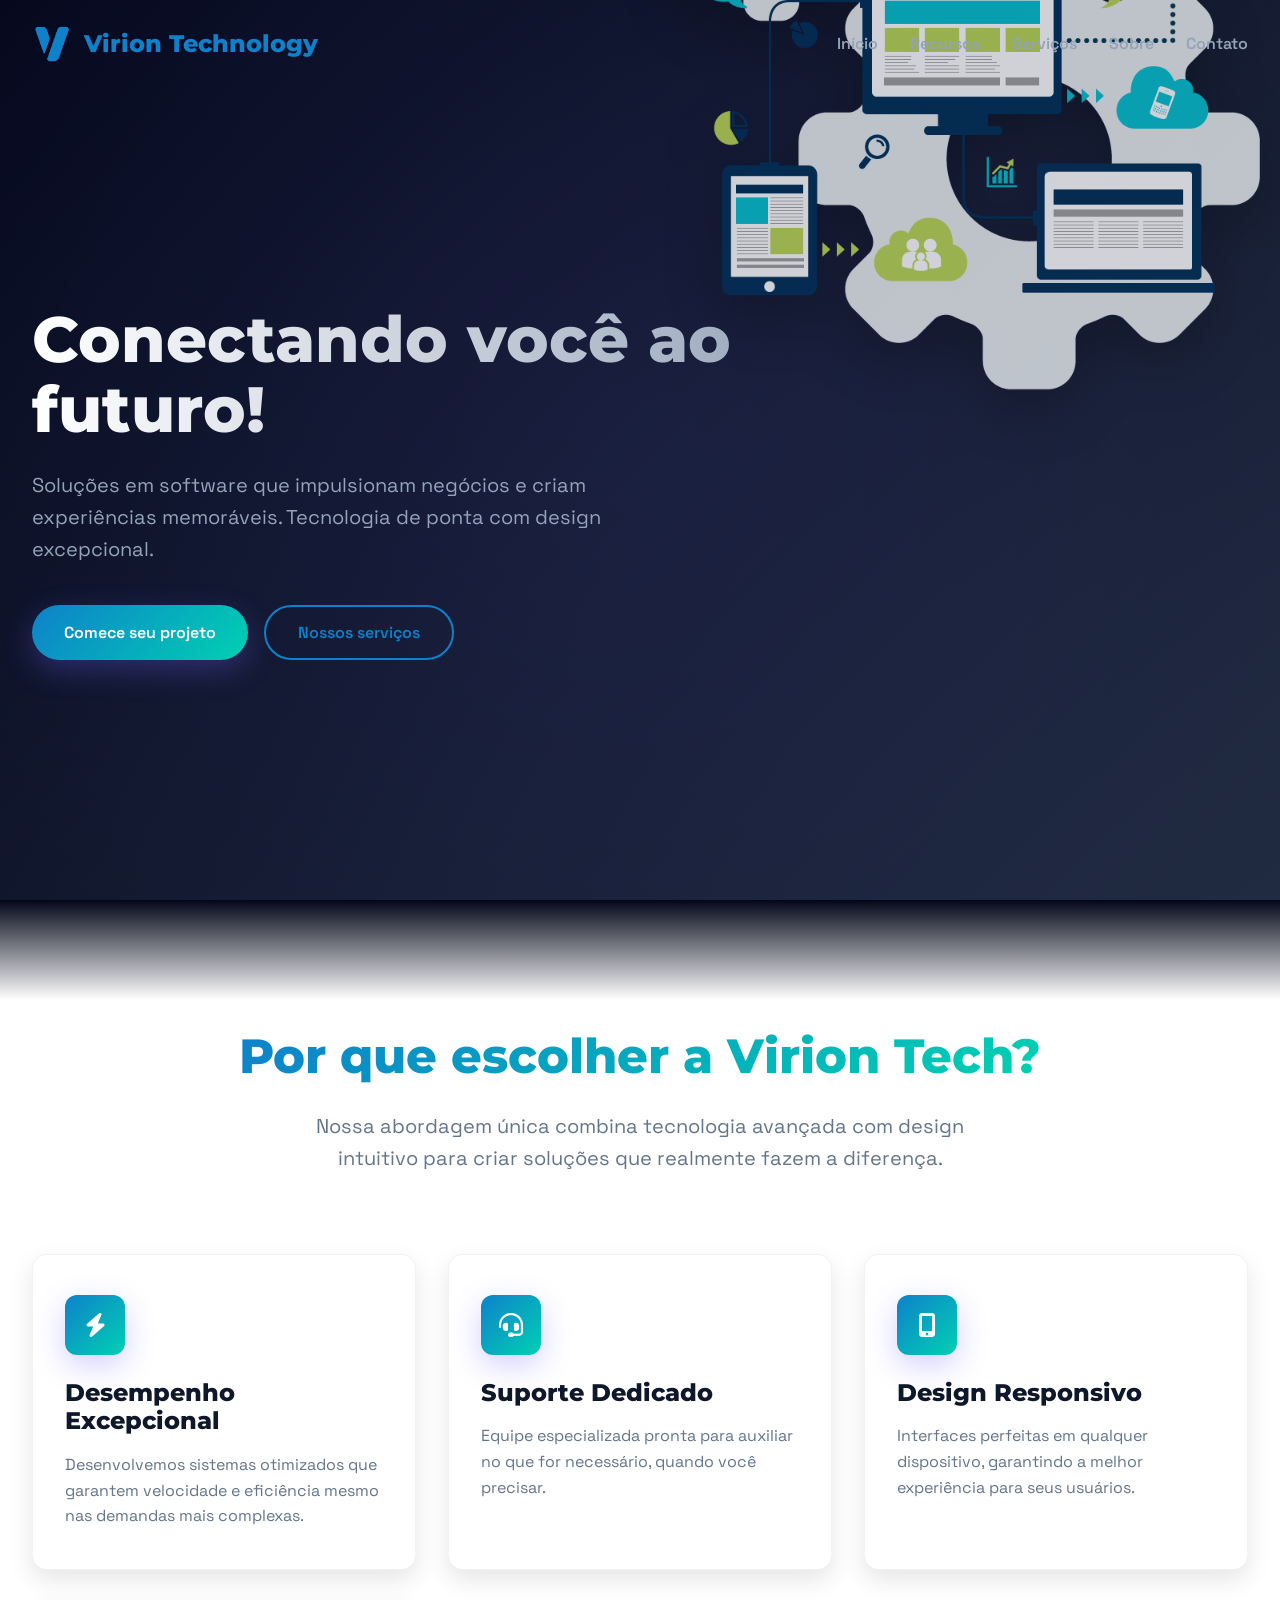
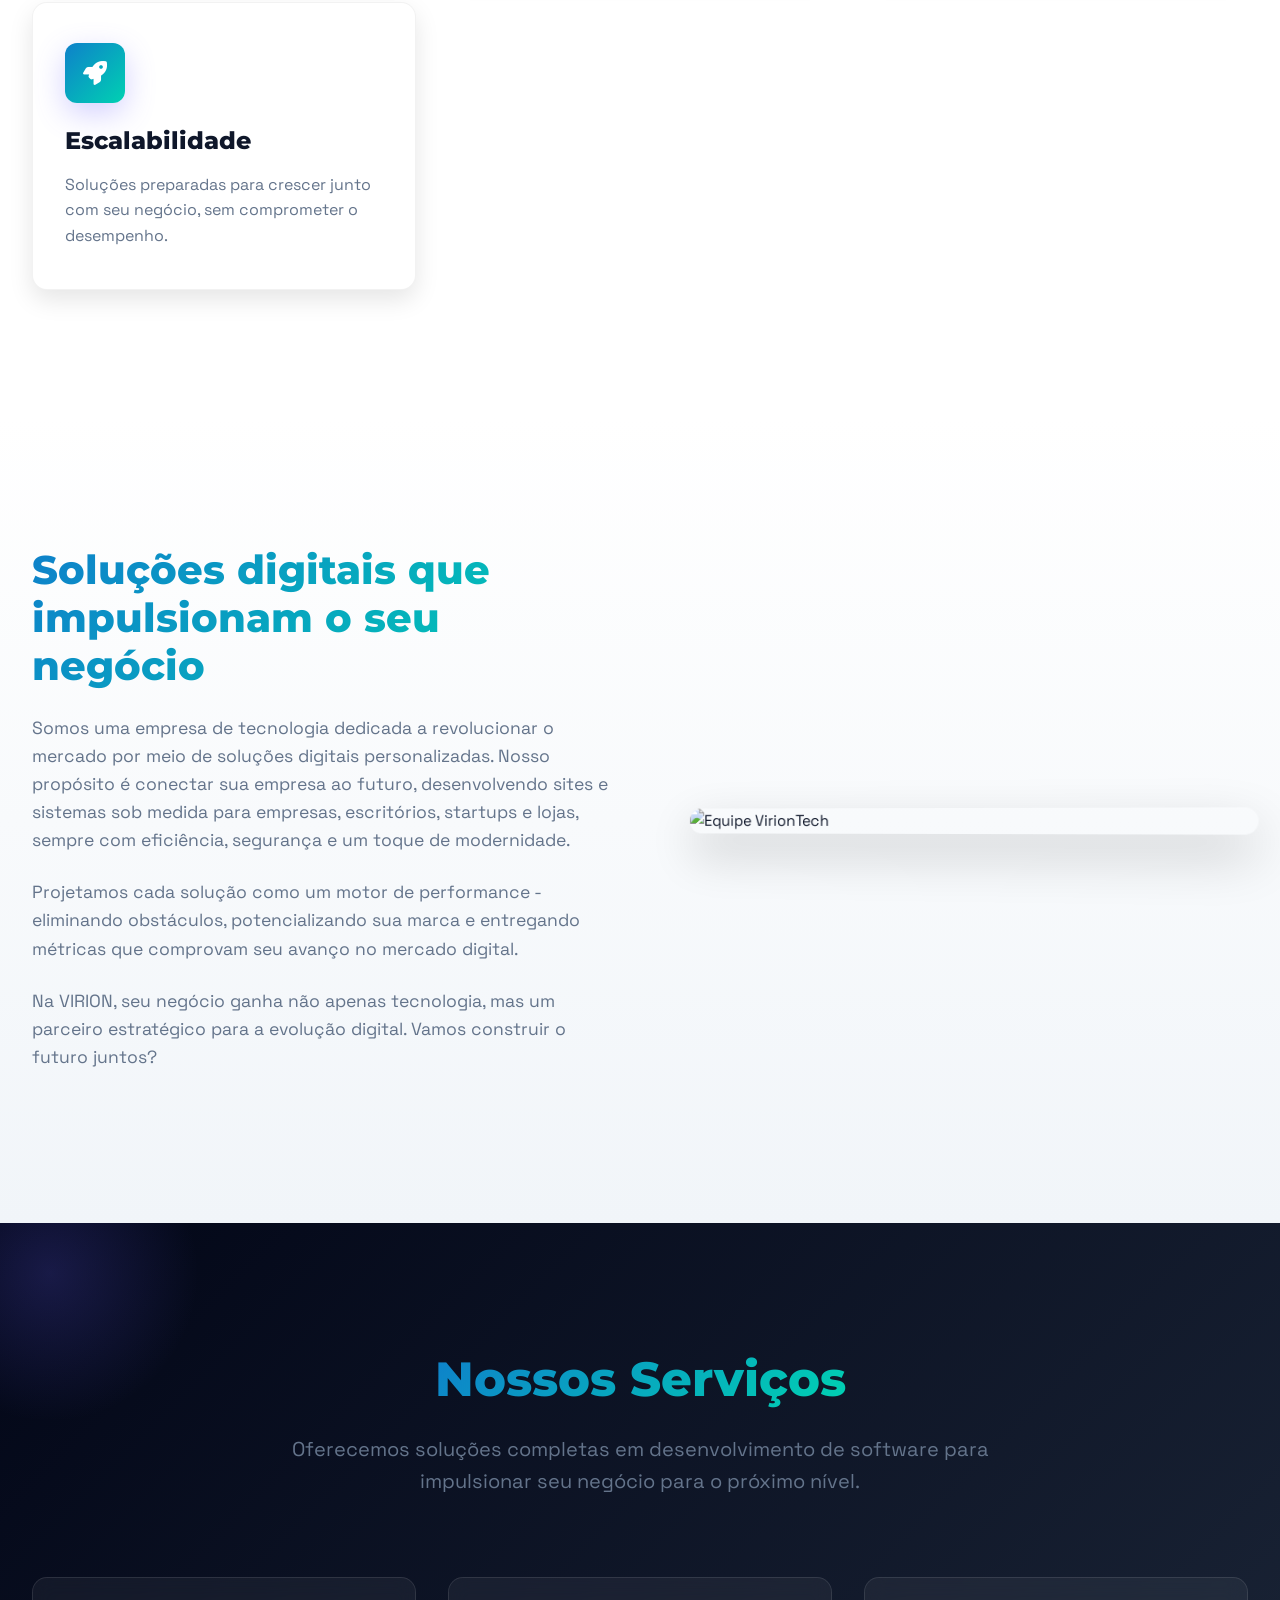
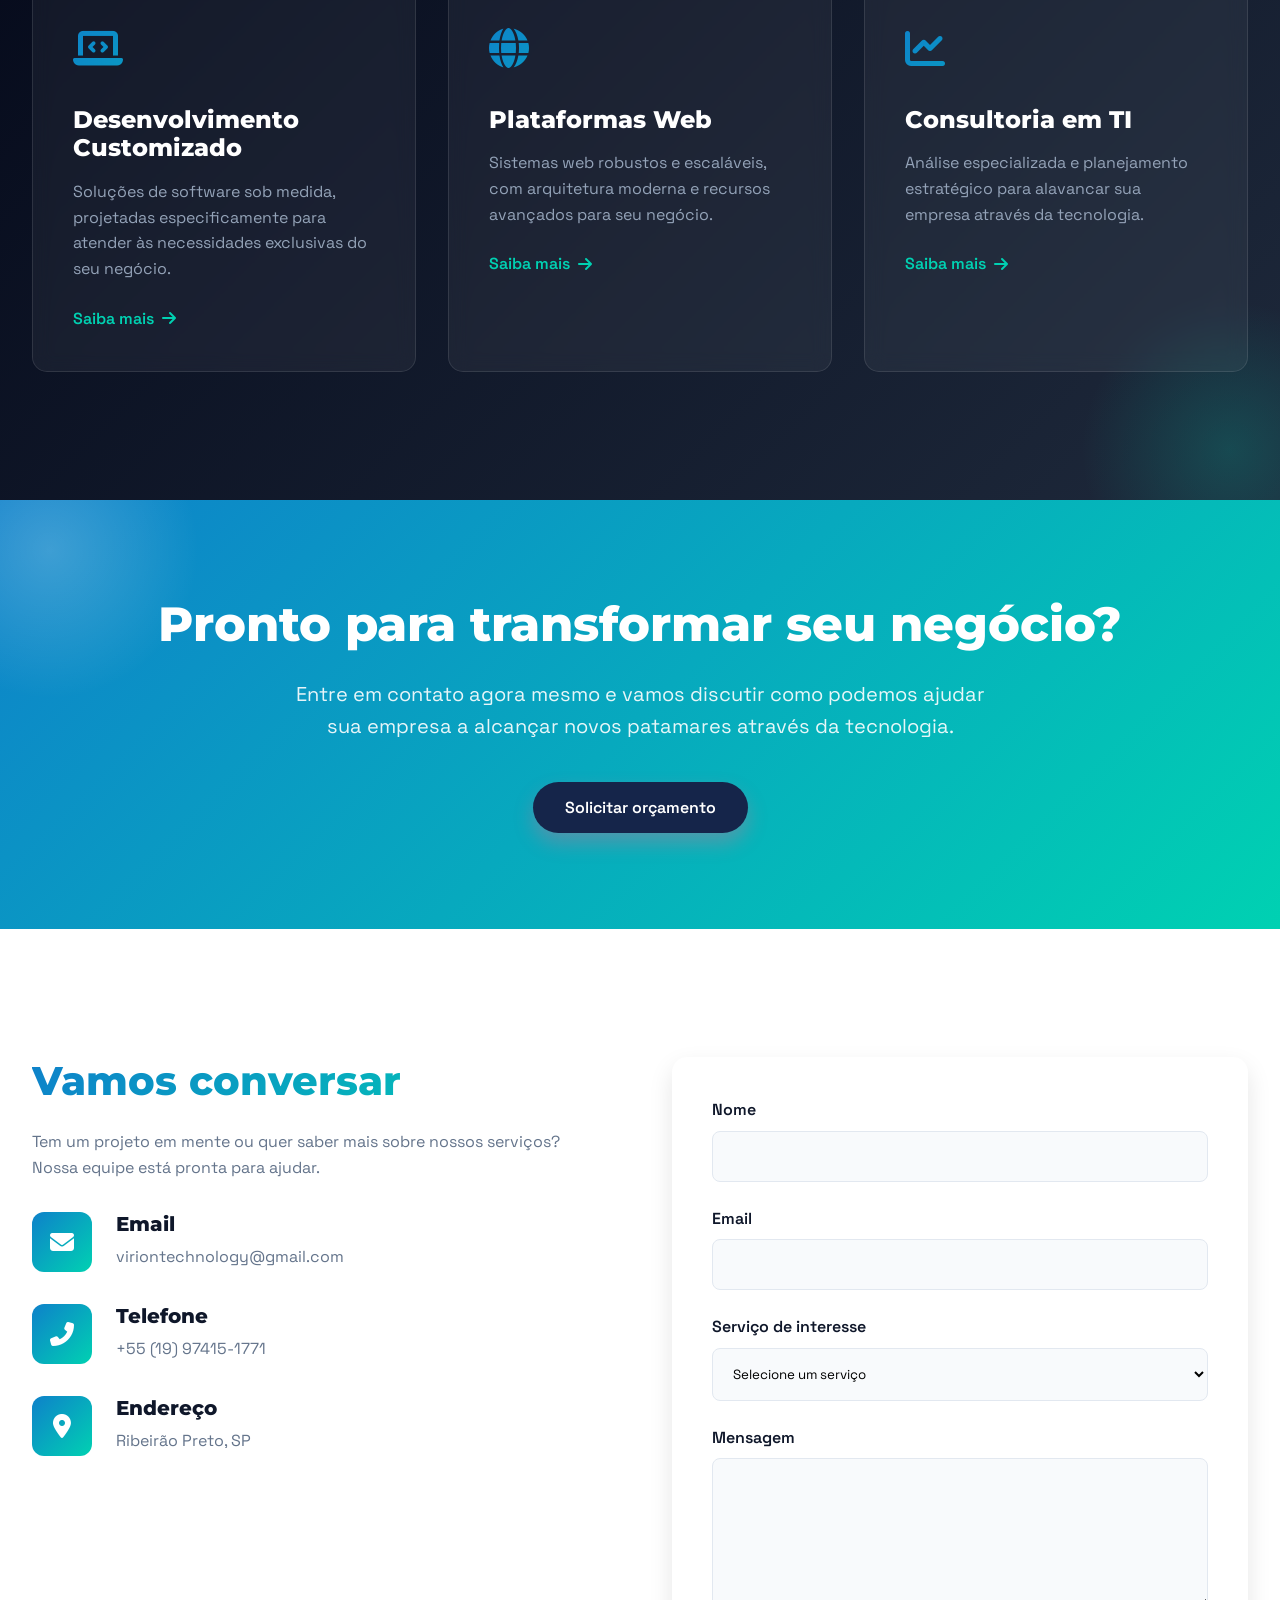
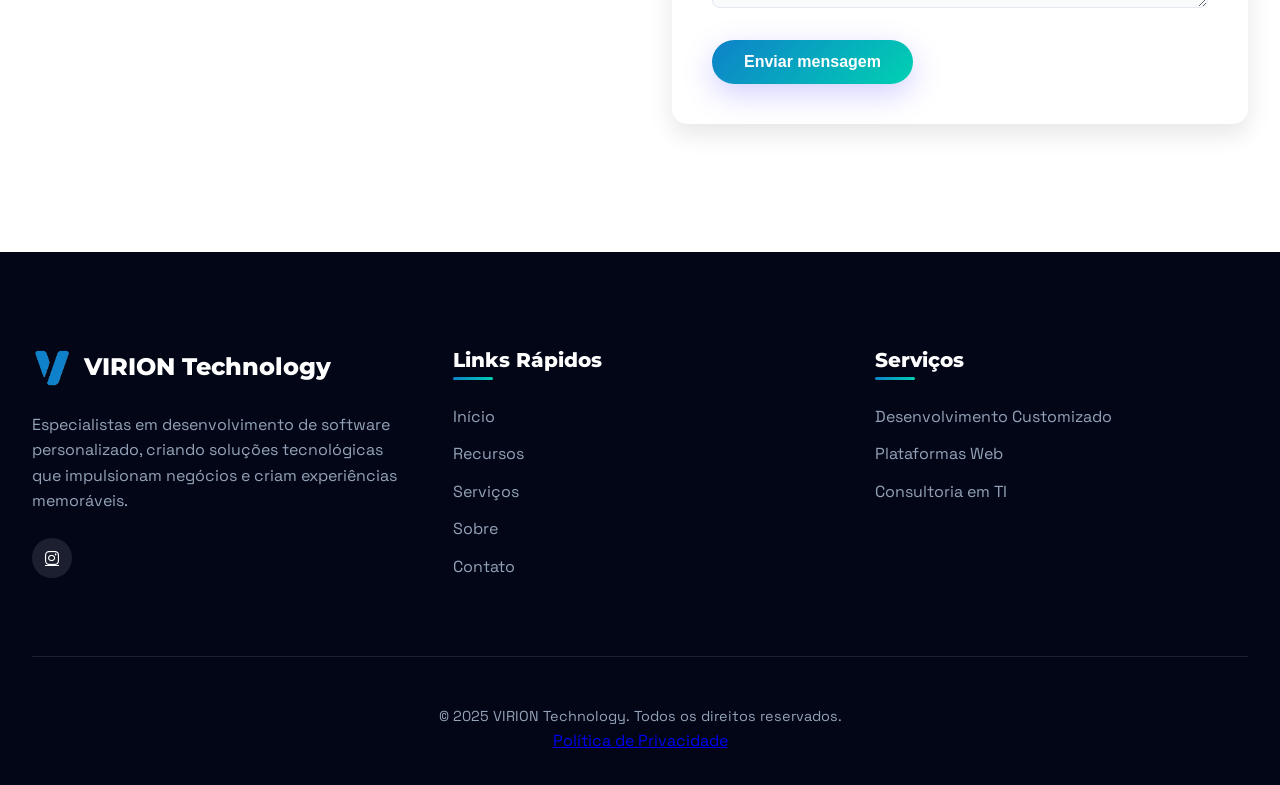
==== index.html @ d3f7b25c "v2.1" ====
<!DOCTYPE html>
<html lang="pt-BR">
<head>
    <meta charset="UTF-8">
    <meta name="viewport" content="width=device-width, initial-scale=1.0">
    <title>VIRION Technology</title>
    <link rel="icon" href="virion v.png" type="image/png">
    <meta name="description" content="Transformamos ideias em realidade digital. Soluções em software que impulsionam negócios e criam experiências memoráveis.">
    
    <!-- Fontes & Ícones -->
    <link rel="stylesheet" href="https://cdnjs.cloudflare.com/ajax/libs/font-awesome/6.4.0/css/all.min.css">
    <link rel="preconnect" href="https://fonts.googleapis.com">
    <link rel="preconnect" href="https://fonts.gstatic.com" crossorigin>
    <link rel="stylesheet" href="style.css">
    <link href="https://fonts.googleapis.com/css2?family=Montserrat:wght@300;400;500;600;700;800;900&family=Space+Grotesk:wght@300;400;500;600;700&display=swap" rel="stylesheet">
    
    <!-- script -->
     <script src="https://cdn.jsdelivr.net/particles.js/2.0.0/particles.min.js"></script>
    <script src="https://cdnjs.cloudflare.com/ajax/libs/gsap/3.11.4/gsap.min.js"></script>
    <script src="https://cdnjs.cloudflare.com/ajax/libs/gsap/3.11.4/ScrollTrigger.min.js"></script>

    <!-- Botão Whatsapp -->
    <script src="https://cdn.jsdelivr.net/npm/floating-whatsapp-button@1.0.4/dist/whatsapp-button.min.js"></script>
    <script>
        new WhatsAppButton({
            phone: '5519974151771', // Seu número com código do país
            message: 'Olá, vim pelo site da VIRION TECH!', // Mensagem padrão
            position: 'right', // ou 'left'
            zIndex: 9999
        });
    </script>

   
</head>
<body>
    <!-- Header -->
    <header id="header">
        <div class="container">
            <nav class="navbar">
                <a href="#" class="logo">
                    <img src="virion v.png" alt="VirionTech Logo" class="logo-img">
                    <span class="logo-text">Virion Technology</span>
                </a>
                <ul class="nav-links">
                    <li><a href="#home">Início</a></li>
                    <li><a href="#features">Recursos</a></li>
                    <li><a href="#services">Serviços</a></li>
                    <li><a href="#about">Sobre</a></li>
                    <li><a href="#contact">Contato</a></li>
                </ul>
                <button class="mobile-menu-btn" id="mobile-menu-btn">
                    <i class="fas fa-bars"></i>
                </button>
            </nav>
        </div>
    </header>

    <!-- Hero Section -->
    <section class="hero" id="home">
        <div class="particles" id="particles-js"></div>
        <div class="container">
            <div class="hero-content">
                <h1>Conectando você <span>ao futuro!</span></h1>
                <p>Soluções em software que impulsionam negócios e criam experiências memoráveis. Tecnologia de ponta com design excepcional.</p>
                <div class="hero-btns">
                    <a href="#contact" class="btn btn-primary">Comece seu projeto</a>
                    <a href="#services" class="btn btn-secondary">Nossos serviços</a>
                </div>
            </div>
            <div class="hero-image floating">
                <img src="fundo1.png" alt="Desenvolvimento de Software">
            </div>
        </div>
    </section>

    <!-- Features Section -->
    <section class="features" id="features">
        <div class="container">
            <div class="section-header">
                <h2>Por que escolher a Virion Tech?</h2>
                <p>Nossa abordagem única combina tecnologia avançada com design intuitivo para criar soluções que realmente fazem a diferença.</p>
            </div>
            <div class="features-grid">
                <div class="feature-card">
                    <div class="feature-icon">
                        <i class="fas fa-bolt"></i>
                    </div>
                    <h3>Desempenho Excepcional</h3>
                    <p>Desenvolvemos sistemas otimizados que garantem velocidade e eficiência mesmo nas demandas mais complexas.</p>
                </div>
                <div class="feature-card">
                    <div class="feature-icon">
                        <i class="fas fa-headset"></i>
                    </div>
                    <h3>Suporte Dedicado</h3>
                    <p>Equipe especializada pronta para auxiliar no que for necessário, quando você precisar.</p>
                </div>
                <div class="feature-card">
                    <div class="feature-icon">
                        <i class="fas fa-mobile-alt"></i>
                    </div>
                    <h3>Design Responsivo</h3>
                    <p>Interfaces perfeitas em qualquer dispositivo, garantindo a melhor experiência para seus usuários.</p>
                </div>
                <div class="feature-card">
                    <div class="feature-icon">
                        <i class="fas fa-rocket"></i>
                    </div>
                    <h3>Escalabilidade</h3>
                    <p>Soluções preparadas para crescer junto com seu negócio, sem comprometer o desempenho.</p>
                </div>
                <!--<div class="feature-card">
                    <div class="feature-icon">
                        <i class="fas fa-cogs"></i>
                    </div>
                    <h3>Integração Total</h3>
                    <p>Conectamos seu software com outras plataformas e serviços essenciais para seu negócio.</p>
                </div>
            
                <div class="feature-card">
                    <div class="feature-icon">
                        <i class="fas fa-shield-alt"></i>
                    </div>
                    <h3>Segurança Robust</h3>
                    <p>Implementamos as melhores práticas de segurança para proteger seus dados e sua infraestrutura.</p>
                </div>-->
            </div>
        </div>
    </section>

    <!-- About Section -->
    <section class="about" id="about">
        <div class="container">
            <div class="about-container">
                <div class="about-content">
                    <h2>Soluções digitais que impulsionam o seu negócio</h2>
                    <p>Somos uma empresa de tecnologia dedicada a revolucionar o mercado por meio de soluções digitais personalizadas. Nosso propósito é conectar sua empresa ao futuro, desenvolvendo sites e sistemas sob medida para empresas, escritórios, startups e lojas, sempre com eficiência, segurança e um toque de modernidade.</p>
                    <p>Projetamos cada solução como um motor de performance - eliminando obstáculos, potencializando sua marca e entregando métricas que comprovam seu avanço no mercado digital.</p>
                    <p>Na VIRION, seu negócio ganha não apenas tecnologia, mas um parceiro estratégico para a evolução digital. Vamos construir o futuro juntos?</p>
                    <!--<div class="about-stats">
                        <div class="stat-item">
                            <div class="stat-number" id="projects-count">50+</div>
                            <div class="stat-label">Projetos concluídos</div>
                        </div>
                        <div class="stat-item">
                            <div class="stat-number" id="clients-count">30+</div>
                            <div class="stat-label">Clientes satisfeitos</div>
                        </div>
                        <div class="stat-item">
                            <div class="stat-number" id="experience-count">5+</div>
                            <div class="stat-label">Anos de experiência</div>
                        </div>
                        <div class="stat-item">
                            <div class="stat-number" id="team-count">15+</div>
                            <div class="stat-label">Especialistas</div>
                        </div>
                    </div>-->
                </div>
                <div class="about-image">
                    <img src="https://images.unsplash.com/photo-1522071820081-009f0129c71c?ixlib=rb-4.0.3&ixid=M3wxMjA3fDB8MHxwaG90by1wYWdlfHx8fGVufDB8fHx8fA%3D%3D&auto=format&fit=crop&w=1000&q=80" alt="Equipe VirionTech">
                </div>
            </div>
        </div>
    </section>

    <!-- Services Section -->
    <section class="services" id="services">
        <div class="container">
            <div class="section-header">
                <h2>Nossos Serviços</h2>
                <p>Oferecemos soluções completas em desenvolvimento de software para impulsionar seu negócio para o próximo nível.</p>
            </div>
            <div class="services-grid">
                <div class="service-card">
                    <div class="service-icon">
                        <i class="fas fa-laptop-code"></i>
                    </div>
                    <h3>Desenvolvimento Customizado</h3>
                    <p>Soluções de software sob medida, projetadas especificamente para atender às necessidades exclusivas do seu negócio.</p>
                    <a href="Saiba mais/Consultoria/consult.html" class="service-link">Saiba mais <i class="fas fa-arrow-right"></i></a>
                </div>
                <!--<div class="service-card">
                    <div class="service-icon">
                        <i class="fas fa-mobile-alt"></i>
                    </div>
                    <h3>Aplicativos Móveis</h3>
                    <p>Aplicativos nativos e multiplataforma com desempenho excepcional e designs intuitivos que encantam os usuários.</p>
                    <a href="#" class="service-link">Saiba mais <i class="fas fa-arrow-right"></i></a>
                </div>-->
                <div class="service-card">
                    <div class="service-icon">
                        <i class="fas fa-globe"></i>
                    </div>
                    <h3>Plataformas Web</h3>
                    <p>Sistemas web robustos e escaláveis, com arquitetura moderna e recursos avançados para seu negócio.</p>
                    <a href="Saiba mais/Plataformas Web/web.html" class="service-link">Saiba mais <i class="fas fa-arrow-right"></i></a>
                </div>
                <!--<div class="service-card">
                    <div class="service-icon">
                        <i class="fas fa-cloud"></i>
                    </div>
                    <h3>Soluções em Nuvem</h3>
                    <p>Infraestrutura e aplicações cloud para garantir disponibilidade, segurança e escalabilidade para seu negócio.</p>
                    <a href="#" class="service-link">Saiba mais <i class="fas fa-arrow-right"></i></a>
                </div>
                <div class="service-card">
                    <div class="service-icon">
                        <i class="fas fa-robot"></i>
                    </div>
                    <h3>Automação & IA</h3>
                    <p>Implementação de inteligência artificial e automação de processos para aumentar eficiência e reduzir custos.</p>
                    <a href="#" class="service-link">Saiba mais <i class="fas fa-arrow-right"></i></a>
                </div>-->
                <div class="service-card">
                    <div class="service-icon">
                        <i class="fas fa-chart-line"></i>
                    </div>
                    <h3>Consultoria em TI</h3>
                    <p>Análise especializada e planejamento estratégico para alavancar sua empresa através da tecnologia.</p>
                    <a href="Saiba mais/Consultoria/consult.html" class="service-link">Saiba mais <i class="fas fa-arrow-right"></i></a>
                </div>
            </div>
        </div>
    </section>

    <!-- Testimonials Section -->
    <!--<section class="testimonials">
        <div class="container">
            <div class="section-header">
                <h2>O que nossos clientes dizem</h2>
                <p>Veja depoimentos de empresas que transformaram seus negócios com nossas soluções.</p>
            </div>
            <div class="testimonials-slider" id="testimonials-slider">
                <div class="testimonial-card">
                    <img src="https://randomuser.me/api/portraits/men/32.jpg" alt="Cliente" class="testimonial-avatar">
                    <p class="testimonial-quote">A VirionTech revolucionou nosso sistema de gestão. O software desenvolvido aumentou nossa produtividade em 40% e reduziu erros operacionais a zero.</p>
                    <h4 class="testimonial-author">Carlos Mendes</h4>
                    <p class="testimonial-role">CEO, Deza Confecções</p>
                </div>
                <div class="testimonial-card">
                    <img src="https://randomuser.me/api/portraits/women/44.jpg" alt="Cliente" class="testimonial-avatar">
                    <p class="testimonial-quote">O website desenvolvido superou todas nossas expectativas. A equipe foi extremamente profissional e entregou antes do prazo combinado.</p>
                    <h4 class="testimonial-author">Ana Beatriz</h4>
                    <p class="testimonial-role">CEO, Deza Confecção</p>
                </div>
                <div class="testimonial-card">
                    <img src="https://randomuser.me/api/portraits/men/75.jpg" alt="Cliente" class="testimonial-avatar">
                    <p class="testimonial-quote">Trabalhamos com várias empresas de desenvolvimento, mas a VirionTech se destacou pela qualidade do código e atenção aos detalhes.</p>
                    <h4 class="testimonial-author">Roberto Silva</h4>
                    <p class="testimonial-role">CTO, Fintech Solutions</p>
                </div>
            </div>
        </div>
    </section>-->

    <!-- CTA Section -->
    <section class="cta">
        <div class="container">
            <h2>Pronto para transformar seu negócio?</h2>
            <p>Entre em contato agora mesmo e vamos discutir como podemos ajudar sua empresa a alcançar novos patamares através da tecnologia.</p>
            <a href="#contact" class="btn btn-accent">Solicitar orçamento</a>
        </div>
    </section>

    <!-- Contact Section -->
    <section class="contact" id="contact">
        <div class="container">
            <div class="contact-container">
                <div class="contact-info">
                    <h2>Vamos conversar</h2>
                    <p>Tem um projeto em mente ou quer saber mais sobre nossos serviços? Nossa equipe está pronta para ajudar.</p>
                    <div class="contact-methods">
                        <div class="contact-method">
                            <div class="contact-icon">
                                <i class="fas fa-envelope"></i>
                            </div>
                            <div class="contact-details">
                                <h4>Email</h4>
                                <a href="mailto:contato@viriontech.com">viriontechnology@gmail.com</a>
                            </div>
                        </div>
                        <div class="contact-method">
                            <div class="contact-icon">
                                <i class="fas fa-phone-alt"></i>
                            </div>
                            <div class="contact-details">
                                <h4>Telefone</h4>
                                <a href="tel:+5519974151771">+55 (19) 97415-1771</a>
                            </div>
                        </div>
                        <div class="contact-method">
                            <div class="contact-icon">
                                <i class="fas fa-map-marker-alt"></i>
                            </div>
                            <div class="contact-details">
                                <h4>Endereço</h4>
                                <p>Ribeirão Preto, SP</p>
                            </div>
                        </div>
                    </div>
                </div>
                <div class="contact-form">
                    <form id="contactForm">
                        <div class="form-group">
                            <label for="name">Nome</label>
                            <input type="text" id="name" name="name" required>
                        </div>
                        <div class="form-group">
                            <label for="email">Email</label>
                            <input type="email" id="email" name="email" required>
                        </div>
                        <div class="form-group">
                            <label for="service">Serviço de interesse</label>
                            <select id="service" name="service" required>
                                <option value="">Selecione um serviço</option>
                                <option value="custom">Desenvolvimento Customizado</option>
                                <option value="mobile">Aplicativos Móveis</option>
                                <option value="web">Plataformas Web</option>
                                <!--<option value="cloud">Soluções em Nuvem</option>
                                <option value="ai">Automação & IA</option>-->
                                <option value="consulting">Consultoria em TI</option>
                            </select>
                        </div>
                        <div class="form-group">
                            <label for="message">Mensagem</label>
                            <textarea id="message" name="message" required></textarea>
                        </div>
                        <button type="submit" class="btn btn-primary">Enviar mensagem</button>
                    </form>
                </div>
            </div>
        </div>
    </section>

    <!-- Footer -->
    <footer>
        <div class="container">
            <div class="footer-container">
                <div class="footer-about">
                    <div class="footer-logo">
                        <img src="virion v.png" alt="VIRION Technology Logo" class="footer-logo-img">
                        <span class="footer-logo-text">VIRION Technology</span>
                    </div>
                    <p>Especialistas em desenvolvimento de software personalizado, criando soluções tecnológicas que impulsionam negócios e criam experiências memoráveis.</p>
                    <div class="social-links">
                        <!--<a href="#" class="social-link"><i class="fab fa-facebook-f"></i></a>
                        <a href="#" class="social-link"><i class="fab fa-twitter"></i></a>
                        <a href="#" class="social-link"><i class="fab fa-linkedin-in"></i></a>-->
                        <a href="https://www.instagram.com/viriontech/" class="social-link"><i class="fab fa-instagram"></i></a>
                        <!--<a href="#" class="social-link"><i class="fab fa-github"></i></a>-->
                    </div>
                </div>
                <div class="footer-links">
                    <h3>Links Rápidos</h3>
                    <ul>
                        <li><a href="#home">Início</a></li>
                        <li><a href="#features">Recursos</a></li>
                        <li><a href="#services">Serviços</a></li>
                        <li><a href="#about">Sobre</a></li>
                        <li><a href="#contact">Contato</a></li>
                    </ul>
                </div>
                <div class="footer-links">
                    <h3>Serviços</h3>
                    <ul>
                        <li><a href="#">Desenvolvimento Customizado</a></li>
                       <!--<li><a href="#">Aplicativos Móveis</a></li>-->
                        <li><a href="#">Plataformas Web</a></li>
                        <li><a href="#">Consultoria em TI</a></li>
                        <!--<li><a href="#">Soluções em Nuvem</a></li>
                        <li><a href="#">Automação & IA</a></li>-->
                    </ul>
                </div>
                <!--<div class="footer-newsletter">
                    <h3>Newsletter</h3>
                    <p>Assine nossa newsletter para receber atualizações sobre novos serviços e artigos sobre tecnologia.</p>
                    <form class="newsletter-form">
                        <input type="email" placeholder="Seu email" class="newsletter-input" required>
                        <button type="submit" class="newsletter-btn">Assinar</button>
                    </form>
                </div>-->
            </div>
            <div class="footer-bottom">
                <p class="copyright">&copy; 2025 VIRION Technology. Todos os direitos reservados.</p>
                <a href="Política de Privacidade VIRION.pdf" class="footer-link">Política de Privacidade</a>
            </div>
        </div>
    </footer>


   
    <script src="script.js"></script>
</body>
</html>
---- style.css ----
:root {
            --primary: #0e81ca;
            --primary-dark: #564FD9;
            --secondary: #00D1B2;
            --accent: #15254a;
            --dark: #0F172A;
            --darker: #020617;
            --light: #F8FAFC;
            --gray: #94A3B8;
            --dark-gray: #64748B;
            
            --gradient-primary: linear-gradient(135deg, var(--primary) 0%, var(--secondary) 100%);
            --gradient-dark: linear-gradient(135deg, var(--darker) 0%, #1E293B 100%);
            
            --shadow-sm: 0 1px 3px rgba(0,0,0,0.12);
            --shadow-md: 0 4px 6px rgba(0,0,0,0.1);
            --shadow-lg: 0 10px 25px rgba(0,0,0,0.1);
            --shadow-xl: 0 20px 50px rgba(0,0,0,0.2);
            --shadow-primary: 0 10px 30px rgba(108, 99, 255, 0.3);
            
            --transition: all 0.4s cubic-bezier(0.16, 1, 0.3, 1);
        }
        
        * {
            margin: 0;
            padding: 0;
            box-sizing: border-box;
        }
        
        html {
            scroll-behavior: smooth;
            overflow-x: hidden;
        }
        
        body {
            font-family: 'Space Grotesk', sans-serif;
            color: var(--dark);
            background-color: var(--light);
            line-height: 1.6;
            overflow-x: hidden;
        }
        
        h1, h2, h3, h4, h5, h6 {
            font-family: 'Montserrat', sans-serif;
            font-weight: 800;
            line-height: 1.2;
        }
        
        .container {
            width: 100%;
            max-width: 1400px;
            margin: 0 auto;
            padding: 0 2rem;
        }
        
        section {
            position: relative;
            overflow: hidden;
        }
        
        /* Particles Background */
        .particles {
            position: absolute;
            top: 0;
            left: 0;
            width: 100%;
            height: 100%;
            z-index: -1;
            opacity: 0.6;
        }
        
        /* Glassmorphism Effect */
        .glass {
            background: rgba(255, 255, 255, 0.15);
            backdrop-filter: blur(10px);
            -webkit-backdrop-filter: blur(10px);
            border-radius: 10px;
            border: 1px solid rgba(255, 255, 255, 0.18);
        }
        
        /* Botões */
        .btn {
            display: inline-flex;
            align-items: center;
            justify-content: center;
            padding: 0.8rem 2rem;
            border-radius: 50px;
            font-weight: 600;
            text-decoration: none;
            transition: var(--transition);
            position: relative;
            overflow: hidden;
            z-index: 1;
            border: none;
            cursor: pointer;
            font-size: 1rem;
        }
        
        .btn-primary {
            background: var(--gradient-primary);
            color: white;
            box-shadow: var(--shadow-primary);
        }
        
        .btn-primary:hover {
            transform: translateY(-3px);
            box-shadow: 0 15px 30px rgba(108, 99, 255, 0.4);
        }
        
        .btn-primary::before {
            content: '';
            position: absolute;
            top: 0;
            left: 0;
            width: 100%;
            height: 100%;
            background: linear-gradient(135deg, var(--primary-dark) 0%, var(--secondary) 100%);
            opacity: 0;
            z-index: -1;
            transition: var(--transition);
        }
        
        .btn-primary:hover::before {
            opacity: 1;
        }
        
        .btn-secondary {
            background-color: transparent;
            color: var(--primary);
            border: 2px solid var(--primary);
        }
        
        .btn-secondary:hover {
            background-color: var(--primary);
            color: white;
            transform: translateY(-3px);
        }
        
        .btn-accent {
            background-color: var(--accent);
            color: white;
            box-shadow: 0 10px 20px rgba(255, 101, 132, 0.3);
        }
        
        .btn-accent:hover {
            transform: translateY(-3px);
            box-shadow: 0 15px 30px rgba(255, 101, 132, 0.4);
        }
        
        /* Header */
        header {
            position: fixed;
            top: 0;
            left: 0;
            width: 100%;
            z-index: 1000;
            padding: 1.5rem 0;
            transition: var(--transition);
        }
        
        header.scrolled {
            background-color: rgba(255, 255, 255, 0.95);
            box-shadow: var(--shadow-md);
            padding: 1rem 0;
            backdrop-filter: blur(10px);
        }
        
        .navbar {
            display: flex;
            justify-content: space-between;
            align-items: center;
        }
        
        .logo {
            display: flex;
            align-items: center;
            gap: 0.75rem;
            text-decoration: none;
        }
        
        .logo-img {
            width: 40px;
            height: 40px;
            object-fit: contain;
        }
        
        .logo-text {
            font-size: 1.5rem;
            font-weight: 800;
            color: var(--primary);
            font-family: 'Montserrat', sans-serif;
        }
        
        .nav-links {
            display: flex;
            gap: 2rem;
            list-style: none;
        }
        
        .nav-links a {
            text-decoration: none;
            color: var(--gray);
            font-weight: 600;
            font-size: 1rem;
            position: relative;
            transition: var(--transition);
        }
        
        .nav-links a::after {
            content: '';
            position: absolute;
            bottom: -5px;
            left: 0;
            width: 0;
            height: 2px;
            background: var(--gradient-primary);
            transition: var(--transition);
        }
        
        .nav-links a:hover {
            color: var(--primary);
        }
        
        .nav-links a:hover::after {
            width: 100%;
        }
        
        .mobile-menu-btn {
            display: none;
            background: none;
            border: none;
            font-size: 1.5rem;
            color: var(--dark);
            cursor: pointer;
            z-index: 1001;
        }
        
        /* Hero Section */
        .hero {
            min-height: 100vh;
            display: flex;
            align-items: center;
            padding: 8rem 0 4rem;
            position: relative;
            overflow: hidden;
            background: var(--gradient-dark);
            color: white;
        }
        
        .hero::before {
            content: '';
            position: absolute;
            top: -50%;
            left: -50%;
            width: 200%;
            height: 200%;
            background: radial-gradient(circle, rgba(108,99,255,0.1) 0%, rgba(0,0,0,0) 70%);
            animation: pulse 15s infinite alternate;
        }
        
        .hero-content {
            max-width: 800px;
            position: relative;
            z-index: 2;
        }
        
        .hero h1 {
            font-size: 4rem;
            margin-bottom: 1.5rem;
            line-height: 1.1;
            background: linear-gradient(to right, white, var(--gray));
            -webkit-background-clip: text;
            -webkit-text-fill-color: transparent;
        }
        
        .hero p {
            font-size: 1.25rem;
            margin-bottom: 2.5rem;
            color: var(--gray);
            max-width: 600px;
        }
        
        .hero-btns {
            display: flex;
            gap: 1rem;
            margin-top: 2rem;
        }
        
        .hero-image {
            position: absolute;
            right: 0;
            top: 10%;
            transform: translateY(-50%);
            width: 50%;
            max-width: 700px;
            z-index: 1;
            opacity: 0.8;
            filter: drop-shadow(0 20px 30px rgba(0,0,0,0.3));
        }
        
        .hero-image img {
            width: 100%;
            height: auto;
        }
        
        /* Features Section */
        .features {
            padding: 8rem 0;
            background-color: white;
            position: relative;
        }
        
        .features::before {
            content: '';
            position: absolute;
            top: 0;
            left: 0;
            width: 100%;
            height: 100px;
            background: linear-gradient(to bottom, var(--darker), transparent);
            z-index: 1;
        }
        
        .section-header {
            text-align: center;
            margin-bottom: 5rem;
            position: relative;
        }
        
        .section-header h2 {
            font-size: 3rem;
            margin-bottom: 1.5rem;
            background: var(--gradient-primary);
            -webkit-background-clip: text;
            -webkit-text-fill-color: transparent;
            display: inline-block;
        }
        
        .section-header p {
            color: var(--dark-gray);
            font-size: 1.25rem;
            max-width: 700px;
            margin: 0 auto;
        }
        
        .features-grid {
            display: grid;
            grid-template-columns: repeat(auto-fit, minmax(300px, 1fr));
            gap: 2rem;
            position: relative;
            z-index: 2;
        }
        
        .feature-card {
            background: white;
            border-radius: 15px;
            padding: 2.5rem 2rem;
            box-shadow: var(--shadow-lg);
            transition: var(--transition);
            position: relative;
            overflow: hidden;
            border: 1px solid rgba(0,0,0,0.05);
        }
        
        .feature-card:hover {
            transform: translateY(-10px);
            box-shadow: var(--shadow-xl);
        }
        
        .feature-card::before {
            content: '';
            position: absolute;
            top: 0;
            left: 0;
            width: 4px;
            height: 0;
            background: var(--gradient-primary);
            transition: var(--transition);
        }
        
        .feature-card:hover::before {
            height: 100%;
        }
        
        .feature-icon {
            width: 60px;
            height: 60px;
            border-radius: 12px;
            display: flex;
            align-items: center;
            justify-content: center;
            margin-bottom: 1.5rem;
            background: var(--gradient-primary);
            color: white;
            font-size: 1.5rem;
            box-shadow: var(--shadow-primary);
        }
        
        .feature-card h3 {
            font-size: 1.5rem;
            margin-bottom: 1rem;
        }
        
        .feature-card p {
            color: var(--dark-gray);
        }
        
        /* About Section */
        .about {
            padding: 8rem 0;
            background: linear-gradient(to bottom, white 0%, #F1F5F9 100%);
            position: relative;
        }
        
        .about-container {
            display: grid;
            grid-template-columns: 1fr 1fr;
            gap: 4rem;
            align-items: center;
        }
        
        .about-image {
            position: relative;
            border-radius: 20px;
            overflow: hidden;
            box-shadow: var(--shadow-xl);
            transform: perspective(1000px) rotateY(-10deg);
            transition: var(--transition);
        }
        
        .about-image:hover {
            transform: perspective(1000px) rotateY(0deg);
        }
        
        .about-image img {
            width: 100%;
            height: auto;
            display: block;
        }
        
        .about-content h2 {
            font-size: 2.5rem;
            margin-bottom: 1.5rem;
            background: var(--gradient-primary);
            -webkit-background-clip: text;
            -webkit-text-fill-color: transparent;
        }
        
        .about-content p {
            color: var(--dark-gray);
            margin-bottom: 1.5rem;
            font-size: 1.1rem;
        }
        
        .about-stats {
            display: grid;
            grid-template-columns: repeat(2, 1fr);
            gap: 2rem;
            margin-top: 3rem;
        }
        
        .stat-item {
            text-align: center;
        }
        
        .stat-number {
            font-size: 3rem;
            font-weight: 800;
            color: var(--primary);
            margin-bottom: 0.5rem;
            font-family: 'Montserrat', sans-serif;
        }
        
        .stat-label {
            color: var(--dark-gray);
            font-weight: 600;
        }
        
        /* Services Section */
        .services {
            padding: 8rem 0;
            background: var(--gradient-dark);
            color: white;
            position: relative;
            overflow: hidden;
        }
        
        .services::before {
            content: '';
            position: absolute;
            top: -100px;
            left: -100px;
            width: 300px;
            height: 300px;
            border-radius: 50%;
            background: radial-gradient(circle, rgba(108,99,255,0.2) 0%, rgba(108,99,255,0) 70%);
        }
        
        .services::after {
            content: '';
            position: absolute;
            bottom: -100px;
            right: -100px;
            width: 300px;
            height: 300px;
            border-radius: 50%;
            background: radial-gradient(circle, rgba(0,209,178,0.2) 0%, rgba(0,209,178,0) 70%);
        }
        
        .services-grid {
            display: grid;
            grid-template-columns: repeat(auto-fit, minmax(300px, 1fr));
            gap: 2rem;
            position: relative;
            z-index: 2;
        }
        
        .service-card {
            background: rgba(255, 255, 255, 0.05);
            border-radius: 15px;
            padding: 2.5rem;
            backdrop-filter: blur(10px);
            -webkit-backdrop-filter: blur(10px);
            border: 1px solid rgba(255, 255, 255, 0.1);
            transition: var(--transition);
        }
        
        .service-card:hover {
            transform: translateY(-10px);
            background: rgba(255, 255, 255, 0.1);
            box-shadow: 0 15px 30px rgba(0,0,0,0.2);
        }
        
        .service-icon {
            font-size: 2.5rem;
            margin-bottom: 1.5rem;
            background: var(--gradient-primary);
            -webkit-background-clip: text;
            -webkit-text-fill-color: transparent;
        }
        
        .service-card h3 {
            font-size: 1.5rem;
            margin-bottom: 1rem;
        }
        
        .service-card p {
            color: var(--gray);
            margin-bottom: 1.5rem;
        }
        
        .service-link {
            display: inline-flex;
            align-items: center;
            color: var(--secondary);
            text-decoration: none;
            font-weight: 600;
            transition: var(--transition);
        }
        
        .service-link i {
            margin-left: 0.5rem;
            transition: var(--transition);
        }
        
        .service-link:hover {
            color: white;
        }
        
        .service-link:hover i {
            transform: translateX(5px);
        }
        
        /* Testimonials */
        .testimonials {
            padding: 8rem 0;
            background-color: white;
        }
        
        .testimonials-slider {
            position: relative;
            max-width: 1000px;
            margin: 0 auto;
            padding: 2rem 0;
        }
        
        .testimonial-card {
            background: white;
            border-radius: 15px;
            padding: 2.5rem;
            box-shadow: var(--shadow-lg);
            margin: 0 1rem;
            text-align: center;
            transition: var(--transition);
        }
        
        .testimonial-avatar {
            width: 80px;
            height: 80px;
            border-radius: 50%;
            object-fit: cover;
            margin: 0 auto 1.5rem;
            border: 3px solid var(--primary);
        }
        
        .testimonial-quote {
            font-size: 1.1rem;
            font-style: italic;
            color: var(--dark-gray);
            margin-bottom: 1.5rem;
            position: relative;
        }
        
        .testimonial-quote::before,
        .testimonial-quote::after {
            content: '"';
            font-size: 2rem;
            color: var(--primary);
            opacity: 0.3;
            position: absolute;
        }
        
        .testimonial-quote::before {
            top: -20px;
            left: -10px;
        }
        
        .testimonial-quote::after {
            bottom: -30px;
            right: -10px;
        }
        
        .testimonial-author {
            font-weight: 700;
            margin-bottom: 0.5rem;
        }
        
        .testimonial-role {
            color: var(--gray);
            font-size: 0.9rem;
        }
        
        /* CTA Section */
        .cta {
            padding: 6rem 0;
            background: var(--gradient-primary);
            color: white;
            text-align: center;
            position: relative;
            overflow: hidden;
        }
        
        .cta::before {
            content: '';
            position: absolute;
            top: -100px;
            left: -100px;
            width: 300px;
            height: 300px;
            border-radius: 50%;
            background: radial-gradient(circle, rgba(255,255,255,0.2) 0%, rgba(255,255,255,0) 70%);
        }
        
        .cta h2 {
            font-size: 3rem;
            margin-bottom: 1.5rem;
        }
        
        .cta p {
            font-size: 1.25rem;
            max-width: 700px;
            margin: 0 auto 2.5rem;
            opacity: 0.9;
        }
        
        /* Contact Section */
        .contact {
            padding: 8rem 0;
            background-color: white;
        }
        
        .contact-container {
            display: grid;
            grid-template-columns: 1fr 1fr;
            gap: 4rem;
        }
        
        .contact-info h2 {
            font-size: 2.5rem;
            margin-bottom: 1.5rem;
            background: var(--gradient-primary);
            -webkit-background-clip: text;
            -webkit-text-fill-color: transparent;
        }
        
        .contact-info p {
            color: var(--dark-gray);
            margin-bottom: 2rem;
        }
        
        .contact-methods {
            display: flex;
            flex-direction: column;
            gap: 2rem;
        }
        
        .contact-method {
            display: flex;
            align-items: flex-start;
            gap: 1.5rem;
        }
        
        .contact-icon {
            width: 60px;
            height: 60px;
            border-radius: 12px;
            background: var(--gradient-primary);
            color: white;
            display: flex;
            align-items: center;
            justify-content: center;
            font-size: 1.5rem;
            flex-shrink: 0;
        }
        
        .contact-details h4 {
            font-size: 1.25rem;
            margin-bottom: 0.5rem;
        }
        
        .contact-details p, 
        .contact-details a {
            color: var(--dark-gray);
            text-decoration: none;
            transition: var(--transition);
        }
        
        .contact-details a:hover {
            color: var(--primary);
        }
        
        .contact-form {
            background: white;
            border-radius: 15px;
            padding: 2.5rem;
            box-shadow: var(--shadow-lg);
        }
        
        .form-group {
            margin-bottom: 1.5rem;
        }
        
        .form-group label {
            display: block;
            margin-bottom: 0.5rem;
            font-weight: 600;
            color: var(--dark);
        }
        
        .form-group input,
        .form-group textarea,
        .form-group select {
            width: 100%;
            padding: 1rem;
            border: 1px solid #E2E8F0;
            border-radius: 8px;
            font-family: 'Space Grotesk', sans-serif;
            transition: var(--transition);
            background-color: #F8FAFC;
        }
        
        .form-group input:focus,
        .form-group textarea:focus,
        .form-group select:focus {
            outline: none;
            border-color: var(--primary);
            box-shadow: 0 0 0 3px rgba(108, 99, 255, 0.2);
        }
        
        .form-group textarea {
            min-height: 150px;
            resize: vertical;
        }
        
        /* Footer */
        footer {
            background-color: var(--darker);
            color: white;
            padding: 6rem 0 2rem;
            position: relative;
        }
        
        .footer-container {
            display: grid;
            grid-template-columns: repeat(auto-fit, minmax(250px, 1fr));
            gap: 3rem;
            margin-bottom: 4rem;
        }
        
        .footer-logo {
            display: flex;
            align-items: center;
            gap: 0.75rem;
            margin-bottom: 1.5rem;
        }
        
        .footer-logo-img {
            width: 40px;
            height: 40px;
            object-fit: contain;
        }
        
        .footer-logo-text {
            font-size: 1.5rem;
            font-weight: 800;
            color: white;
            font-family: 'Montserrat', sans-serif;
        }
        
        .footer-about p {
            color: var(--gray);
            margin-bottom: 1.5rem;
        }
        
        .social-links {
            display: flex;
            gap: 1rem;
        }
        
        .social-link {
            width: 40px;
            height: 40px;
            border-radius: 50%;
            background: rgba(255, 255, 255, 0.1);
            color: white;
            display: flex;
            align-items: center;
            justify-content: center;
            transition: var(--transition);
        }
        
        .social-link:hover {
            background: var(--gradient-primary);
            transform: translateY(-3px);
        }
        
        .footer-links h3 {
            font-size: 1.25rem;
            margin-bottom: 1.5rem;
            position: relative;
            padding-bottom: 0.5rem;
        }
        
        .footer-links h3::after {
            content: '';
            position: absolute;
            bottom: 0;
            left: 0;
            width: 40px;
            height: 3px;
            background: var(--gradient-primary);
            border-radius: 3px;
        }
        
        .footer-links ul {
            list-style: none;
        }
        
        .footer-links li {
            margin-bottom: 0.75rem;
        }
        
        .footer-links a {
            color: var(--gray);
            text-decoration: none;
            transition: var(--transition);
        }
        
        .footer-links a:hover {
            color: white;
            padding-left: 5px;
        }
        
        .footer-newsletter p {
            color: var(--gray);
            margin-bottom: 1.5rem;
        }
        
        .newsletter-form {
            display: flex;
            gap: 0.5rem;
        }
        
        .newsletter-input {
            flex: 1;
            padding: 0.75rem 1rem;
            border: none;
            border-radius: 50px;
            background: rgba(255, 255, 255, 0.1);
            color: white;
            font-family: 'Space Grotesk', sans-serif;
        }
        
        .newsletter-input::placeholder {
            color: var(--gray);
        }
        
        .newsletter-btn {
            padding: 0.75rem 1.5rem;
            border-radius: 50px;
            background: var(--gradient-primary);
            color: white;
            border: none;
            font-weight: 600;
            cursor: pointer;
            transition: var(--transition);
        }
        
        .newsletter-btn:hover {
            transform: translateY(-2px);
            box-shadow: var(--shadow-primary);
        }
        
        .footer-bottom {
            text-align: center;
            padding-top: 3rem;
            margin-top: 3rem;
            border-top: 1px solid rgba(255, 255, 255, 0.1);
        }
        
        .copyright {
            color: var(--gray);
            font-size: 0.9rem;
        }
        
        /* Animations */
        @keyframes float {
            0%, 100% {
                transform: translateY(0);
            }
            50% {
                transform: translateY(-20px);
            }
        }
        
        @keyframes pulse {
            0% {
                transform: scale(1);
                opacity: 0.5;
            }
            50% {
                transform: scale(1.1);
                opacity: 0.3;
            }
            100% {
                transform: scale(1);
                opacity: 0.5;
            }
        }
        
        .floating {
            animation: float 6s ease-in-out infinite;
        }
        
        /* Responsive Styles */
        @media (max-width: 1200px) {
            .hero h1 {
                font-size: 3.5rem;
            }
            
            .hero-image {
                opacity: 0.6;
            }
        }
        
        @media (max-width: 992px) {
            .hero {
                text-align: center;
                padding: 10rem 0 6rem;
            }
            
            .hero-content {
                margin: 0 auto;
            }
            
            .hero-btns {
                justify-content: center;
            }
            
            .hero-image {
                position: relative;
                width: 100%;
                max-width: 600px;
                margin: 3rem auto 0;
                transform: none;
                opacity: 1;
            }
            
            .about-container,
            .contact-container {
                grid-template-columns: 1fr;
                gap: 3rem;
            }
            
            .about-image {
                order: -1;
                max-width: 600px;
                margin: 0 auto;
            }
        }
        
        @media (max-width: 768px) {
            .navbar {
                padding: 1rem 0;
            }
            
            .nav-links {
                position: fixed;
                top: 0;
                right: -100%;
                width: 80%;
                max-width: 300px;
                height: 100vh;
                background: white;
                flex-direction: column;
                align-items: center;
                justify-content: center;
                gap: 2rem;
                box-shadow: -5px 0 15px rgba(0,0,0,0.1);
                transition: var(--transition);
                z-index: 1000;
            }
            
            .nav-links.active {
                right: 0;
            }
            
            .mobile-menu-btn {
                display: block;
            }
            
            .hero h1 {
                font-size: 2.5rem;
            }
            
            .hero p {
                font-size: 1.1rem;
            }
            
            .section-header h2 {
                font-size: 2.5rem;
            }
            
            .cta h2 {
                font-size: 2.5rem;
            }
            
            .testimonial-card {
                padding: 2rem 1.5rem;
            }
        }
        
        @media (max-width: 576px) {
            .container {
                padding: 0 1.5rem;
            }
            
            .hero {
                padding: 8rem 0 4rem;
            }
            
            .hero h1 {
                font-size: 2rem;
            }
            
            .hero-btns {
                flex-direction: column;
                gap: 1rem;
            }
            
            .btn {
                width: 100%;
            }
            
            .section-header h2 {
                font-size: 2rem;
            }
            
            .section-header p {
                font-size: 1rem;
            }
            
            .about-stats {
                grid-template-columns: 1fr;
            }
            
            .stat-number {
                font-size: 2.5rem;
            }
            
            .cta h2 {
                font-size: 2rem;
            }
            
            .cta p {
                font-size: 1rem;
            }
            
            .newsletter-form {
                flex-direction: column;
            }
        }
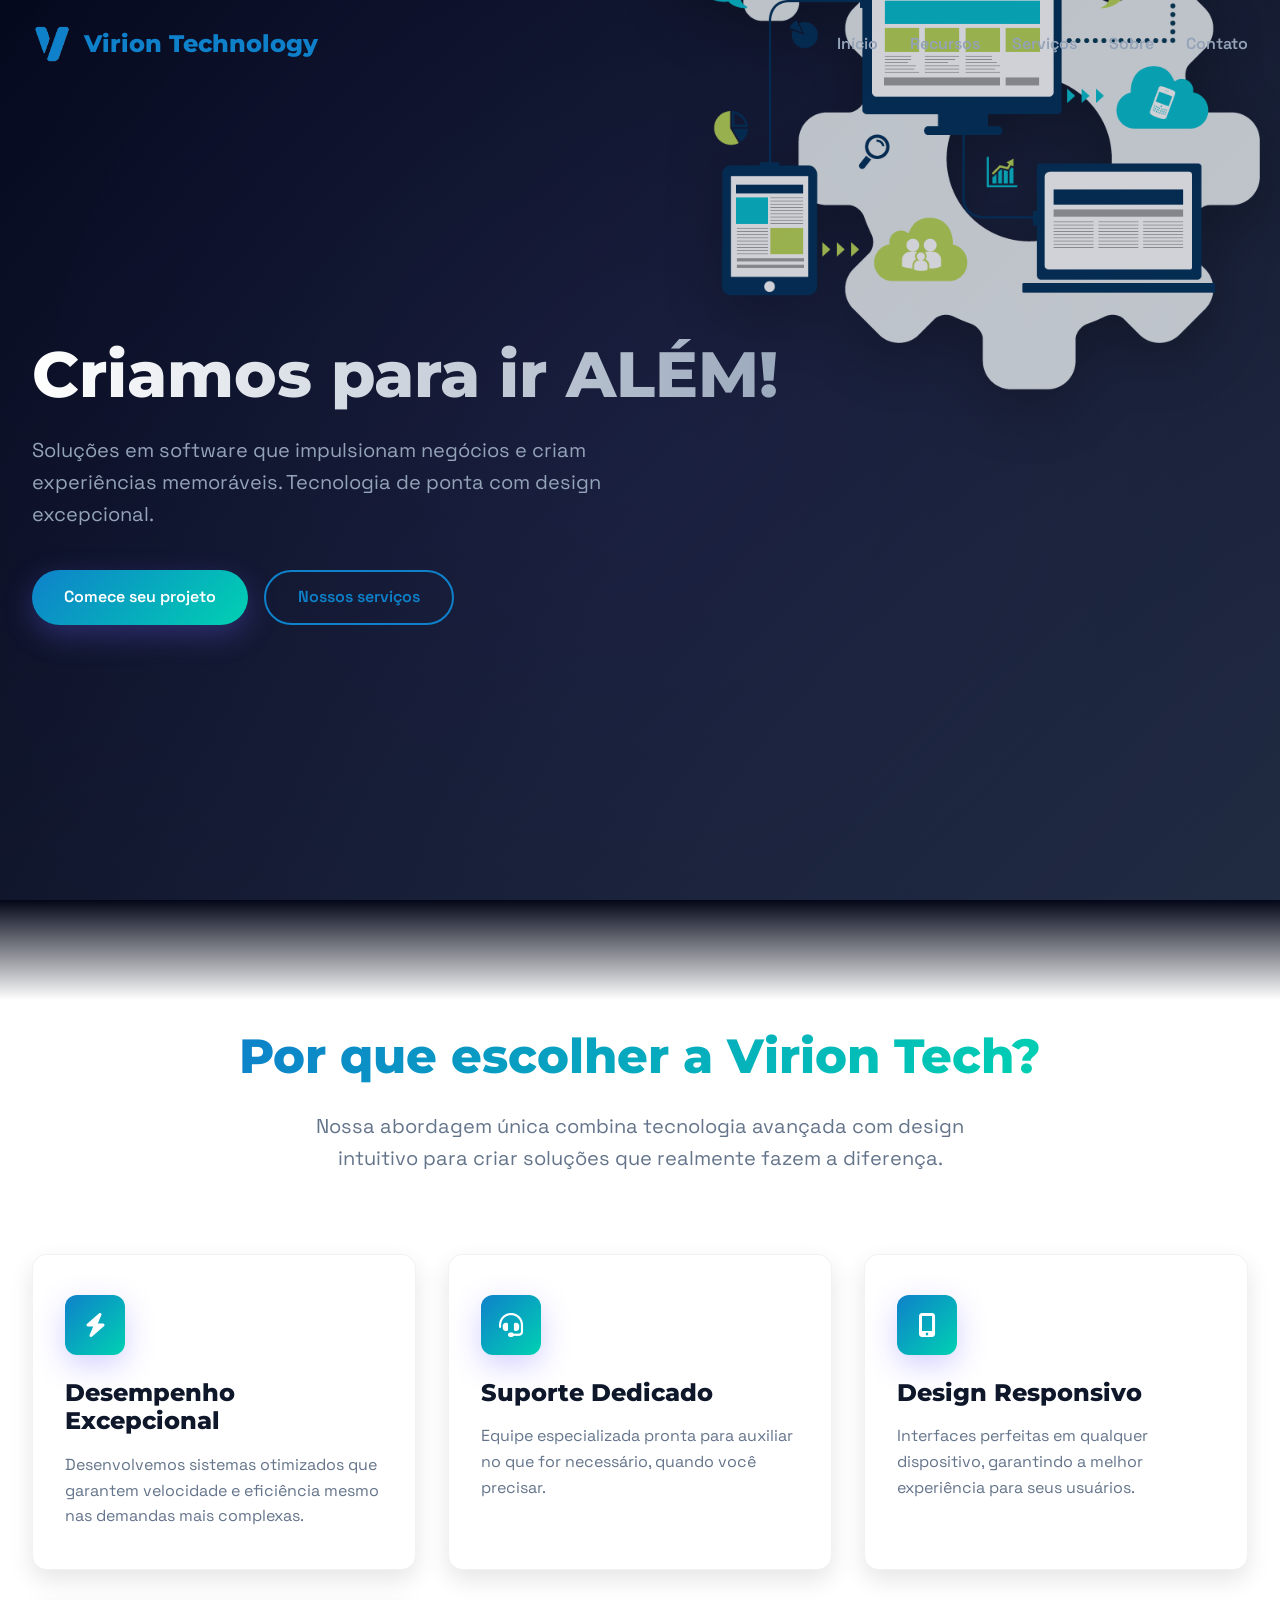
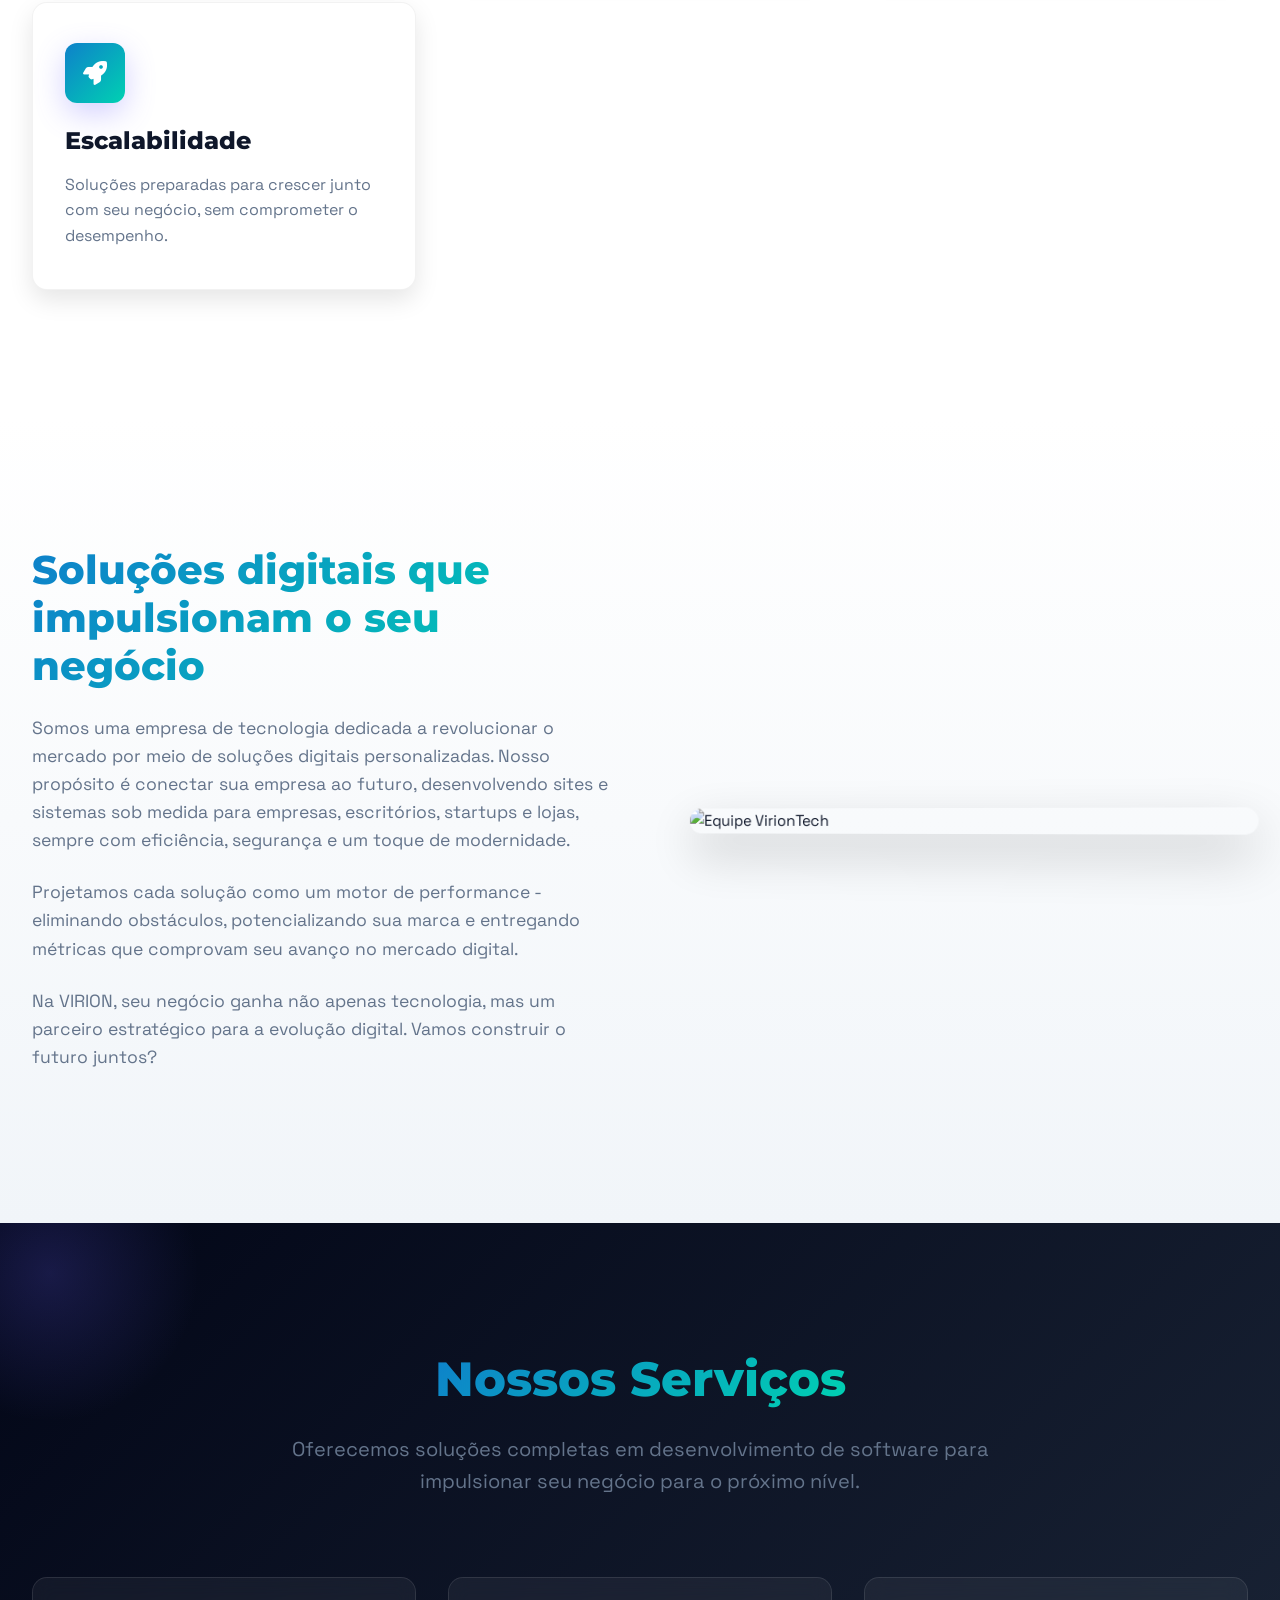
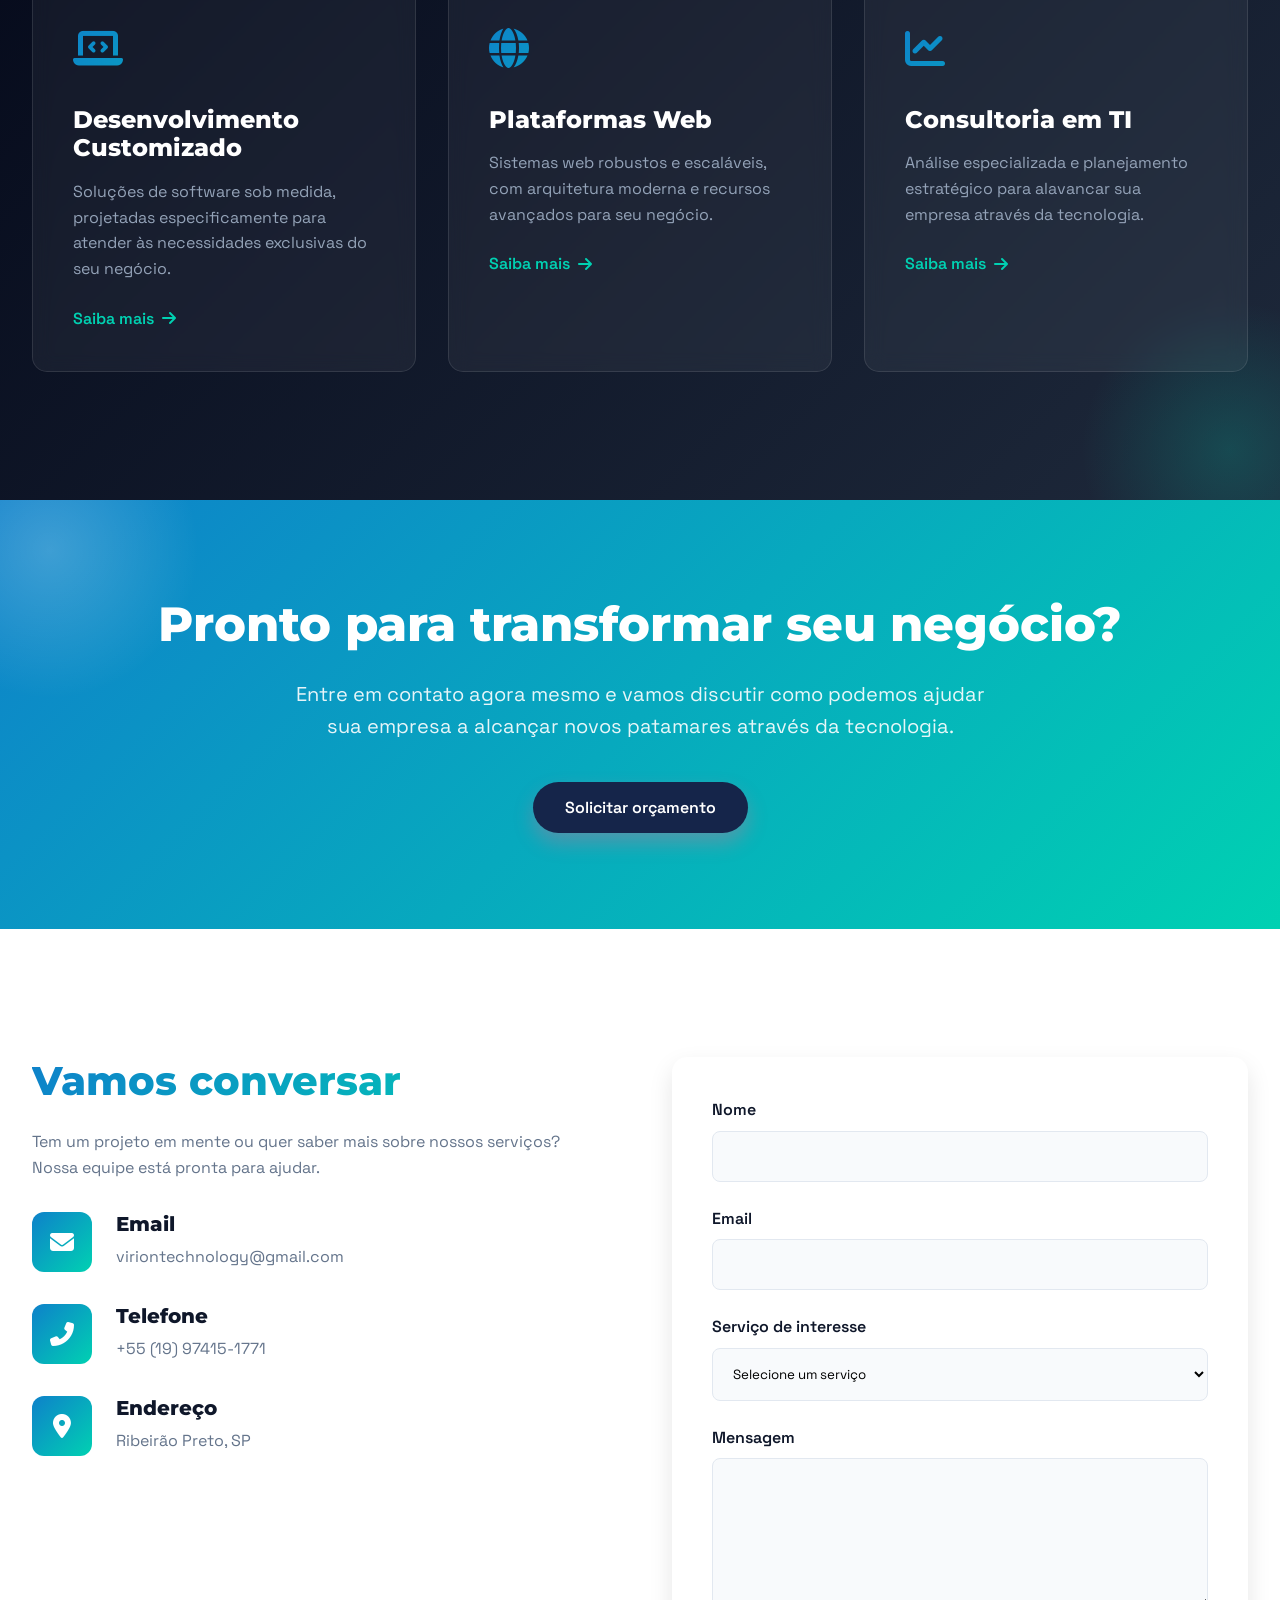
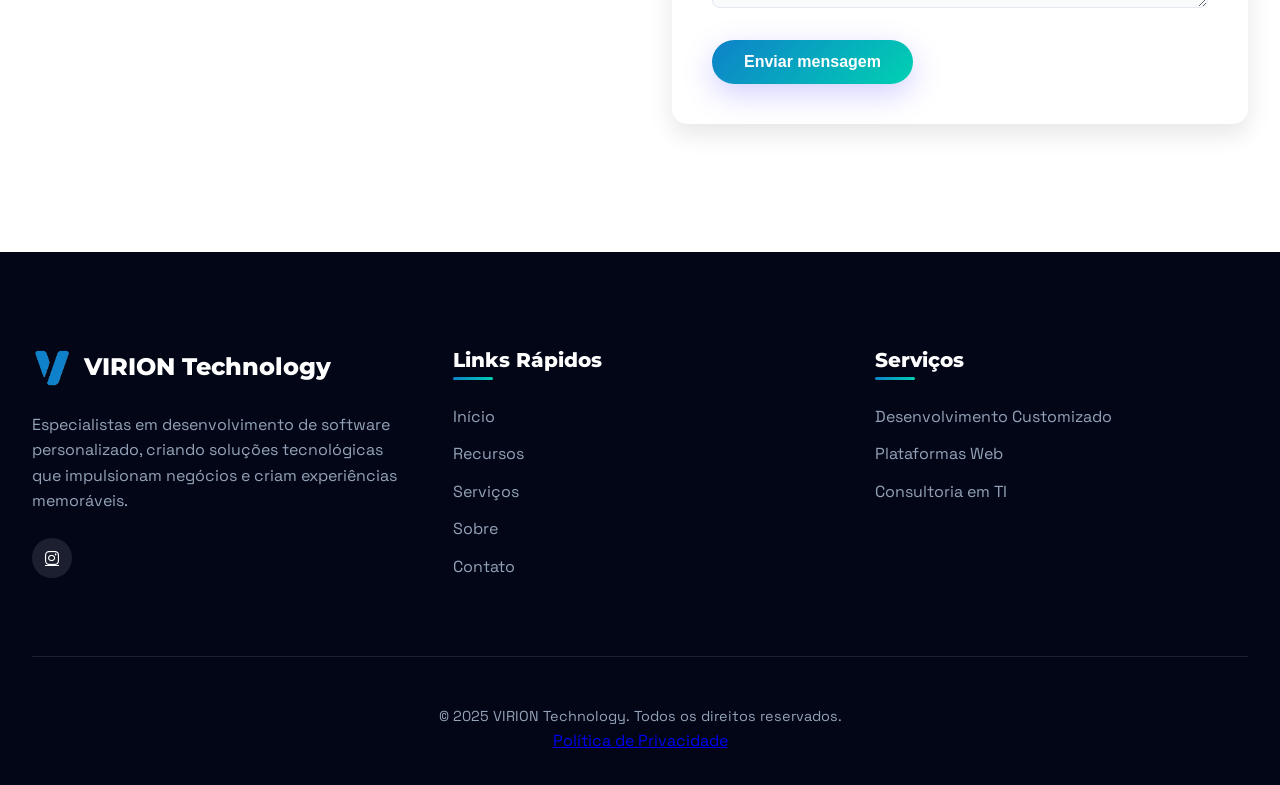
==== commit 1db3096d: "v 1.2" ====
--- a/index.html
+++ b/index.html
@@ -60,7 +60,7 @@
         <div class="particles" id="particles-js"></div>
         <div class="container">
             <div class="hero-content">
-                <h1>Conectando você <span>ao futuro!</span></h1>
+                <h1>Criamos para ir <span>ALÉM!</span></h1>
                 <p>Soluções em software que impulsionam negócios e criam experiências memoráveis. Tecnologia de ponta com design excepcional.</p>
                 <div class="hero-btns">
                     <a href="#contact" class="btn btn-primary">Comece seu projeto</a>
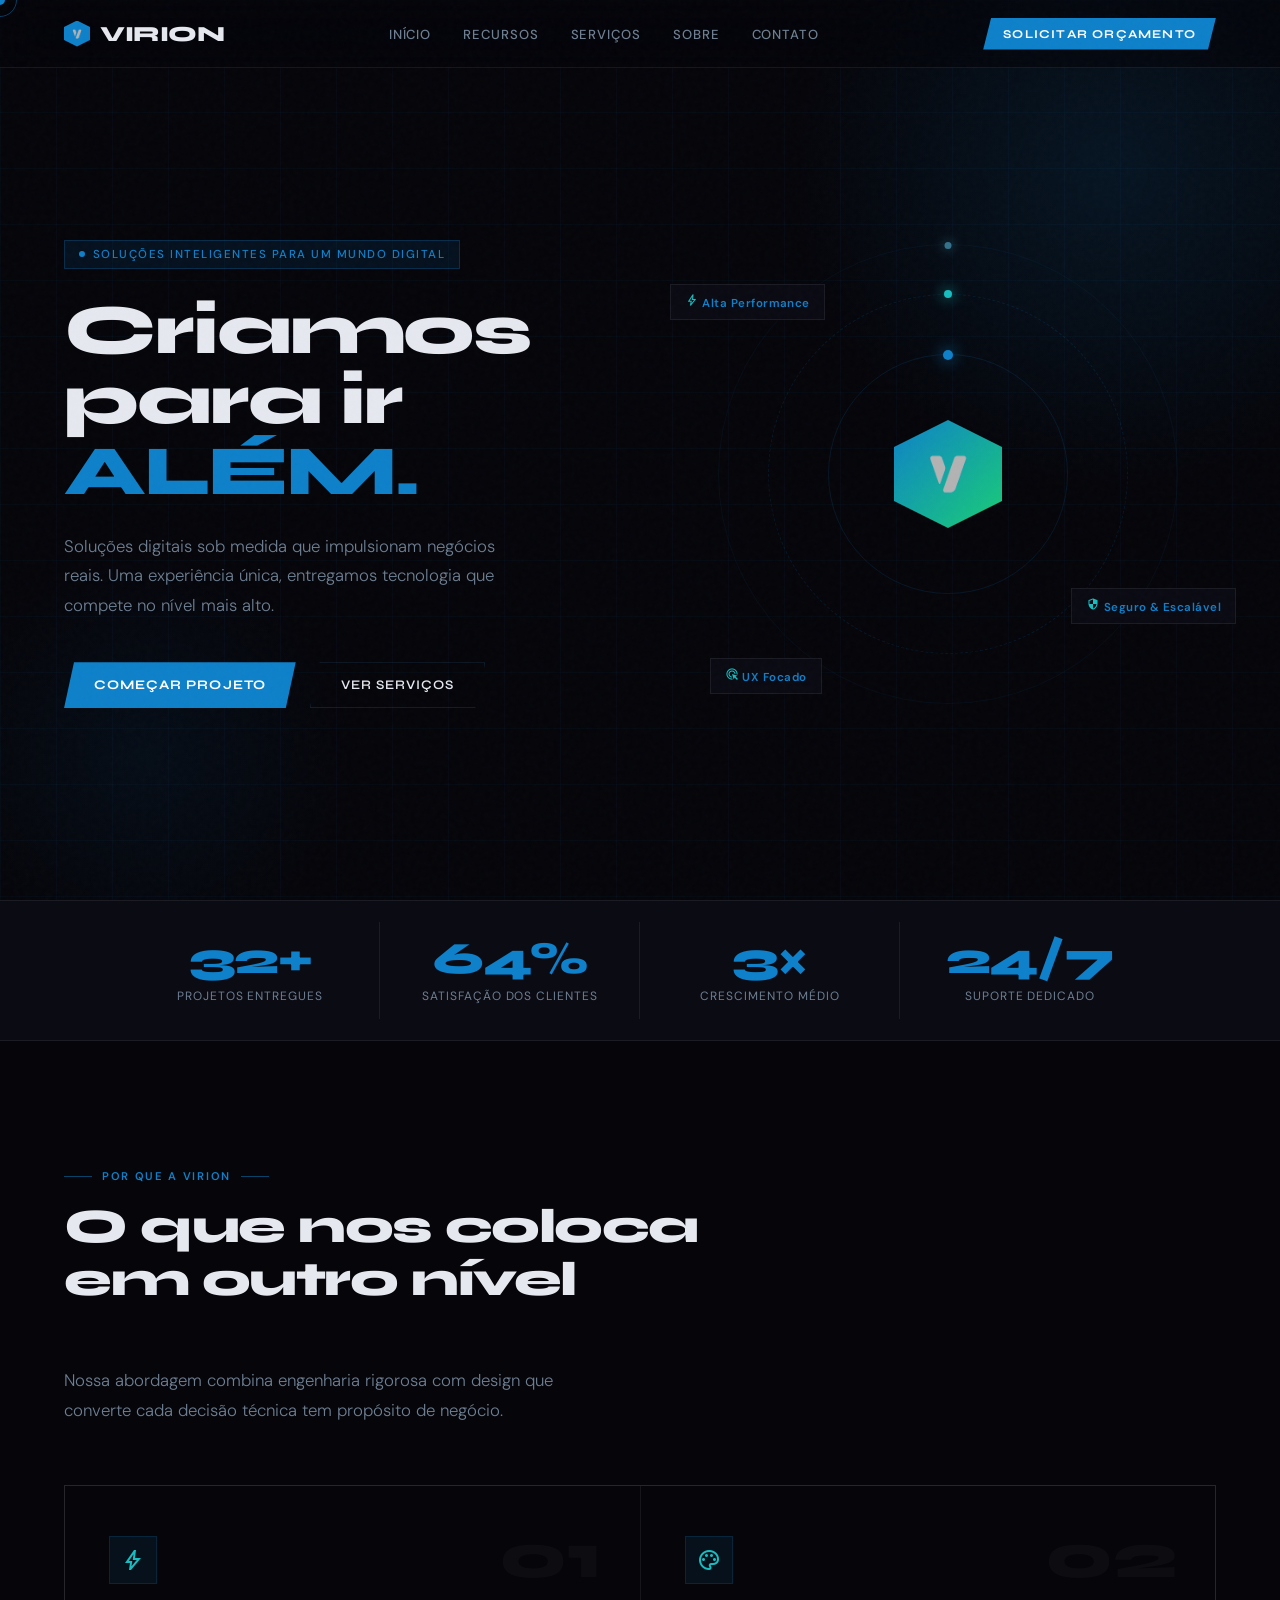
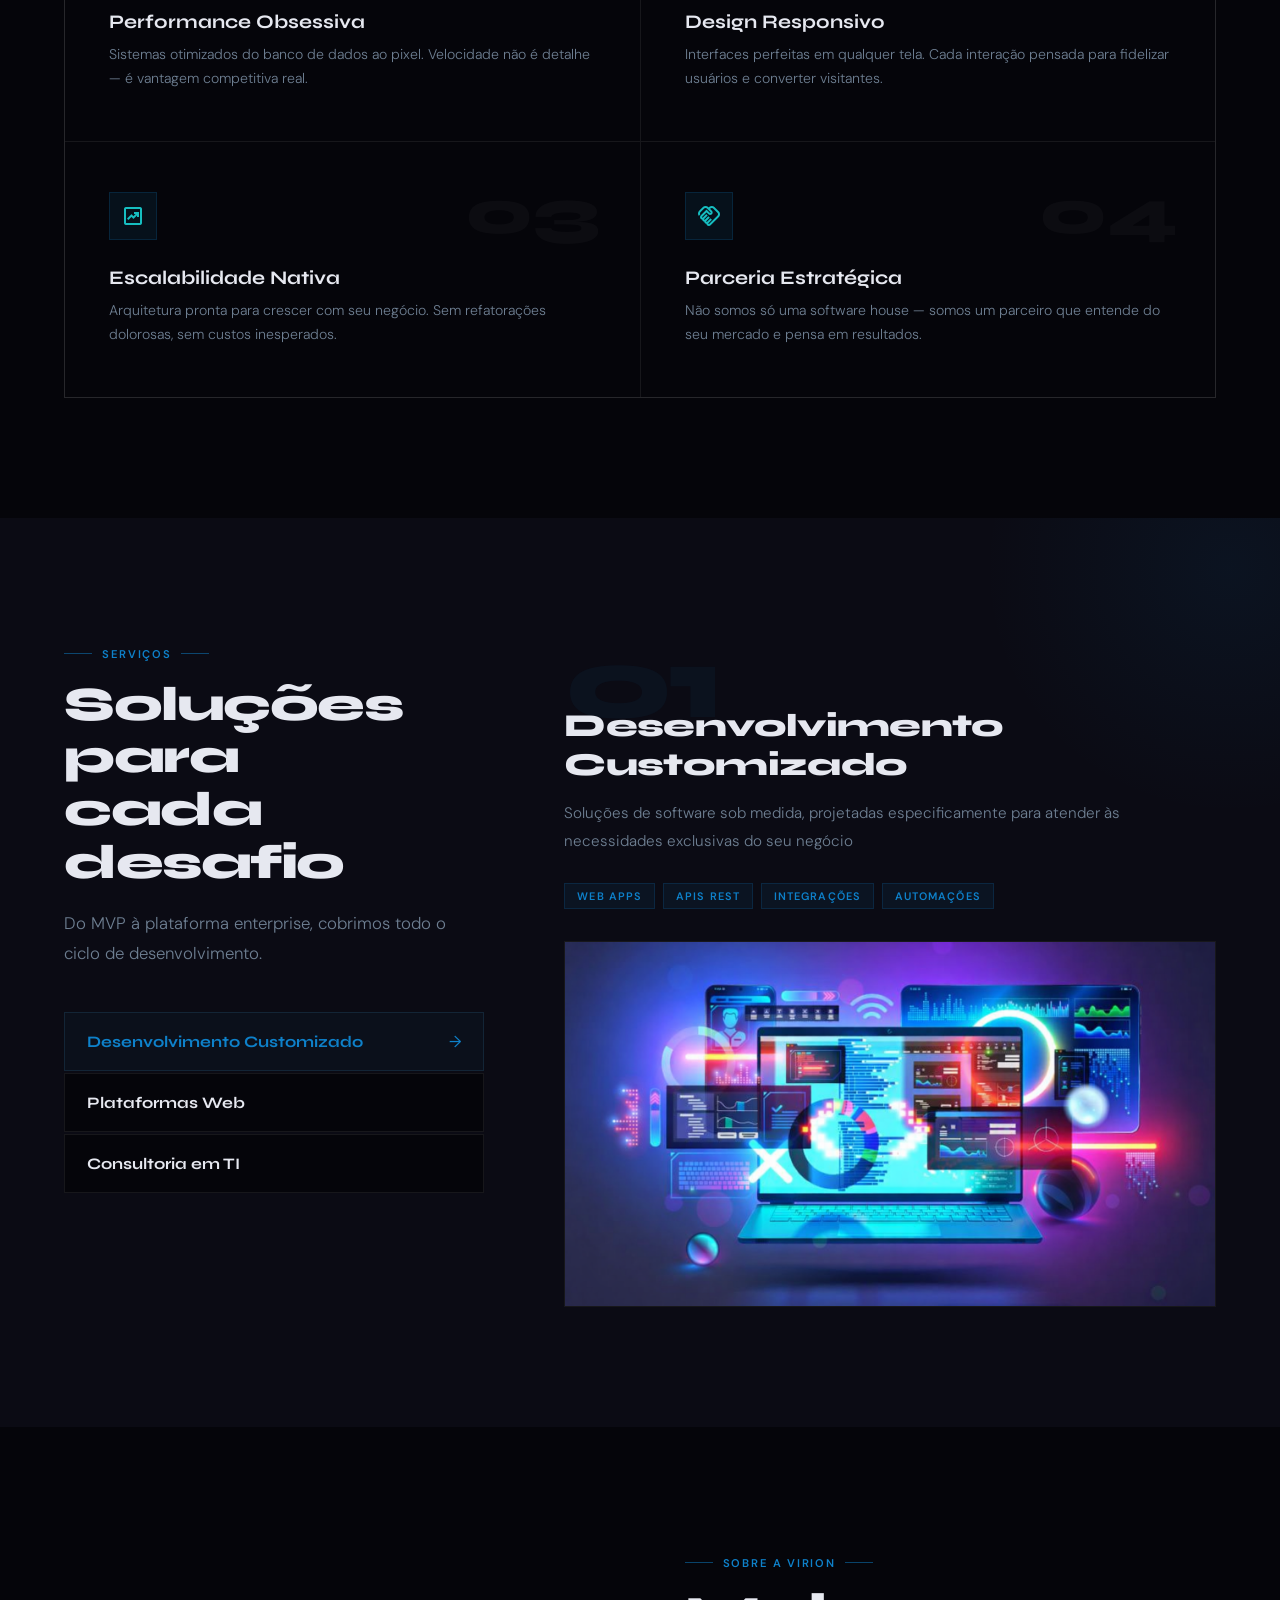
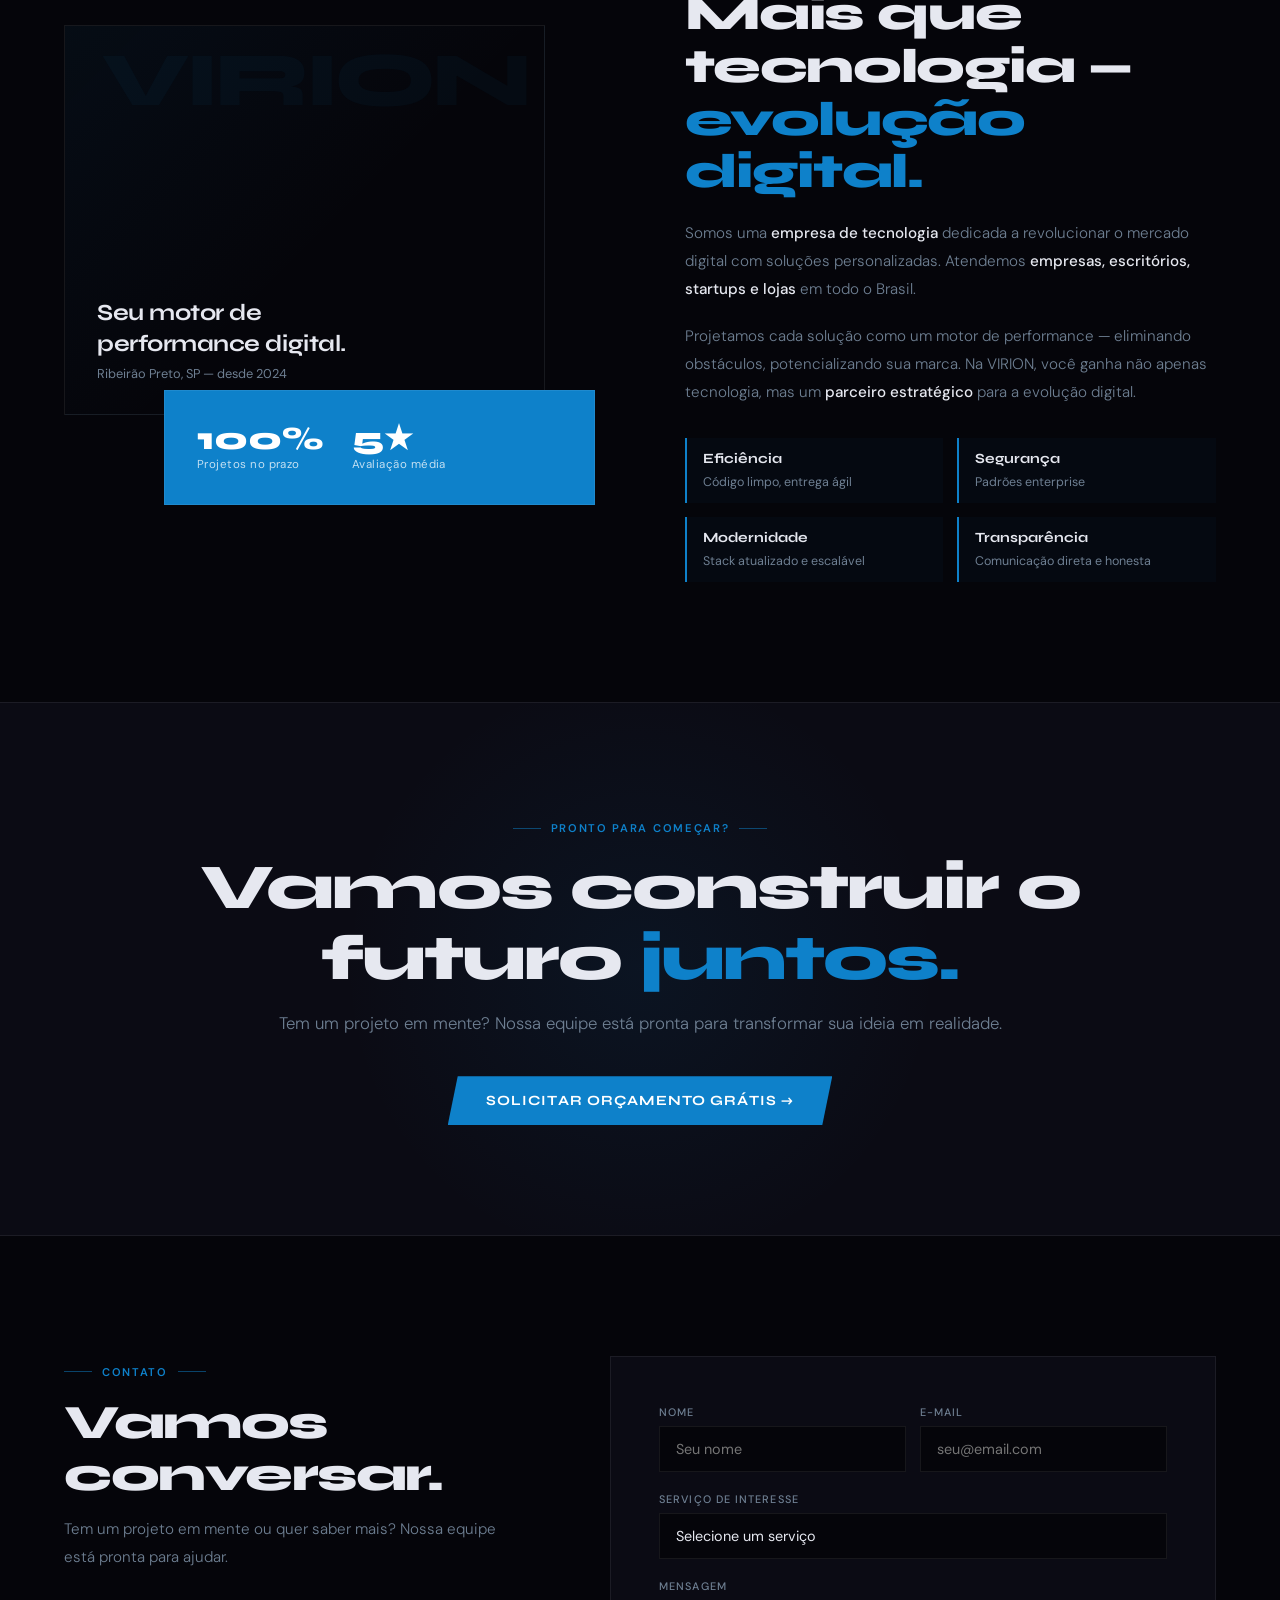
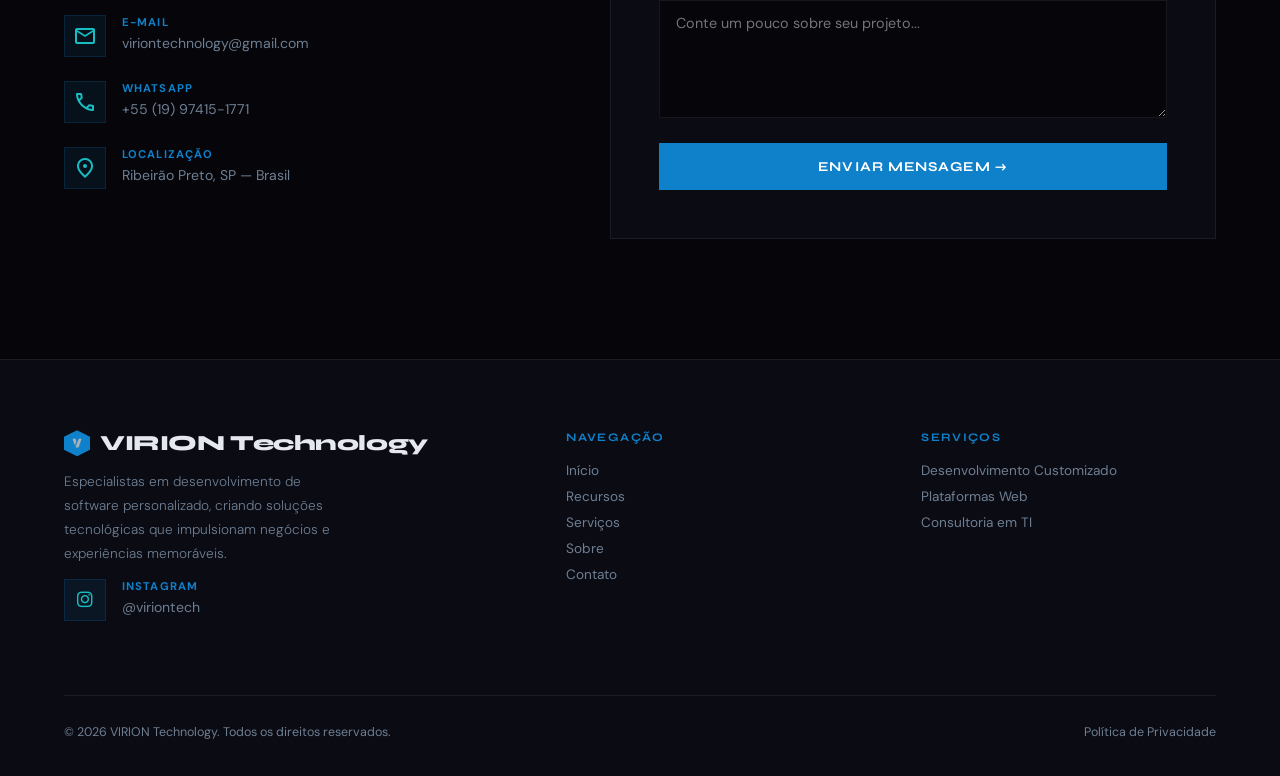
==== commit a7b9d8c6: "v3.0" ====
--- a/index.html
+++ b/index.html
@@ -1,394 +1,300 @@
 <!DOCTYPE html>
 <html lang="pt-BR">
 <head>
-    <meta charset="UTF-8">
-    <meta name="viewport" content="width=device-width, initial-scale=1.0">
-    <title>VIRION Technology</title>
-    <link rel="icon" href="virion v.png" type="image/png">
-    <meta name="description" content="Transformamos ideias em realidade digital. Soluções em software que impulsionam negócios e criam experiências memoráveis.">
-    
-    <!-- Fontes & Ícones -->
-    <link rel="stylesheet" href="https://cdnjs.cloudflare.com/ajax/libs/font-awesome/6.4.0/css/all.min.css">
-    <link rel="preconnect" href="https://fonts.googleapis.com">
-    <link rel="preconnect" href="https://fonts.gstatic.com" crossorigin>
-    <link rel="stylesheet" href="style.css">
-    <link href="https://fonts.googleapis.com/css2?family=Montserrat:wght@300;400;500;600;700;800;900&family=Space+Grotesk:wght@300;400;500;600;700&display=swap" rel="stylesheet">
-    
-    <!-- script -->
-     <script src="https://cdn.jsdelivr.net/particles.js/2.0.0/particles.min.js"></script>
-    <script src="https://cdnjs.cloudflare.com/ajax/libs/gsap/3.11.4/gsap.min.js"></script>
-    <script src="https://cdnjs.cloudflare.com/ajax/libs/gsap/3.11.4/ScrollTrigger.min.js"></script>
-
-    <!-- Botão Whatsapp -->
-    <script src="https://cdn.jsdelivr.net/npm/floating-whatsapp-button@1.0.4/dist/whatsapp-button.min.js"></script>
-    <script>
-        new WhatsAppButton({
-            phone: '5519974151771', // Seu número com código do país
-            message: 'Olá, vim pelo site da VIRION TECH!', // Mensagem padrão
-            position: 'right', // ou 'left'
-            zIndex: 9999
-        });
-    </script>
-
-   
+  <meta charset="UTF-8"/>
+  <meta name="viewport" content="width=device-width, initial-scale=1.0"/>
+  <title>VIRION Technology</title>
+  <link rel="preconnect" href="https://fonts.googleapis.com">
+  <link href="https://fonts.googleapis.com/css2?family=Syne:wght@400;600;700;800&family=DM+Sans:wght@300;400;500&display=swap" rel="stylesheet">
+  <link rel="stylesheet" href="style.css"/>
+  <link rel="icon" href="virion v.png" type="image/x-icon"/>
+  <link href="https://fonts.googleapis.com/icon?family=Material+Symbols+Outlined" rel="stylesheet">
+  <link rel="stylesheet" href="https://cdnjs.cloudflare.com/ajax/libs/font-awesome/6.5.0/css/all.min.css">
 </head>
 <body>
-    <!-- Header -->
-    <header id="header">
-        <div class="container">
-            <nav class="navbar">
-                <a href="#" class="logo">
-                    <img src="virion v.png" alt="VirionTech Logo" class="logo-img">
-                    <span class="logo-text">Virion Technology</span>
-                </a>
-                <ul class="nav-links">
-                    <li><a href="#home">Início</a></li>
-                    <li><a href="#features">Recursos</a></li>
-                    <li><a href="#services">Serviços</a></li>
-                    <li><a href="#about">Sobre</a></li>
-                    <li><a href="#contact">Contato</a></li>
-                </ul>
-                <button class="mobile-menu-btn" id="mobile-menu-btn">
-                    <i class="fas fa-bars"></i>
-                </button>
-            </nav>
-        </div>
-    </header>
-
-    <!-- Hero Section -->
-    <section class="hero" id="home">
-        <div class="particles" id="particles-js"></div>
-        <div class="container">
-            <div class="hero-content">
-                <h1>Criamos para ir <span>ALÉM!</span></h1>
-                <p>Soluções em software que impulsionam negócios e criam experiências memoráveis. Tecnologia de ponta com design excepcional.</p>
-                <div class="hero-btns">
-                    <a href="#contact" class="btn btn-primary">Comece seu projeto</a>
-                    <a href="#services" class="btn btn-secondary">Nossos serviços</a>
-                </div>
-            </div>
-            <div class="hero-image floating">
-                <img src="fundo1.png" alt="Desenvolvimento de Software">
-            </div>
-        </div>
-    </section>
-
-    <!-- Features Section -->
-    <section class="features" id="features">
-        <div class="container">
-            <div class="section-header">
-                <h2>Por que escolher a Virion Tech?</h2>
-                <p>Nossa abordagem única combina tecnologia avançada com design intuitivo para criar soluções que realmente fazem a diferença.</p>
-            </div>
-            <div class="features-grid">
-                <div class="feature-card">
-                    <div class="feature-icon">
-                        <i class="fas fa-bolt"></i>
-                    </div>
-                    <h3>Desempenho Excepcional</h3>
-                    <p>Desenvolvemos sistemas otimizados que garantem velocidade e eficiência mesmo nas demandas mais complexas.</p>
-                </div>
-                <div class="feature-card">
-                    <div class="feature-icon">
-                        <i class="fas fa-headset"></i>
-                    </div>
-                    <h3>Suporte Dedicado</h3>
-                    <p>Equipe especializada pronta para auxiliar no que for necessário, quando você precisar.</p>
-                </div>
-                <div class="feature-card">
-                    <div class="feature-icon">
-                        <i class="fas fa-mobile-alt"></i>
-                    </div>
-                    <h3>Design Responsivo</h3>
-                    <p>Interfaces perfeitas em qualquer dispositivo, garantindo a melhor experiência para seus usuários.</p>
-                </div>
-                <div class="feature-card">
-                    <div class="feature-icon">
-                        <i class="fas fa-rocket"></i>
-                    </div>
-                    <h3>Escalabilidade</h3>
-                    <p>Soluções preparadas para crescer junto com seu negócio, sem comprometer o desempenho.</p>
-                </div>
-                <!--<div class="feature-card">
-                    <div class="feature-icon">
-                        <i class="fas fa-cogs"></i>
-                    </div>
-                    <h3>Integração Total</h3>
-                    <p>Conectamos seu software com outras plataformas e serviços essenciais para seu negócio.</p>
-                </div>
-            
-                <div class="feature-card">
-                    <div class="feature-icon">
-                        <i class="fas fa-shield-alt"></i>
-                    </div>
-                    <h3>Segurança Robust</h3>
-                    <p>Implementamos as melhores práticas de segurança para proteger seus dados e sua infraestrutura.</p>
-                </div>-->
-            </div>
-        </div>
-    </section>
-
-    <!-- About Section -->
-    <section class="about" id="about">
-        <div class="container">
-            <div class="about-container">
-                <div class="about-content">
-                    <h2>Soluções digitais que impulsionam o seu negócio</h2>
-                    <p>Somos uma empresa de tecnologia dedicada a revolucionar o mercado por meio de soluções digitais personalizadas. Nosso propósito é conectar sua empresa ao futuro, desenvolvendo sites e sistemas sob medida para empresas, escritórios, startups e lojas, sempre com eficiência, segurança e um toque de modernidade.</p>
-                    <p>Projetamos cada solução como um motor de performance - eliminando obstáculos, potencializando sua marca e entregando métricas que comprovam seu avanço no mercado digital.</p>
-                    <p>Na VIRION, seu negócio ganha não apenas tecnologia, mas um parceiro estratégico para a evolução digital. Vamos construir o futuro juntos?</p>
-                    <!--<div class="about-stats">
-                        <div class="stat-item">
-                            <div class="stat-number" id="projects-count">50+</div>
-                            <div class="stat-label">Projetos concluídos</div>
-                        </div>
-                        <div class="stat-item">
-                            <div class="stat-number" id="clients-count">30+</div>
-                            <div class="stat-label">Clientes satisfeitos</div>
-                        </div>
-                        <div class="stat-item">
-                            <div class="stat-number" id="experience-count">5+</div>
-                            <div class="stat-label">Anos de experiência</div>
-                        </div>
-                        <div class="stat-item">
-                            <div class="stat-number" id="team-count">15+</div>
-                            <div class="stat-label">Especialistas</div>
-                        </div>
-                    </div>-->
-                </div>
-                <div class="about-image">
-                    <img src="https://images.unsplash.com/photo-1522071820081-009f0129c71c?ixlib=rb-4.0.3&ixid=M3wxMjA3fDB8MHxwaG90by1wYWdlfHx8fGVufDB8fHx8fA%3D%3D&auto=format&fit=crop&w=1000&q=80" alt="Equipe VirionTech">
-                </div>
-            </div>
-        </div>
-    </section>
-
-    <!-- Services Section -->
-    <section class="services" id="services">
-        <div class="container">
-            <div class="section-header">
-                <h2>Nossos Serviços</h2>
-                <p>Oferecemos soluções completas em desenvolvimento de software para impulsionar seu negócio para o próximo nível.</p>
-            </div>
-            <div class="services-grid">
-                <div class="service-card">
-                    <div class="service-icon">
-                        <i class="fas fa-laptop-code"></i>
-                    </div>
-                    <h3>Desenvolvimento Customizado</h3>
-                    <p>Soluções de software sob medida, projetadas especificamente para atender às necessidades exclusivas do seu negócio.</p>
-                    <a href="Saiba mais/Consultoria/consult.html" class="service-link">Saiba mais <i class="fas fa-arrow-right"></i></a>
-                </div>
-                <!--<div class="service-card">
-                    <div class="service-icon">
-                        <i class="fas fa-mobile-alt"></i>
-                    </div>
-                    <h3>Aplicativos Móveis</h3>
-                    <p>Aplicativos nativos e multiplataforma com desempenho excepcional e designs intuitivos que encantam os usuários.</p>
-                    <a href="#" class="service-link">Saiba mais <i class="fas fa-arrow-right"></i></a>
-                </div>-->
-                <div class="service-card">
-                    <div class="service-icon">
-                        <i class="fas fa-globe"></i>
-                    </div>
-                    <h3>Plataformas Web</h3>
-                    <p>Sistemas web robustos e escaláveis, com arquitetura moderna e recursos avançados para seu negócio.</p>
-                    <a href="Saiba mais/Plataformas Web/web.html" class="service-link">Saiba mais <i class="fas fa-arrow-right"></i></a>
-                </div>
-                <!--<div class="service-card">
-                    <div class="service-icon">
-                        <i class="fas fa-cloud"></i>
-                    </div>
-                    <h3>Soluções em Nuvem</h3>
-                    <p>Infraestrutura e aplicações cloud para garantir disponibilidade, segurança e escalabilidade para seu negócio.</p>
-                    <a href="#" class="service-link">Saiba mais <i class="fas fa-arrow-right"></i></a>
-                </div>
-                <div class="service-card">
-                    <div class="service-icon">
-                        <i class="fas fa-robot"></i>
-                    </div>
-                    <h3>Automação & IA</h3>
-                    <p>Implementação de inteligência artificial e automação de processos para aumentar eficiência e reduzir custos.</p>
-                    <a href="#" class="service-link">Saiba mais <i class="fas fa-arrow-right"></i></a>
-                </div>-->
-                <div class="service-card">
-                    <div class="service-icon">
-                        <i class="fas fa-chart-line"></i>
-                    </div>
-                    <h3>Consultoria em TI</h3>
-                    <p>Análise especializada e planejamento estratégico para alavancar sua empresa através da tecnologia.</p>
-                    <a href="Saiba mais/Consultoria/consult.html" class="service-link">Saiba mais <i class="fas fa-arrow-right"></i></a>
-                </div>
-            </div>
-        </div>
-    </section>
-
-    <!-- Testimonials Section -->
-    <!--<section class="testimonials">
-        <div class="container">
-            <div class="section-header">
-                <h2>O que nossos clientes dizem</h2>
-                <p>Veja depoimentos de empresas que transformaram seus negócios com nossas soluções.</p>
-            </div>
-            <div class="testimonials-slider" id="testimonials-slider">
-                <div class="testimonial-card">
-                    <img src="https://randomuser.me/api/portraits/men/32.jpg" alt="Cliente" class="testimonial-avatar">
-                    <p class="testimonial-quote">A VirionTech revolucionou nosso sistema de gestão. O software desenvolvido aumentou nossa produtividade em 40% e reduziu erros operacionais a zero.</p>
-                    <h4 class="testimonial-author">Carlos Mendes</h4>
-                    <p class="testimonial-role">CEO, Deza Confecções</p>
-                </div>
-                <div class="testimonial-card">
-                    <img src="https://randomuser.me/api/portraits/women/44.jpg" alt="Cliente" class="testimonial-avatar">
-                    <p class="testimonial-quote">O website desenvolvido superou todas nossas expectativas. A equipe foi extremamente profissional e entregou antes do prazo combinado.</p>
-                    <h4 class="testimonial-author">Ana Beatriz</h4>
-                    <p class="testimonial-role">CEO, Deza Confecção</p>
-                </div>
-                <div class="testimonial-card">
-                    <img src="https://randomuser.me/api/portraits/men/75.jpg" alt="Cliente" class="testimonial-avatar">
-                    <p class="testimonial-quote">Trabalhamos com várias empresas de desenvolvimento, mas a VirionTech se destacou pela qualidade do código e atenção aos detalhes.</p>
-                    <h4 class="testimonial-author">Roberto Silva</h4>
-                    <p class="testimonial-role">CTO, Fintech Solutions</p>
-                </div>
-            </div>
-        </div>
-    </section>-->
-
-    <!-- CTA Section -->
-    <section class="cta">
-        <div class="container">
-            <h2>Pronto para transformar seu negócio?</h2>
-            <p>Entre em contato agora mesmo e vamos discutir como podemos ajudar sua empresa a alcançar novos patamares através da tecnologia.</p>
-            <a href="#contact" class="btn btn-accent">Solicitar orçamento</a>
-        </div>
-    </section>
-
-    <!-- Contact Section -->
-    <section class="contact" id="contact">
-        <div class="container">
-            <div class="contact-container">
-                <div class="contact-info">
-                    <h2>Vamos conversar</h2>
-                    <p>Tem um projeto em mente ou quer saber mais sobre nossos serviços? Nossa equipe está pronta para ajudar.</p>
-                    <div class="contact-methods">
-                        <div class="contact-method">
-                            <div class="contact-icon">
-                                <i class="fas fa-envelope"></i>
-                            </div>
-                            <div class="contact-details">
-                                <h4>Email</h4>
-                                <a href="mailto:contato@viriontech.com">viriontechnology@gmail.com</a>
-                            </div>
-                        </div>
-                        <div class="contact-method">
-                            <div class="contact-icon">
-                                <i class="fas fa-phone-alt"></i>
-                            </div>
-                            <div class="contact-details">
-                                <h4>Telefone</h4>
-                                <a href="tel:+5519974151771">+55 (19) 97415-1771</a>
-                            </div>
-                        </div>
-                        <div class="contact-method">
-                            <div class="contact-icon">
-                                <i class="fas fa-map-marker-alt"></i>
-                            </div>
-                            <div class="contact-details">
-                                <h4>Endereço</h4>
-                                <p>Ribeirão Preto, SP</p>
-                            </div>
-                        </div>
-                    </div>
-                </div>
-                <div class="contact-form">
-                    <form id="contactForm">
-                        <div class="form-group">
-                            <label for="name">Nome</label>
-                            <input type="text" id="name" name="name" required>
-                        </div>
-                        <div class="form-group">
-                            <label for="email">Email</label>
-                            <input type="email" id="email" name="email" required>
-                        </div>
-                        <div class="form-group">
-                            <label for="service">Serviço de interesse</label>
-                            <select id="service" name="service" required>
-                                <option value="">Selecione um serviço</option>
-                                <option value="custom">Desenvolvimento Customizado</option>
-                                <option value="mobile">Aplicativos Móveis</option>
-                                <option value="web">Plataformas Web</option>
-                                <!--<option value="cloud">Soluções em Nuvem</option>
-                                <option value="ai">Automação & IA</option>-->
-                                <option value="consulting">Consultoria em TI</option>
-                            </select>
-                        </div>
-                        <div class="form-group">
-                            <label for="message">Mensagem</label>
-                            <textarea id="message" name="message" required></textarea>
-                        </div>
-                        <button type="submit" class="btn btn-primary">Enviar mensagem</button>
-                    </form>
-                </div>
-            </div>
-        </div>
-    </section>
-
-    <!-- Footer -->
-    <footer>
-        <div class="container">
-            <div class="footer-container">
-                <div class="footer-about">
-                    <div class="footer-logo">
-                        <img src="virion v.png" alt="VIRION Technology Logo" class="footer-logo-img">
-                        <span class="footer-logo-text">VIRION Technology</span>
-                    </div>
-                    <p>Especialistas em desenvolvimento de software personalizado, criando soluções tecnológicas que impulsionam negócios e criam experiências memoráveis.</p>
-                    <div class="social-links">
-                        <!--<a href="#" class="social-link"><i class="fab fa-facebook-f"></i></a>
-                        <a href="#" class="social-link"><i class="fab fa-twitter"></i></a>
-                        <a href="#" class="social-link"><i class="fab fa-linkedin-in"></i></a>-->
-                        <a href="https://www.instagram.com/viriontech/" class="social-link"><i class="fab fa-instagram"></i></a>
-                        <!--<a href="#" class="social-link"><i class="fab fa-github"></i></a>-->
-                    </div>
-                </div>
-                <div class="footer-links">
-                    <h3>Links Rápidos</h3>
-                    <ul>
-                        <li><a href="#home">Início</a></li>
-                        <li><a href="#features">Recursos</a></li>
-                        <li><a href="#services">Serviços</a></li>
-                        <li><a href="#about">Sobre</a></li>
-                        <li><a href="#contact">Contato</a></li>
-                    </ul>
-                </div>
-                <div class="footer-links">
-                    <h3>Serviços</h3>
-                    <ul>
-                        <li><a href="#">Desenvolvimento Customizado</a></li>
-                       <!--<li><a href="#">Aplicativos Móveis</a></li>-->
-                        <li><a href="#">Plataformas Web</a></li>
-                        <li><a href="#">Consultoria em TI</a></li>
-                        <!--<li><a href="#">Soluções em Nuvem</a></li>
-                        <li><a href="#">Automação & IA</a></li>-->
-                    </ul>
-                </div>
-                <!--<div class="footer-newsletter">
-                    <h3>Newsletter</h3>
-                    <p>Assine nossa newsletter para receber atualizações sobre novos serviços e artigos sobre tecnologia.</p>
-                    <form class="newsletter-form">
-                        <input type="email" placeholder="Seu email" class="newsletter-input" required>
-                        <button type="submit" class="newsletter-btn">Assinar</button>
-                    </form>
-                </div>-->
-            </div>
-            <div class="footer-bottom">
-                <p class="copyright">&copy; 2025 VIRION Technology. Todos os direitos reservados.</p>
-                <a href="Política de Privacidade VIRION.pdf" class="footer-link">Política de Privacidade</a>
-            </div>
-        </div>
-    </footer>
-
-
-   
-    <script src="script.js"></script>
+
+<div class="cur" id="cur"></div>
+<div class="cur-ring" id="cur-ring"></div>
+
+<!-- DRAWER -->
+<div class="drawer" id="drawer">
+  <button class="drawer-close" id="dc">✕</button>
+  <a href="#home"     class="dl">Início</a>
+  <a href="#features" class="dl">Recursos</a>
+  <a href="#services" class="dl">Serviços</a>
+  <a href="#about"    class="dl">Sobre</a>
+  <a href="#contact"  class="dl">Contato</a>
+  <a href="#contact"  class="dl drawer-cta">Solicitar Orçamento</a>
+</div>
+
+<!-- NAV -->
+<nav id="nav">
+  <a href="#home" class="logo">
+    <div class="logo-hex"><img src="virion clara.png" alt="VIRION"></div>
+    VIRION
+  </a>
+  <ul class="nav-links">
+    <li><a href="#home">Início</a></li>
+    <li><a href="#features">Recursos</a></li>
+    <li><a href="#services">Serviços</a></li>
+    <li><a href="#about">Sobre</a></li>
+    <li><a href="#contact">Contato</a></li>
+  </ul>
+  <a href="#contact" class="nav-btn">Solicitar Orçamento</a>
+  <button class="hamburger" id="hbg" aria-label="Menu">
+    <span></span><span></span><span></span>
+  </button>
+</nav>
+
+<!-- HERO -->
+<section id="home">
+  <div class="hglow1"></div>
+  <div class="hglow2"></div>
+  <div class="hero-inner">
+    <div>
+      <div class="hero-badge rev">Soluções inteligentes para um mundo digital</div>
+      <h1 class="rev">Criamos<br>para ir<br><em>ALÉM.</em></h1>
+      <p class="hero-desc rev">Soluções digitais sob medida que impulsionam negócios reais. Uma experiência única, entregamos tecnologia que compete no nível mais alto.</p>
+      <div class="hbtns rev">
+        <a href="#contact" class="btn-s">Começar Projeto</a>
+        <a href="#services" class="btn-o">Ver Serviços</a>
+      </div>
+    </div>
+    <div class="hero-vis rev">
+      <div class="ring r1"><div class="rdot rd1"></div></div>
+      <div class="ring r2"><div class="rdot rd2"></div></div>
+      <div class="ring r3"><div class="rdot rd3"></div></div>
+      <div class="hex-core"><img src="virion clara.png" alt="VIRION Technology"></div>
+      <div class="chip ca"><span class="material-symbols-outlined" id="icone-tam1">bolt</span><b> Alta Performance</b></div>
+      <div class="chip cb"><span class="material-symbols-outlined" id="icone-tam1">security</span><b> Seguro &amp; Escalável</b></div>
+      <div class="chip cc"><span class="material-symbols-outlined" id="icone-tam1">ads_click</span><b> UX Focado</b></div>
+    </div>
+  </div>
+</section>
+
+<!-- STATS -->
+<div class="stats">
+  <div class="stat rev"><div class="stat-n" data-target="50" data-sfx="+">50+</div><div class="stat-l">Projetos Entregues</div></div>
+  <div class="stat rev"><div class="stat-n" data-target="100" data-sfx="%">100%</div><div class="stat-l">Satisfação dos Clientes</div></div>
+  <div class="stat rev"><div class="stat-n">3×</div><div class="stat-l">Crescimento Médio</div></div>
+  <div class="stat rev"><div class="stat-n">24/7</div><div class="stat-l">Suporte Dedicado</div></div>
+</div>
+
+<!-- FEATURES -->
+<section class="section" id="features">
+  <div class="wrap">
+    <div class="feat-head">
+      <div>
+        <div class="stag rev">Por que a Virion</div>
+        <h2 class="rev">O que nos coloca<br>em outro nível</h2>
+      </div>
+      <p class="lead rev">Nossa abordagem combina engenharia rigorosa com design que converte cada decisão técnica tem propósito de negócio.</p>
+    </div>
+    <div class="feat-grid rev">
+      <div class="fcard">
+        <div class="fnum">01</div>
+        <div class="ficon" id="icone-tam2"><span class="material-symbols-outlined">bolt</span></div>
+        <div class="ftitle">Performance Obsessiva</div>
+        <p class="fdesc">Sistemas otimizados do banco de dados ao pixel. Velocidade não é detalhe — é vantagem competitiva real.</p>
+        <div class="fline"></div>
+      </div>
+      <div class="fcard">
+        <div class="fnum">02</div>
+        <div class="ficon" id="icone-tam2"><span class="material-symbols-outlined">palette</span></div>
+        <div class="ftitle">Design Responsivo</div>
+        <p class="fdesc">Interfaces perfeitas em qualquer tela. Cada interação pensada para fidelizar usuários e converter visitantes.</p>
+        <div class="fline"></div>
+      </div>
+      <div class="fcard">
+        <div class="fnum">03</div>
+        <div class="ficon" id="icone-tam2"><span class="material-symbols-outlined">chart_data</span></div>
+        <div class="ftitle">Escalabilidade Nativa</div>
+        <p class="fdesc">Arquitetura pronta para crescer com seu negócio. Sem refatorações dolorosas, sem custos inesperados.</p>
+        <div class="fline"></div>
+      </div>
+      <div class="fcard">
+        <div class="fnum">04</div>
+        <div class="ficon" id="icone-tam2"><span class="material-symbols-outlined">handshake</span></div>
+        <div class="ftitle">Parceria Estratégica</div>
+        <p class="fdesc">Não somos só uma software house — somos um parceiro que entende do seu mercado e pensa em resultados.</p>
+        <div class="fline"></div>
+      </div>
+    </div>
+  </div>
+</section>
+
+<!-- SERVICES -->
+<section class="section" id="services">
+  <div class="wrap">
+    <div class="svc-layout">
+      <div>
+        <div class="stag rev">Serviços</div>
+        <h2 class="rev">Soluções para<br>cada desafio</h2>
+        <p class="lead rev">Do MVP à plataforma enterprise, cobrimos todo o ciclo de desenvolvimento.</p>
+        <div class="svc-tabs rev">
+          <div class="svc-tab active" data-svc="custom">
+            <span class="svc-tab-name">Desenvolvimento Customizado</span>
+            <span class="svc-arr">→</span>
+          </div>
+          <div class="svc-tab" data-svc="web">
+            <span class="svc-tab-name">Plataformas Web</span>
+            <span class="svc-arr">→</span>
+          </div>
+          <div class="svc-tab" data-svc="consult">
+            <span class="svc-tab-name">Consultoria em TI</span>
+            <span class="svc-arr">→</span>
+          </div>
+        </div>
+      </div>
+      <div>
+        <div class="svc-panel active" id="p-custom">
+          <div class="svc-big">01</div>
+          <h3>Desenvolvimento<br>Customizado</h3>
+          <p>Soluções de software sob medida, projetadas especificamente para atender às necessidades exclusivas do seu negócio</p>
+          <div class="tags"><span class="tag">Web Apps</span><span class="tag">APIs REST</span><span class="tag">Integrações</span><span class="tag">Automações</span></div>
+          <div class="svc-img"><span><img src="desenvolvimento.png" alt="Web Apps"></span></div>
+        </div>
+        <div class="svc-panel" id="p-web">
+          <div class="svc-big">02</div>
+          <h3>Plataformas<br>Web</h3>
+          <p>Sites institucionais, e-commerces, portais e sistemas completos com arquitetura moderna que performam em qualquer escala.</p>
+          <div class="tags"><span class="tag">E-commerce</span><span class="tag">Portais</span><span class="tag">Landing Pages</span><span class="tag">CMS</span></div>
+          <div class="svc-img"><span><img src="web.png" alt="Plataformas Web"></span></div>
+        </div>
+        <div class="svc-panel" id="p-consult">
+          <div class="svc-big">03</div>
+          <h3>Consultoria<br>em TI</h3>
+          <p>Análise especializada do seu stack e roadmap estratégico. Identificamos gargalos, mapeamos oportunidades e traçamos o caminho.</p>
+          <div class="tags"><span class="tag">Auditoria</span><span class="tag">Roadmap</span><span class="tag">Arquitetura</span><span class="tag">Estratégia Digital</span></div>
+          <div class="svc-img"><span><img src="consultoria.png" alt="Consultoria em TI"></span></div>
+        </div>
+      </div>
+    </div>
+  </div>
+</section>
+
+<!-- ABOUT -->
+<section class="section" id="about">
+  <div class="wrap">
+    <div class="about-layout">
+      <div class="avis rev">
+        <div class="acard acard-m">
+          <div class="tline">Seu motor de<br>performance digital.</div>
+          <div class="sub">Ribeirão Preto, SP — desde 2024</div>
+        </div>
+        <div class="acard acard-s">
+          <div class="row">
+            <div><div class="n">100%</div><div class="l">Projetos no prazo</div></div>
+            <div><div class="n">5★</div><div class="l">Avaliação média</div></div>
+          </div>
+        </div>
+      </div>
+      <div class="atxt">
+        <div class="stag rev">Sobre a Virion</div>
+        <h2 class="rev">Mais que tecnologia —<br><em>evolução digital.</em></h2>
+        <p class="rev">Somos uma <strong>empresa de tecnologia</strong> dedicada a revolucionar o mercado digital com soluções personalizadas. Atendemos <strong>empresas, escritórios, startups e lojas</strong> em todo o Brasil.</p>
+        <p class="rev">Projetamos cada solução como um motor de performance — eliminando obstáculos, potencializando sua marca. Na VIRION, você ganha não apenas tecnologia, mas um <strong>parceiro estratégico</strong> para a evolução digital.</p>
+        <div class="vals rev">
+          <div class="val"><strong>Eficiência</strong><span>Código limpo, entrega ágil</span></div>
+          <div class="val"><strong>Segurança</strong><span>Padrões enterprise</span></div>
+          <div class="val"><strong>Modernidade</strong><span>Stack atualizado e escalável</span></div>
+          <div class="val"><strong>Transparência</strong><span>Comunicação direta e honesta</span></div>
+        </div>
+      </div>
+    </div>
+  </div>
+</section>
+
+<!-- CTA BAND -->
+<div class="ctaband">
+  <div class="stag rev">Pronto para começar?</div>
+  <h2 class="rev">Vamos construir o<br>futuro <em>juntos.</em></h2>
+  <p class="rev">Tem um projeto em mente? Nossa equipe está pronta para transformar sua ideia em realidade.</p>
+  <a href="#contact" class="btn-s rev">Solicitar Orçamento Grátis →</a>
+</div>
+
+<!-- CONTACT -->
+<section class="section" id="contact">
+  <div class="wrap">
+    <div class="clayout">
+      <div class="cinfo">
+        <div class="stag rev">Contato</div>
+        <h2 class="rev">Vamos<br>conversar.</h2>
+        <p class="rev">Tem um projeto em mente ou quer saber mais? Nossa equipe está pronta para ajudar.</p>
+        <div class="citem rev">
+          <div class="cico" id="icone-tam4"><span class="material-symbols-outlined">mail</span></div>
+          <div class="ctxt"><strong>E-mail</strong><span>viriontechnology@gmail.com</span></div>
+        </div>
+        <div class="citem rev">
+          <div class="cico" id="icone-tam4"><span class="material-symbols-outlined">phone</span></div>
+          <div class="ctxt"><strong>WhatsApp</strong><span>+55 (19) 97415-1771</span></div>
+        </div>
+        <div class="citem rev">
+          <div class="cico" id="icone-tam4"><span class="material-symbols-outlined">location_on</span></div>
+          <div class="ctxt"><strong>Localização</strong><span>Ribeirão Preto, SP — Brasil</span></div>
+        </div>
+      </div>
+      <div class="cform rev">
+        <div class="fgrow">
+          <div class="fg"><label>Nome</label><input id="nome" type="text" placeholder="Seu nome"/></div>
+          <div class="fg"><label>E-mail</label><input id="email" type="email" placeholder="seu@email.com"/></div>
+        </div>
+        <div class="fg">
+          <label>Serviço de Interesse</label>
+          <select id="servico">
+            <option value="">Selecione um serviço</option>
+            <option>Desenvolvimento Customizado</option>
+            <option>Plataformas Web</option>
+            <option>Consultoria em TI</option>
+          </select>
+        </div>
+        <div class="fg">
+          <label>Mensagem</label>
+          <textarea id="mensagem" placeholder="Conte um pouco sobre seu projeto..."></textarea>
+        </div>
+        <button class="fsub" id="enviarBtn">Enviar Mensagem →</button>
+      </div>
+    </div>
+  </div>
+</section>
+
+<!-- FOOTER -->
+<footer>
+  <div class="ftop">
+    <div class="fbrand">
+      <a href="#home" class="logo"><div class="logo-hex"><img src="virion clara.png" alt="VIRION Technology"></div>VIRION Technology</a>
+      <p>Especialistas em desenvolvimento de software personalizado, criando soluções tecnológicas que impulsionam negócios e experiências memoráveis.</p>
+
+      <p></p>
+
+      <div class="citem rev">
+          <div class="cico" id="icone-tam4"><i class="fa-brands fa-instagram"></i></div>
+          <div class="ctxt"><strong>Instagram</strong><span><a href="https://www.instagram.com/viriontech/" target="_blank">@viriontech</a></span></div>
+      </div>
+
+
+    </div>
+    <div class="fcol">
+      <h4>Navegação</h4>
+      <a href="#home">Início</a>
+      <a href="#features">Recursos</a>
+      <a href="#services">Serviços</a>
+      <a href="#about">Sobre</a>
+      <a href="#contact">Contato</a>
+    </div>
+    <div class="fcol">
+      <h4>Serviços</h4>
+      <a href="#services">Desenvolvimento Customizado</a>
+      <a href="#services">Plataformas Web</a>
+      <a href="#services">Consultoria em TI</a>
+    </div>
+  </div>
+  <div class="fbot">
+    <p>© 2026 VIRION Technology. Todos os direitos reservados.</p>
+    <a href="Política de Privacidade VIRION.pdf">Política de Privacidade</a>
+  </div>
+</footer>
+
+<script src="script.js"></script>
 </body>
 </html>
--- a/style.css
+++ b/style.css
@@ -1,1112 +1,752 @@
- :root {
-            --primary: #0e81ca;
-            --primary-dark: #564FD9;
-            --secondary: #00D1B2;
-            --accent: #15254a;
-            --dark: #0F172A;
-            --darker: #020617;
-            --light: #F8FAFC;
-            --gray: #94A3B8;
-            --dark-gray: #64748B;
-            
-            --gradient-primary: linear-gradient(135deg, var(--primary) 0%, var(--secondary) 100%);
-            --gradient-dark: linear-gradient(135deg, var(--darker) 0%, #1E293B 100%);
-            
-            --shadow-sm: 0 1px 3px rgba(0,0,0,0.12);
-            --shadow-md: 0 4px 6px rgba(0,0,0,0.1);
-            --shadow-lg: 0 10px 25px rgba(0,0,0,0.1);
-            --shadow-xl: 0 20px 50px rgba(0,0,0,0.2);
-            --shadow-primary: 0 10px 30px rgba(108, 99, 255, 0.3);
-            
-            --transition: all 0.4s cubic-bezier(0.16, 1, 0.3, 1);
-        }
-        
-        * {
-            margin: 0;
-            padding: 0;
-            box-sizing: border-box;
-        }
-        
-        html {
-            scroll-behavior: smooth;
-            overflow-x: hidden;
-        }
-        
-        body {
-            font-family: 'Space Grotesk', sans-serif;
-            color: var(--dark);
-            background-color: var(--light);
-            line-height: 1.6;
-            overflow-x: hidden;
-        }
-        
-        h1, h2, h3, h4, h5, h6 {
-            font-family: 'Montserrat', sans-serif;
-            font-weight: 800;
-            line-height: 1.2;
-        }
-        
-        .container {
-            width: 100%;
-            max-width: 1400px;
-            margin: 0 auto;
-            padding: 0 2rem;
-        }
-        
-        section {
-            position: relative;
-            overflow: hidden;
-        }
-        
-        /* Particles Background */
-        .particles {
-            position: absolute;
-            top: 0;
-            left: 0;
-            width: 100%;
-            height: 100%;
-            z-index: -1;
-            opacity: 0.6;
-        }
-        
-        /* Glassmorphism Effect */
-        .glass {
-            background: rgba(255, 255, 255, 0.15);
-            backdrop-filter: blur(10px);
-            -webkit-backdrop-filter: blur(10px);
-            border-radius: 10px;
-            border: 1px solid rgba(255, 255, 255, 0.18);
-        }
-        
-        /* Botões */
-        .btn {
-            display: inline-flex;
-            align-items: center;
-            justify-content: center;
-            padding: 0.8rem 2rem;
-            border-radius: 50px;
-            font-weight: 600;
-            text-decoration: none;
-            transition: var(--transition);
-            position: relative;
-            overflow: hidden;
-            z-index: 1;
-            border: none;
-            cursor: pointer;
-            font-size: 1rem;
-        }
-        
-        .btn-primary {
-            background: var(--gradient-primary);
-            color: white;
-            box-shadow: var(--shadow-primary);
-        }
-        
-        .btn-primary:hover {
-            transform: translateY(-3px);
-            box-shadow: 0 15px 30px rgba(108, 99, 255, 0.4);
-        }
-        
-        .btn-primary::before {
-            content: '';
-            position: absolute;
-            top: 0;
-            left: 0;
-            width: 100%;
-            height: 100%;
-            background: linear-gradient(135deg, var(--primary-dark) 0%, var(--secondary) 100%);
-            opacity: 0;
-            z-index: -1;
-            transition: var(--transition);
-        }
-        
-        .btn-primary:hover::before {
-            opacity: 1;
-        }
-        
-        .btn-secondary {
-            background-color: transparent;
-            color: var(--primary);
-            border: 2px solid var(--primary);
-        }
-        
-        .btn-secondary:hover {
-            background-color: var(--primary);
-            color: white;
-            transform: translateY(-3px);
-        }
-        
-        .btn-accent {
-            background-color: var(--accent);
-            color: white;
-            box-shadow: 0 10px 20px rgba(255, 101, 132, 0.3);
-        }
-        
-        .btn-accent:hover {
-            transform: translateY(-3px);
-            box-shadow: 0 15px 30px rgba(255, 101, 132, 0.4);
-        }
-        
-        /* Header */
-        header {
-            position: fixed;
-            top: 0;
-            left: 0;
-            width: 100%;
-            z-index: 1000;
-            padding: 1.5rem 0;
-            transition: var(--transition);
-        }
-        
-        header.scrolled {
-            background-color: rgba(255, 255, 255, 0.95);
-            box-shadow: var(--shadow-md);
-            padding: 1rem 0;
-            backdrop-filter: blur(10px);
-        }
-        
-        .navbar {
-            display: flex;
-            justify-content: space-between;
-            align-items: center;
-        }
-        
-        .logo {
-            display: flex;
-            align-items: center;
-            gap: 0.75rem;
-            text-decoration: none;
-        }
-        
-        .logo-img {
-            width: 40px;
-            height: 40px;
-            object-fit: contain;
-        }
-        
-        .logo-text {
-            font-size: 1.5rem;
-            font-weight: 800;
-            color: var(--primary);
-            font-family: 'Montserrat', sans-serif;
-        }
-        
-        .nav-links {
-            display: flex;
-            gap: 2rem;
-            list-style: none;
-        }
-        
-        .nav-links a {
-            text-decoration: none;
-            color: var(--gray);
-            font-weight: 600;
-            font-size: 1rem;
-            position: relative;
-            transition: var(--transition);
-        }
-        
-        .nav-links a::after {
-            content: '';
-            position: absolute;
-            bottom: -5px;
-            left: 0;
-            width: 0;
-            height: 2px;
-            background: var(--gradient-primary);
-            transition: var(--transition);
-        }
-        
-        .nav-links a:hover {
-            color: var(--primary);
-        }
-        
-        .nav-links a:hover::after {
-            width: 100%;
-        }
-        
-        .mobile-menu-btn {
-            display: none;
-            background: none;
-            border: none;
-            font-size: 1.5rem;
-            color: var(--dark);
-            cursor: pointer;
-            z-index: 1001;
-        }
-        
-        /* Hero Section */
-        .hero {
-            min-height: 100vh;
-            display: flex;
-            align-items: center;
-            padding: 8rem 0 4rem;
-            position: relative;
-            overflow: hidden;
-            background: var(--gradient-dark);
-            color: white;
-        }
-        
-        .hero::before {
-            content: '';
-            position: absolute;
-            top: -50%;
-            left: -50%;
-            width: 200%;
-            height: 200%;
-            background: radial-gradient(circle, rgba(108,99,255,0.1) 0%, rgba(0,0,0,0) 70%);
-            animation: pulse 15s infinite alternate;
-        }
-        
-        .hero-content {
-            max-width: 800px;
-            position: relative;
-            z-index: 2;
-        }
-        
-        .hero h1 {
-            font-size: 4rem;
-            margin-bottom: 1.5rem;
-            line-height: 1.1;
-            background: linear-gradient(to right, white, var(--gray));
-            -webkit-background-clip: text;
-            -webkit-text-fill-color: transparent;
-        }
-        
-        .hero p {
-            font-size: 1.25rem;
-            margin-bottom: 2.5rem;
-            color: var(--gray);
-            max-width: 600px;
-        }
-        
-        .hero-btns {
-            display: flex;
-            gap: 1rem;
-            margin-top: 2rem;
-        }
-        
-        .hero-image {
-            position: absolute;
-            right: 0;
-            top: 10%;
-            transform: translateY(-50%);
-            width: 50%;
-            max-width: 700px;
-            z-index: 1;
-            opacity: 0.8;
-            filter: drop-shadow(0 20px 30px rgba(0,0,0,0.3));
-        }
-        
-        .hero-image img {
-            width: 100%;
-            height: auto;
-        }
-        
-        /* Features Section */
-        .features {
-            padding: 8rem 0;
-            background-color: white;
-            position: relative;
-        }
-        
-        .features::before {
-            content: '';
-            position: absolute;
-            top: 0;
-            left: 0;
-            width: 100%;
-            height: 100px;
-            background: linear-gradient(to bottom, var(--darker), transparent);
-            z-index: 1;
-        }
-        
-        .section-header {
-            text-align: center;
-            margin-bottom: 5rem;
-            position: relative;
-        }
-        
-        .section-header h2 {
-            font-size: 3rem;
-            margin-bottom: 1.5rem;
-            background: var(--gradient-primary);
-            -webkit-background-clip: text;
-            -webkit-text-fill-color: transparent;
-            display: inline-block;
-        }
-        
-        .section-header p {
-            color: var(--dark-gray);
-            font-size: 1.25rem;
-            max-width: 700px;
-            margin: 0 auto;
-        }
-        
-        .features-grid {
-            display: grid;
-            grid-template-columns: repeat(auto-fit, minmax(300px, 1fr));
-            gap: 2rem;
-            position: relative;
-            z-index: 2;
-        }
-        
-        .feature-card {
-            background: white;
-            border-radius: 15px;
-            padding: 2.5rem 2rem;
-            box-shadow: var(--shadow-lg);
-            transition: var(--transition);
-            position: relative;
-            overflow: hidden;
-            border: 1px solid rgba(0,0,0,0.05);
-        }
-        
-        .feature-card:hover {
-            transform: translateY(-10px);
-            box-shadow: var(--shadow-xl);
-        }
-        
-        .feature-card::before {
-            content: '';
-            position: absolute;
-            top: 0;
-            left: 0;
-            width: 4px;
-            height: 0;
-            background: var(--gradient-primary);
-            transition: var(--transition);
-        }
-        
-        .feature-card:hover::before {
-            height: 100%;
-        }
-        
-        .feature-icon {
-            width: 60px;
-            height: 60px;
-            border-radius: 12px;
-            display: flex;
-            align-items: center;
-            justify-content: center;
-            margin-bottom: 1.5rem;
-            background: var(--gradient-primary);
-            color: white;
-            font-size: 1.5rem;
-            box-shadow: var(--shadow-primary);
-        }
-        
-        .feature-card h3 {
-            font-size: 1.5rem;
-            margin-bottom: 1rem;
-        }
-        
-        .feature-card p {
-            color: var(--dark-gray);
-        }
-        
-        /* About Section */
-        .about {
-            padding: 8rem 0;
-            background: linear-gradient(to bottom, white 0%, #F1F5F9 100%);
-            position: relative;
-        }
-        
-        .about-container {
-            display: grid;
-            grid-template-columns: 1fr 1fr;
-            gap: 4rem;
-            align-items: center;
-        }
-        
-        .about-image {
-            position: relative;
-            border-radius: 20px;
-            overflow: hidden;
-            box-shadow: var(--shadow-xl);
-            transform: perspective(1000px) rotateY(-10deg);
-            transition: var(--transition);
-        }
-        
-        .about-image:hover {
-            transform: perspective(1000px) rotateY(0deg);
-        }
-        
-        .about-image img {
-            width: 100%;
-            height: auto;
-            display: block;
-        }
-        
-        .about-content h2 {
-            font-size: 2.5rem;
-            margin-bottom: 1.5rem;
-            background: var(--gradient-primary);
-            -webkit-background-clip: text;
-            -webkit-text-fill-color: transparent;
-        }
-        
-        .about-content p {
-            color: var(--dark-gray);
-            margin-bottom: 1.5rem;
-            font-size: 1.1rem;
-        }
-        
-        .about-stats {
-            display: grid;
-            grid-template-columns: repeat(2, 1fr);
-            gap: 2rem;
-            margin-top: 3rem;
-        }
-        
-        .stat-item {
-            text-align: center;
-        }
-        
-        .stat-number {
-            font-size: 3rem;
-            font-weight: 800;
-            color: var(--primary);
-            margin-bottom: 0.5rem;
-            font-family: 'Montserrat', sans-serif;
-        }
-        
-        .stat-label {
-            color: var(--dark-gray);
-            font-weight: 600;
-        }
-        
-        /* Services Section */
-        .services {
-            padding: 8rem 0;
-            background: var(--gradient-dark);
-            color: white;
-            position: relative;
-            overflow: hidden;
-        }
-        
-        .services::before {
-            content: '';
-            position: absolute;
-            top: -100px;
-            left: -100px;
-            width: 300px;
-            height: 300px;
-            border-radius: 50%;
-            background: radial-gradient(circle, rgba(108,99,255,0.2) 0%, rgba(108,99,255,0) 70%);
-        }
-        
-        .services::after {
-            content: '';
-            position: absolute;
-            bottom: -100px;
-            right: -100px;
-            width: 300px;
-            height: 300px;
-            border-radius: 50%;
-            background: radial-gradient(circle, rgba(0,209,178,0.2) 0%, rgba(0,209,178,0) 70%);
-        }
-        
-        .services-grid {
-            display: grid;
-            grid-template-columns: repeat(auto-fit, minmax(300px, 1fr));
-            gap: 2rem;
-            position: relative;
-            z-index: 2;
-        }
-        
-        .service-card {
-            background: rgba(255, 255, 255, 0.05);
-            border-radius: 15px;
-            padding: 2.5rem;
-            backdrop-filter: blur(10px);
-            -webkit-backdrop-filter: blur(10px);
-            border: 1px solid rgba(255, 255, 255, 0.1);
-            transition: var(--transition);
-        }
-        
-        .service-card:hover {
-            transform: translateY(-10px);
-            background: rgba(255, 255, 255, 0.1);
-            box-shadow: 0 15px 30px rgba(0,0,0,0.2);
-        }
-        
-        .service-icon {
-            font-size: 2.5rem;
-            margin-bottom: 1.5rem;
-            background: var(--gradient-primary);
-            -webkit-background-clip: text;
-            -webkit-text-fill-color: transparent;
-        }
-        
-        .service-card h3 {
-            font-size: 1.5rem;
-            margin-bottom: 1rem;
-        }
-        
-        .service-card p {
-            color: var(--gray);
-            margin-bottom: 1.5rem;
-        }
-        
-        .service-link {
-            display: inline-flex;
-            align-items: center;
-            color: var(--secondary);
-            text-decoration: none;
-            font-weight: 600;
-            transition: var(--transition);
-        }
-        
-        .service-link i {
-            margin-left: 0.5rem;
-            transition: var(--transition);
-        }
-        
-        .service-link:hover {
-            color: white;
-        }
-        
-        .service-link:hover i {
-            transform: translateX(5px);
-        }
-        
-        /* Testimonials */
-        .testimonials {
-            padding: 8rem 0;
-            background-color: white;
-        }
-        
-        .testimonials-slider {
-            position: relative;
-            max-width: 1000px;
-            margin: 0 auto;
-            padding: 2rem 0;
-        }
-        
-        .testimonial-card {
-            background: white;
-            border-radius: 15px;
-            padding: 2.5rem;
-            box-shadow: var(--shadow-lg);
-            margin: 0 1rem;
-            text-align: center;
-            transition: var(--transition);
-        }
-        
-        .testimonial-avatar {
-            width: 80px;
-            height: 80px;
-            border-radius: 50%;
-            object-fit: cover;
-            margin: 0 auto 1.5rem;
-            border: 3px solid var(--primary);
-        }
-        
-        .testimonial-quote {
-            font-size: 1.1rem;
-            font-style: italic;
-            color: var(--dark-gray);
-            margin-bottom: 1.5rem;
-            position: relative;
-        }
-        
-        .testimonial-quote::before,
-        .testimonial-quote::after {
-            content: '"';
-            font-size: 2rem;
-            color: var(--primary);
-            opacity: 0.3;
-            position: absolute;
-        }
-        
-        .testimonial-quote::before {
-            top: -20px;
-            left: -10px;
-        }
-        
-        .testimonial-quote::after {
-            bottom: -30px;
-            right: -10px;
-        }
-        
-        .testimonial-author {
-            font-weight: 700;
-            margin-bottom: 0.5rem;
-        }
-        
-        .testimonial-role {
-            color: var(--gray);
-            font-size: 0.9rem;
-        }
-        
-        /* CTA Section */
-        .cta {
-            padding: 6rem 0;
-            background: var(--gradient-primary);
-            color: white;
-            text-align: center;
-            position: relative;
-            overflow: hidden;
-        }
-        
-        .cta::before {
-            content: '';
-            position: absolute;
-            top: -100px;
-            left: -100px;
-            width: 300px;
-            height: 300px;
-            border-radius: 50%;
-            background: radial-gradient(circle, rgba(255,255,255,0.2) 0%, rgba(255,255,255,0) 70%);
-        }
-        
-        .cta h2 {
-            font-size: 3rem;
-            margin-bottom: 1.5rem;
-        }
-        
-        .cta p {
-            font-size: 1.25rem;
-            max-width: 700px;
-            margin: 0 auto 2.5rem;
-            opacity: 0.9;
-        }
-        
-        /* Contact Section */
-        .contact {
-            padding: 8rem 0;
-            background-color: white;
-        }
-        
-        .contact-container {
-            display: grid;
-            grid-template-columns: 1fr 1fr;
-            gap: 4rem;
-        }
-        
-        .contact-info h2 {
-            font-size: 2.5rem;
-            margin-bottom: 1.5rem;
-            background: var(--gradient-primary);
-            -webkit-background-clip: text;
-            -webkit-text-fill-color: transparent;
-        }
-        
-        .contact-info p {
-            color: var(--dark-gray);
-            margin-bottom: 2rem;
-        }
-        
-        .contact-methods {
-            display: flex;
-            flex-direction: column;
-            gap: 2rem;
-        }
-        
-        .contact-method {
-            display: flex;
-            align-items: flex-start;
-            gap: 1.5rem;
-        }
-        
-        .contact-icon {
-            width: 60px;
-            height: 60px;
-            border-radius: 12px;
-            background: var(--gradient-primary);
-            color: white;
-            display: flex;
-            align-items: center;
-            justify-content: center;
-            font-size: 1.5rem;
-            flex-shrink: 0;
-        }
-        
-        .contact-details h4 {
-            font-size: 1.25rem;
-            margin-bottom: 0.5rem;
-        }
-        
-        .contact-details p, 
-        .contact-details a {
-            color: var(--dark-gray);
-            text-decoration: none;
-            transition: var(--transition);
-        }
-        
-        .contact-details a:hover {
-            color: var(--primary);
-        }
-        
-        .contact-form {
-            background: white;
-            border-radius: 15px;
-            padding: 2.5rem;
-            box-shadow: var(--shadow-lg);
-        }
-        
-        .form-group {
-            margin-bottom: 1.5rem;
-        }
-        
-        .form-group label {
-            display: block;
-            margin-bottom: 0.5rem;
-            font-weight: 600;
-            color: var(--dark);
-        }
-        
-        .form-group input,
-        .form-group textarea,
-        .form-group select {
-            width: 100%;
-            padding: 1rem;
-            border: 1px solid #E2E8F0;
-            border-radius: 8px;
-            font-family: 'Space Grotesk', sans-serif;
-            transition: var(--transition);
-            background-color: #F8FAFC;
-        }
-        
-        .form-group input:focus,
-        .form-group textarea:focus,
-        .form-group select:focus {
-            outline: none;
-            border-color: var(--primary);
-            box-shadow: 0 0 0 3px rgba(108, 99, 255, 0.2);
-        }
-        
-        .form-group textarea {
-            min-height: 150px;
-            resize: vertical;
-        }
-        
-        /* Footer */
-        footer {
-            background-color: var(--darker);
-            color: white;
-            padding: 6rem 0 2rem;
-            position: relative;
-        }
-        
-        .footer-container {
-            display: grid;
-            grid-template-columns: repeat(auto-fit, minmax(250px, 1fr));
-            gap: 3rem;
-            margin-bottom: 4rem;
-        }
-        
-        .footer-logo {
-            display: flex;
-            align-items: center;
-            gap: 0.75rem;
-            margin-bottom: 1.5rem;
-        }
-        
-        .footer-logo-img {
-            width: 40px;
-            height: 40px;
-            object-fit: contain;
-        }
-        
-        .footer-logo-text {
-            font-size: 1.5rem;
-            font-weight: 800;
-            color: white;
-            font-family: 'Montserrat', sans-serif;
-        }
-        
-        .footer-about p {
-            color: var(--gray);
-            margin-bottom: 1.5rem;
-        }
-        
-        .social-links {
-            display: flex;
-            gap: 1rem;
-        }
-        
-        .social-link {
-            width: 40px;
-            height: 40px;
-            border-radius: 50%;
-            background: rgba(255, 255, 255, 0.1);
-            color: white;
-            display: flex;
-            align-items: center;
-            justify-content: center;
-            transition: var(--transition);
-        }
-        
-        .social-link:hover {
-            background: var(--gradient-primary);
-            transform: translateY(-3px);
-        }
-        
-        .footer-links h3 {
-            font-size: 1.25rem;
-            margin-bottom: 1.5rem;
-            position: relative;
-            padding-bottom: 0.5rem;
-        }
-        
-        .footer-links h3::after {
-            content: '';
-            position: absolute;
-            bottom: 0;
-            left: 0;
-            width: 40px;
-            height: 3px;
-            background: var(--gradient-primary);
-            border-radius: 3px;
-        }
-        
-        .footer-links ul {
-            list-style: none;
-        }
-        
-        .footer-links li {
-            margin-bottom: 0.75rem;
-        }
-        
-        .footer-links a {
-            color: var(--gray);
-            text-decoration: none;
-            transition: var(--transition);
-        }
-        
-        .footer-links a:hover {
-            color: white;
-            padding-left: 5px;
-        }
-        
-        .footer-newsletter p {
-            color: var(--gray);
-            margin-bottom: 1.5rem;
-        }
-        
-        .newsletter-form {
-            display: flex;
-            gap: 0.5rem;
-        }
-        
-        .newsletter-input {
-            flex: 1;
-            padding: 0.75rem 1rem;
-            border: none;
-            border-radius: 50px;
-            background: rgba(255, 255, 255, 0.1);
-            color: white;
-            font-family: 'Space Grotesk', sans-serif;
-        }
-        
-        .newsletter-input::placeholder {
-            color: var(--gray);
-        }
-        
-        .newsletter-btn {
-            padding: 0.75rem 1.5rem;
-            border-radius: 50px;
-            background: var(--gradient-primary);
-            color: white;
-            border: none;
-            font-weight: 600;
-            cursor: pointer;
-            transition: var(--transition);
-        }
-        
-        .newsletter-btn:hover {
-            transform: translateY(-2px);
-            box-shadow: var(--shadow-primary);
-        }
-        
-        .footer-bottom {
-            text-align: center;
-            padding-top: 3rem;
-            margin-top: 3rem;
-            border-top: 1px solid rgba(255, 255, 255, 0.1);
-        }
-        
-        .copyright {
-            color: var(--gray);
-            font-size: 0.9rem;
-        }
-        
-        /* Animations */
-        @keyframes float {
-            0%, 100% {
-                transform: translateY(0);
-            }
-            50% {
-                transform: translateY(-20px);
-            }
-        }
-        
-        @keyframes pulse {
-            0% {
-                transform: scale(1);
-                opacity: 0.5;
-            }
-            50% {
-                transform: scale(1.1);
-                opacity: 0.3;
-            }
-            100% {
-                transform: scale(1);
-                opacity: 0.5;
-            }
-        }
-        
-        .floating {
-            animation: float 6s ease-in-out infinite;
-        }
-        
-        /* Responsive Styles */
-        @media (max-width: 1200px) {
-            .hero h1 {
-                font-size: 3.5rem;
-            }
-            
-            .hero-image {
-                opacity: 0.6;
-            }
-        }
-        
-        @media (max-width: 992px) {
-            .hero {
-                text-align: center;
-                padding: 10rem 0 6rem;
-            }
-            
-            .hero-content {
-                margin: 0 auto;
-            }
-            
-            .hero-btns {
-                justify-content: center;
-            }
-            
-            .hero-image {
-                position: relative;
-                width: 100%;
-                max-width: 600px;
-                margin: 3rem auto 0;
-                transform: none;
-                opacity: 1;
-            }
-            
-            .about-container,
-            .contact-container {
-                grid-template-columns: 1fr;
-                gap: 3rem;
-            }
-            
-            .about-image {
-                order: -1;
-                max-width: 600px;
-                margin: 0 auto;
-            }
-        }
-        
-        @media (max-width: 768px) {
-            .navbar {
-                padding: 1rem 0;
-            }
-            
-            .nav-links {
-                position: fixed;
-                top: 0;
-                right: -100%;
-                width: 80%;
-                max-width: 300px;
-                height: 100vh;
-                background: white;
-                flex-direction: column;
-                align-items: center;
-                justify-content: center;
-                gap: 2rem;
-                box-shadow: -5px 0 15px rgba(0,0,0,0.1);
-                transition: var(--transition);
-                z-index: 1000;
-            }
-            
-            .nav-links.active {
-                right: 0;
-            }
-            
-            .mobile-menu-btn {
-                display: block;
-            }
-            
-            .hero h1 {
-                font-size: 2.5rem;
-            }
-            
-            .hero p {
-                font-size: 1.1rem;
-            }
-            
-            .section-header h2 {
-                font-size: 2.5rem;
-            }
-            
-            .cta h2 {
-                font-size: 2.5rem;
-            }
-            
-            .testimonial-card {
-                padding: 2rem 1.5rem;
-            }
-        }
-        
-        @media (max-width: 576px) {
-            .container {
-                padding: 0 1.5rem;
-            }
-            
-            .hero {
-                padding: 8rem 0 4rem;
-            }
-            
-            .hero h1 {
-                font-size: 2rem;
-            }
-            
-            .hero-btns {
-                flex-direction: column;
-                gap: 1rem;
-            }
-            
-            .btn {
-                width: 100%;
-            }
-            
-            .section-header h2 {
-                font-size: 2rem;
-            }
-            
-            .section-header p {
-                font-size: 1rem;
-            }
-            
-            .about-stats {
-                grid-template-columns: 1fr;
-            }
-            
-            .stat-number {
-                font-size: 2.5rem;
-            }
-            
-            .cta h2 {
-                font-size: 2rem;
-            }
-            
-            .cta p {
-                font-size: 1rem;
-            }
-            
-            .newsletter-form {
-                flex-direction: column;
-            }
-        }+*, *::before, *::after { margin:0; padding:0; box-sizing:border-box; }
+
+    :root {
+      --bg:      #05050a;
+      --surf:    #0b0b14;
+      --surf2:   #10101c;
+      --acc:     #0e81ca;
+      --acc-d:   #19cd76;
+      --acc-l:   #16bec1;
+      --txt:     #e6e8f0;
+      --mute:    #6e7f92;
+      --bdr:     rgba(255,255,255,0.07);
+      --bdr-a:   rgba(45, 100, 134, 0.25);
+      --px:      clamp(18px,5vw,80px);
+    }
+
+    html { scroll-behavior:smooth; }
+
+    body {
+      background: var(--bg);
+      color: var(--txt);
+      font-family: 'DM Sans', sans-serif;
+      overflow-x: hidden;
+      cursor: none;
+    }
+    @media (pointer:coarse){ body{ cursor:auto; } }
+
+    a { text-decoration:none; color:inherit; }
+    img { display:block; max-width:100%; }
+
+    /* grain */
+    body::after {
+      content:'';
+      position:fixed; inset:0;
+      background:url("data:image/svg+xml,%3Csvg viewBox='0 0 200 200' xmlns='http://www.w3.org/2000/svg'%3E%3Cfilter id='f'%3E%3CfeTurbulence type='fractalNoise' baseFrequency='0.85' numOctaves='4' stitchTiles='stitch'/%3E%3C/filter%3E%3Crect width='100%25' height='100%25' filter='url(%23f)'/%3E%3C/svg%3E");
+      opacity:.022; pointer-events:none; z-index:9000;
+    }
+
+
+    /*simbolos google material*/
+    #icone-tam1{
+      font-size: 14px;
+      color: var(--acc-l);
+    }
+    #icone-tam2{
+      font-size: 16px;
+      color: var(--acc-l);
+    }
+    /*#icone-tam3{
+      font-size: 14px;
+      color: var(--acc-l);
+    }*/
+    #icone-tam4{
+      font-size: 18px;
+      color: var(--acc-l);
+    }
+
+
+    /* ─── CURSOR ─── */
+    .cur,.cur-ring{
+      position:fixed; border-radius:50%; pointer-events:none;
+      z-index:9999; transform:translate(-50%,-50%);
+    }
+    .cur{ width:10px;height:10px; background:var(--acc); transition:transform .12s; }
+    .cur-ring{
+      width:34px;height:34px;
+      border:1.5px solid var(--acc);
+      opacity:.45;
+      transition:width .25s,height .25s,opacity .25s;
+    }
+    .cur.big{ transform:translate(-50%,-50%) scale(2.2); }
+    .cur-ring.big{ width:50px;height:50px;opacity:.22; }
+    @media(pointer:coarse){ .cur,.cur-ring{ display:none; } }
+
+    /* ─── MOBILE DRAWER ─── */
+    .drawer{
+      position:fixed; inset:0;
+      background:rgba(5,5,10,.97);
+      backdrop-filter:blur(20px);
+      z-index:800;
+      display:flex; flex-direction:column;
+      align-items:center; justify-content:center;
+      gap:8px;
+      opacity:0; pointer-events:none;
+      transition:opacity .3s;
+    }
+    .drawer.open{ opacity:1; pointer-events:all; }
+    .drawer a{
+      font-family:'Syne',sans-serif;
+      font-size:clamp(1.8rem,7vw,2.6rem);
+      font-weight:800; letter-spacing:-.02em;
+      color:var(--txt); padding:8px 0;
+      transition:color .2s;
+    }
+    .drawer a:hover{ color:var(--acc); }
+    .drawer-close{
+      position:absolute; top:20px; right:22px;
+      background:none; border:none;
+      color:var(--mute); font-size:2rem; cursor:pointer; line-height:1;
+    }
+    .drawer-cta{
+      margin-top:18px !important;
+      background:var(--acc) !important; color:#fff !important;
+      font-size:.88rem !important; font-weight:700 !important;
+      padding:13px 36px; letter-spacing:.08em;
+    }
+
+    /* ─── NAV ─── */
+    nav{
+      position:fixed; top:0; left:0; right:0;
+      z-index:700; height:68px;
+      display:flex; align-items:center; justify-content:space-between;
+      padding:0 var(--px);
+      background:rgba(5,5,10,.55);
+      backdrop-filter:blur(22px);
+      border-bottom:1px solid var(--bdr);
+      transition:background .4s;
+    }
+    nav.scrolled{ background:rgba(5,5,10,.96); }
+
+    .logo{
+      display:flex; align-items:center; gap:10px;
+      font-family:'Syne',sans-serif; font-weight:800;
+      font-size:1.35rem; letter-spacing:-.02em;
+    }
+    .logo-hex{
+      width:26px; height:26px;
+      background:var(--acc);
+      clip-path:polygon(50% 0%,100% 25%,100% 75%,50% 100%,0% 75%,0% 25%);
+      animation:hexbeat 3s ease-in-out infinite;
+    }
+    @keyframes hexbeat{
+      0%,100%{ transform:scale(1); filter:drop-shadow(0 0 6px rgba(14,129,202,.4)); }
+      50%    { transform:scale(1.12); filter:drop-shadow(0 0 16px rgba(14,129,202,.8)); }
+    }
+
+    .nav-links{ display:flex; gap:32px; list-style:none; }
+    .nav-links a{
+      font-size:.82rem; font-weight:500;
+      letter-spacing:.07em; text-transform:uppercase;
+      color:var(--mute); transition:color .2s;
+    }
+    .nav-links a:hover{ color:var(--acc); }
+
+    .nav-btn{
+      display:inline-flex; align-items:center;
+      background:var(--acc); color:#fff;
+      font-family:'Syne',sans-serif; font-weight:700;
+      font-size:.75rem; letter-spacing:.1em; text-transform:uppercase;
+      padding:9px 20px;
+      clip-path:polygon(8px 0%,100% 0%,calc(100% - 8px) 100%,0% 100%);
+      transition:box-shadow .25s, transform .25s;
+    }
+    .nav-btn:hover{ transform:translateY(-2px); box-shadow:0 0 22px rgba(14,129,202,.35); }
+
+    .hamburger{
+      display:none; flex-direction:column; gap:5px;
+      cursor:pointer; background:none; border:none; padding:4px;
+    }
+    .hamburger span{
+      display:block; width:24px; height:2px;
+      background:var(--txt); border-radius:2px; transition:all .3s;
+    }
+
+    /* ─── HERO ─── */
+    #home{
+      min-height:100svh;
+      display:flex; align-items:center; justify-content:center;
+      padding:calc(68px + 60px) var(--px) 80px;
+      position:relative; overflow:hidden;
+    }
+    #home::before{
+      content:'';
+      position:absolute; inset:0;
+      background-image:
+        linear-gradient(rgba(14,129,202,.04) 1px,transparent 1px),
+        linear-gradient(90deg,rgba(14,129,202,.04) 1px,transparent 1px);
+      background-size:56px 56px;
+      animation:gridscroll 24s linear infinite;
+    }
+    @keyframes gridscroll{ to{ transform:translateY(56px); } }
+
+    .hglow1{
+      position:absolute; width:700px; height:700px; border-radius:50%;
+      background:radial-gradient(circle,rgba(14,129,202,.13) 0%,transparent 65%);
+      top:-180px; right:-180px;
+      animation:fg 9s ease-in-out infinite;
+    }
+    .hglow2{
+      position:absolute; width:450px; height:450px; border-radius:50%;
+      background:radial-gradient(circle,rgba(10,98,160,.09) 0%,transparent 65%);
+      bottom:-80px; left:-80px;
+      animation:fg 12s ease-in-out infinite reverse;
+    }
+    @keyframes fg{ 0%,100%{transform:translate(0,0)} 50%{transform:translate(28px,-28px)} }
+
+    .hero-inner{
+      position:relative; z-index:2;
+      max-width:1200px; width:100%;
+      display:grid; grid-template-columns:1fr 1fr;
+      gap:80px; align-items:center;
+    }
+
+    .hero-badge{
+      display:inline-flex; align-items:center; gap:8px;
+      background:rgba(14,129,202,.1); border:1px solid rgba(14,129,202,.25);
+      color:var(--acc); font-size:.72rem; font-weight:500;
+      letter-spacing:.13em; text-transform:uppercase;
+      padding:6px 14px; margin-bottom:26px;
+    }
+    .hero-badge::before{
+      content:''; width:6px; height:6px;
+      background:var(--acc); border-radius:50%;
+      animation:blink 1.6s ease-in-out infinite;
+    }
+    @keyframes blink{ 0%,100%{opacity:1} 50%{opacity:.15} }
+
+    h1{
+      font-family:'Syne',sans-serif; font-weight:800;
+      font-size:clamp(2.8rem,5.5vw,5.2rem);
+      line-height:1.0; letter-spacing:-.03em; margin-bottom:26px;
+    }
+    h1 em{ font-style:normal; color:var(--acc); }
+
+    .hero-desc{
+      font-size:clamp(.9rem,1.5vw,1.05rem);
+      color:var(--mute); line-height:1.75;
+      max-width:440px; margin-bottom:42px; font-weight:300;
+    }
+
+    .hbtns{ display:flex; gap:14px; flex-wrap:wrap; }
+
+    .btn-s{
+      display:inline-flex; align-items:center;
+      background:var(--acc); color:#fff;
+      font-family:'Syne',sans-serif; font-weight:700;
+      font-size:.82rem; letter-spacing:.08em; text-transform:uppercase;
+      padding:14px 30px;
+      clip-path:polygon(10px 0%,100% 0%,calc(100% - 10px) 100%,0% 100%);
+      transition:transform .25s,box-shadow .25s;
+      position:relative; overflow:hidden;
+    }
+    .btn-s::after{
+      content:''; position:absolute; inset:0;
+      background:rgba(255,255,255,.15);
+      transform:scaleX(0); transform-origin:left;
+      transition:transform .3s;
+    }
+    .btn-s:hover{ transform:translateY(-3px); box-shadow:0 10px 40px rgba(14,129,202,.35); }
+    .btn-s:hover::after{ transform:scaleX(1); }
+
+    .btn-o{
+      display:inline-flex; align-items:center;
+      border:1px solid var(--bdr-a); color:var(--txt);
+      font-family:'Syne',sans-serif; font-weight:600;
+      font-size:.82rem; letter-spacing:.08em; text-transform:uppercase;
+      padding:14px 30px;
+      clip-path:polygon(10px 0%,100% 0%,calc(100% - 10px) 100%,0% 100%);
+      transition:border-color .25s,color .25s,transform .25s;
+    }
+    .btn-o:hover{ border-color:var(--acc); color:var(--acc); transform:translateY(-3px); }
+
+    /* Hero orbital */
+    .hero-vis{
+      display:flex; align-items:center; justify-content:center;
+      position:relative; height:480px;
+    }
+    .ring{
+      position:absolute; border-radius:50%;
+      border:1px solid rgba(14,129,202,.14);
+    }
+    .r1{ width:240px;height:240px; animation:spin 18s linear infinite; }
+    .r2{ width:360px;height:360px; animation:spin 28s linear infinite reverse; border-style:dashed; }
+    .r3{ width:460px;height:460px; animation:spin 40s linear infinite; opacity:.5; }
+    @keyframes spin{ to{transform:rotate(360deg)} }
+
+    .rdot{
+      position:absolute; border-radius:50%;
+      top:-5px; left:50%; transform:translateX(-50%);
+    }
+    .rd1{ width:10px;height:10px; background:var(--acc); box-shadow:0 0 16px var(--acc); }
+    .rd2{ width:8px;height:8px; background:var(--acc-l); box-shadow:0 0 14px var(--acc-l); }
+    .rd3{ width:7px;height:7px; background:#60d8ff; box-shadow:0 0 12px #60d8ff; top:-3.5px; }
+
+    .hex-core{
+      position:relative; z-index:2;
+      width:108px; height:108px;
+      background:linear-gradient(135deg,var(--acc),var(--acc-d));
+      clip-path:polygon(50% 0%,100% 25%,100% 75%,50% 100%,0% 75%,0% 25%);
+      display:flex; align-items:center; justify-content:center;
+      font-family:'Syne',sans-serif; font-weight:800; font-size:1.5rem; color:#fff;
+      animation:corepulse 3s ease-in-out infinite;
+    }
+    @keyframes corepulse{
+      0%,100%{ filter:drop-shadow(0 0 18px rgba(14,129,202,.5)); transform:scale(1); }
+      50%    { filter:drop-shadow(0 0 40px rgba(14,129,202,.85)); transform:scale(1.05); }
+    }
+
+    .chip{
+      position:absolute;
+      background:rgba(11,11,20,.92); border:1px solid var(--bdr);
+      padding:8px 14px; font-size:.72rem; font-weight:500;
+      color:var(--mute); white-space:nowrap; letter-spacing:.04em;
+    }
+    .chip b{ color:var(--acc); font-weight:600; }
+    .ca{ top:50px; left:-10px; animation:fc 4s ease-in-out infinite; }
+    .cb{ bottom:90px; right:-20px; animation:fc 5.5s ease-in-out infinite reverse; }
+    .cc{ bottom:20px; left:30px; animation:fc 6.5s ease-in-out infinite; }
+    @keyframes fc{ 0%,100%{transform:translateY(0)} 50%{transform:translateY(-10px)} }
+
+    /* ─── STATS ─── */
+    .stats{
+      background:var(--surf); border-top:1px solid var(--bdr); border-bottom:1px solid var(--bdr);
+      display:flex; flex-wrap:wrap; justify-content:center;
+    }
+    .stat{
+      flex:1; min-width:150px; max-width:260px;
+      padding:36px 20px; text-align:center; position:relative;
+    }
+    .stat:not(:last-child)::after{
+      content:''; position:absolute;
+      right:0; top:15%; bottom:15%; width:1px; background:var(--bdr);
+    }
+    .stat-n{
+      font-family:'Syne',sans-serif; font-weight:800;
+      font-size:clamp(2rem,3.5vw,2.8rem);
+      color:var(--acc); letter-spacing:-.03em; line-height:1;
+    }
+    .stat-l{ font-size:.75rem; color:var(--mute); letter-spacing:.08em; text-transform:uppercase; margin-top:6px; }
+
+    /* ─── SECTION SHARED ─── */
+    .section{ padding:clamp(70px,10vw,120px) var(--px); }
+    .wrap{ max-width:1200px; margin:0 auto; }
+
+    .stag{
+      display:inline-flex; align-items:center; gap:10px;
+      font-size:.7rem; letter-spacing:.15em; text-transform:uppercase;
+      color:var(--acc); font-weight:600; margin-bottom:18px;
+    }
+    .stag::before,.stag::after{
+      content:''; width:28px; height:1px; background:var(--acc); opacity:.5;
+    }
+
+    h2{
+      font-family:'Syne',sans-serif; font-weight:800;
+      font-size:clamp(1.8rem,4vw,3rem);
+      letter-spacing:-.03em; line-height:1.1; margin-bottom:18px;
+    }
+    h2 em{ font-style:normal; color:var(--acc); }
+
+    .lead{
+      font-size:clamp(.9rem,1.4vw,1.05rem);
+      color:var(--mute); line-height:1.8; font-weight:300; max-width:560px;
+    }
+
+    /* ─── FEATURES ─── */
+    #features{ background:var(--bg); }
+
+    .feat-head{
+      display:flex; justify-content:space-between; align-items:flex-end;
+      gap:40px; margin-bottom:60px; flex-wrap:wrap;
+    }
+
+    .feat-grid{
+      display:grid; grid-template-columns:repeat(2,1fr);
+      gap:1px; background:var(--bdr); border:1px solid var(--bdr);
+    }
+
+    .fcard{
+      background:var(--bg);
+      padding:clamp(28px,4vw,50px) clamp(22px,3.5vw,44px);
+      position:relative; overflow:hidden; transition:background .35s;
+    }
+    .fcard::before{
+      content:''; position:absolute; inset:0;
+      background:linear-gradient(135deg,rgba(14,129,202,.05) 0%,transparent 55%);
+      opacity:0; transition:opacity .4s;
+    }
+    .fcard:hover{ background:rgba(14,129,202,.025); }
+    .fcard:hover::before{ opacity:1; }
+    .fcard:hover .fline{ width:100%; }
+
+    .ficon{
+      width:48px; height:48px;
+      display:flex; align-items:center; justify-content:center;
+      background:rgba(14,129,202,.09); border:1px solid rgba(14,129,202,.18);
+      font-size:1.3rem; margin-bottom:26px;
+    }
+    .fnum{
+      position:absolute;
+      top:clamp(20px,3vw,44px); right:clamp(16px,3vw,44px);
+      font-family:'Syne',sans-serif;
+      font-size:clamp(3rem,5vw,4.5rem); font-weight:800;
+      color:rgba(255,255,255,.03); line-height:1;
+    }
+    .ftitle{
+      font-family:'Syne',sans-serif;
+      font-size:clamp(1rem,1.5vw,1.2rem); font-weight:700; margin-bottom:10px;
+    }
+    .fdesc{ color:var(--mute); font-size:.88rem; line-height:1.7; font-weight:300; }
+    .fline{
+      position:absolute; bottom:0; left:0; height:2px; width:0;
+      background:linear-gradient(90deg,var(--acc),var(--acc-l));
+      transition:width .5s ease;
+    }
+
+    /* ─── SERVICES ─── */
+    #services{ background:var(--surf); position:relative; overflow:hidden; }
+    #services::before{
+      content:''; position:absolute; top:-200px; right:-200px;
+      width:500px; height:500px;
+      background:radial-gradient(circle,rgba(14,129,202,.07) 0%,transparent 70%);
+    }
+
+    .svc-layout{
+      display:grid; grid-template-columns:1fr 1.55fr;
+      gap:80px; align-items:start;
+    }
+
+    .svc-tabs{ display:flex; flex-direction:column; gap:2px; margin-top:44px; }
+    .svc-tab{
+      display:flex; align-items:center; justify-content:space-between;
+      padding:18px 22px; background:var(--bg); border:1px solid var(--bdr);
+      cursor:pointer; transition:border-color .3s,background .3s;
+    }
+    .svc-tab.active,.svc-tab:hover{
+      border-color:var(--bdr-a); background:rgba(14,129,202,.04);
+    }
+    .svc-tab-name{
+      font-family:'Syne',sans-serif; font-weight:700;
+      font-size:clamp(.9rem,1.3vw,1rem); transition:color .3s;
+    }
+    .svc-tab.active .svc-tab-name,
+    .svc-tab:hover .svc-tab-name{ color:var(--acc); }
+    .svc-arr{
+      color:var(--acc); opacity:0;
+      transform:translateX(-8px); transition:opacity .3s,transform .3s;
+    }
+    .svc-tab.active .svc-arr,
+    .svc-tab:hover .svc-arr{ opacity:1; transform:translateX(0); }
+
+    .svc-panel{ display:none; animation:fadein .4s ease; position:sticky; top:90px; }
+    .svc-panel.active{ display:block; }
+    @keyframes fadein{ from{opacity:0;transform:translateY(14px)} to{opacity:1;transform:translateY(0)} }
+
+    .svc-big{
+      font-family:'Syne',sans-serif;
+      font-size:clamp(4rem,8vw,7rem); font-weight:800;
+      color:rgba(14,129,202,.06); letter-spacing:-.05em;
+      line-height:.9; margin-bottom:-24px; user-select:none;
+    }
+    .svc-panel h3{
+      font-family:'Syne',sans-serif;
+      font-size:clamp(1.5rem,2.5vw,2rem); font-weight:800;
+      letter-spacing:-.02em; margin-bottom:16px;
+    }
+    .svc-panel p{ color:var(--mute); line-height:1.8; font-weight:300; margin-bottom:28px; font-size:.95rem; }
+    .tags{ display:flex; flex-wrap:wrap; gap:8px; margin-bottom:32px; }
+    .tag{
+      background:rgba(14,129,202,.08); border:1px solid rgba(14,129,202,.18);
+      color:var(--acc); font-size:.68rem; letter-spacing:.1em;
+      text-transform:uppercase; padding:5px 12px; font-weight:600;
+    }
+    .svc-img{
+      width:100%; aspect-ratio:16/9;
+      background:var(--bg); border:1px solid var(--bdr);
+      display:flex; align-items:center; justify-content:center;
+      font-size:clamp(3.5rem,6vw,5.5rem); overflow:hidden;
+    }
+    .svc-img span{ animation:fc 4s ease-in-out infinite; }
+
+    /* ─── ABOUT ─── */
+    #about{ background:var(--bg); }
+
+    .about-layout{
+      display:grid; grid-template-columns:1fr 1fr;
+      gap:clamp(40px,7vw,100px); align-items:center;
+    }
+
+    .avis{
+      position:relative;
+      height:clamp(300px,45vw,480px);
+    }
+    .acard{
+      position:absolute; background:var(--surf);
+      border:1px solid var(--bdr);
+      padding:clamp(20px,3vw,32px);
+    }
+    .acard-m{
+      inset:0 50px 90px 0;
+      display:flex; flex-direction:column; justify-content:flex-end;
+      background:linear-gradient(135deg,rgba(14,129,202,.06) 0%,transparent 55%);
+      overflow:hidden;
+    }
+    .acard-m::before{
+      content:'VIRION';
+      position:absolute; top:16px; right:16px;
+      font-family:'Syne',sans-serif;
+      font-size:clamp(3rem,6vw,5.5rem); font-weight:800;
+      color:rgba(14,129,202,.05); letter-spacing:-.05em; line-height:1;
+    }
+    .acard-m .tline{
+      font-family:'Syne',sans-serif;
+      font-size:clamp(1rem,2vw,1.45rem); font-weight:700;
+      line-height:1.3; letter-spacing:-.02em;
+    }
+    .acard-m .sub{ color:var(--mute); font-size:.8rem; margin-top:6px; }
+    .acard-s{
+      bottom:0; right:0; left:100px;
+      background:var(--acc); color:#fff;
+    }
+    .acard-s .row{ display:flex; gap:28px; }
+    .acard-s .n{
+      font-family:'Syne',sans-serif;
+      font-size:clamp(1.4rem,2.5vw,2.2rem); font-weight:800; line-height:1;
+    }
+    .acard-s .l{ font-size:.72rem; opacity:.75; letter-spacing:.04em; margin-top:2px; }
+
+    .atxt h2{ margin-bottom:20px; }
+    .atxt p{ color:var(--mute); line-height:1.85; font-weight:300; margin-bottom:18px; font-size:.95rem; }
+    .atxt p strong{ color:var(--txt); font-weight:500; }
+
+    .vals{ display:grid; grid-template-columns:1fr 1fr; gap:14px; margin-top:32px; }
+    .val{ border-left:2px solid var(--acc); padding:12px 16px; background:rgba(14,129,202,.03); }
+    .val strong{ display:block; font-family:'Syne',sans-serif; font-size:.88rem; font-weight:700; margin-bottom:3px; }
+    .val span{ font-size:.78rem; color:var(--mute); }
+
+    /* ─── CTA BAND ─── */
+    .ctaband{
+      background:var(--surf); border-top:1px solid var(--bdr); border-bottom:1px solid var(--bdr);
+      padding:clamp(70px,10vw,110px) var(--px);
+      text-align:center; position:relative; overflow:hidden;
+    }
+    .ctaband::before{
+      content:''; position:absolute; top:50%; left:50%;
+      transform:translate(-50%,-50%);
+      width:700px; height:700px;
+      background:radial-gradient(circle,rgba(14,129,202,.08) 0%,transparent 60%);
+    }
+    .ctaband .stag{ justify-content:center; position:relative; }
+    .ctaband h2{ font-size:clamp(2rem,5vw,4.2rem); margin-bottom:18px; position:relative; }
+    .ctaband p{ color:var(--mute); margin-bottom:42px; font-weight:300; font-size:clamp(.9rem,1.4vw,1.05rem); position:relative; }
+    .ctaband .btn-s{ position:relative; font-size:.88rem; padding:16px 38px; }
+
+    /* ─── CONTACT ─── */
+    #contact{ background:var(--bg); }
+
+    .clayout{
+      display:grid; grid-template-columns:1fr 1.3fr;
+      gap:clamp(40px,7vw,80px);
+    }
+    .cinfo h2{ margin-bottom:14px; }
+    .cinfo > p{ color:var(--mute); font-weight:300; line-height:1.8; margin-bottom:44px; font-size:.95rem; }
+
+    .citem{ display:flex; gap:16px; align-items:flex-start; margin-bottom:24px; }
+    .cico{
+      width:42px; height:42px; min-width:42px;
+      background:rgba(14,129,202,.09); border:1px solid rgba(14,129,202,.18);
+      display:flex; align-items:center; justify-content:center; font-size:1rem;
+    }
+    .ctxt strong{ display:block; font-size:.7rem; letter-spacing:.1em; text-transform:uppercase; color:var(--acc); margin-bottom:3px; }
+    .ctxt span{ color:var(--mute); font-size:.88rem; }
+
+    .cform{
+      background:var(--surf); border:1px solid var(--bdr);
+      padding:clamp(24px,4vw,48px);
+    }
+    .fg{ margin-bottom:20px; }
+    .fg label{ display:block; font-size:.68rem; letter-spacing:.1em; text-transform:uppercase; color:var(--mute); margin-bottom:7px; font-weight:500; }
+    .fg input,.fg select,.fg textarea{
+      width:100%; background:var(--bg); border:1px solid var(--bdr);
+      color:var(--txt); padding:13px 16px;
+      font-family:'DM Sans',sans-serif; font-size:.9rem;
+      outline:none; transition:border-color .25s,box-shadow .25s;
+      -webkit-appearance:none; appearance:none;
+    }
+    .fg input:focus,.fg select:focus,.fg textarea:focus{
+      border-color:rgba(14,129,202,.45);
+      box-shadow:0 0 0 3px rgba(14,129,202,.07);
+    }
+    .fg select option{ background:var(--surf); }
+    .fg textarea{ height:118px; resize:vertical; }
+    .fgrow{ display:grid; grid-template-columns:1fr 1fr; gap:14px; }
+    .fsub{
+      width:100%; background:var(--acc); color:#fff; border:none;
+      padding:15px; font-family:'Syne',sans-serif; font-weight:700;
+      font-size:.85rem; letter-spacing:.08em; text-transform:uppercase;
+      cursor:pointer; transition:transform .2s,box-shadow .2s;
+    }
+    .fsub:hover{ transform:translateY(-2px); box-shadow:0 10px 40px rgba(14,129,202,.3); }
+
+    /* ─── FOOTER ─── */
+    footer{
+      background:var(--surf); border-top:1px solid var(--bdr);
+      padding:clamp(44px,6vw,70px) var(--px) clamp(24px,3vw,36px);
+    }
+    .ftop{
+      display:grid; grid-template-columns:1.5fr 1fr 1fr;
+      gap:clamp(30px,5vw,60px); margin-bottom:50px;
+    }
+    .fbrand p{ color:var(--mute); font-size:.85rem; line-height:1.75; font-weight:300; margin-top:14px; max-width:280px; }
+    .fcol h4{ font-family:'Syne',sans-serif; font-size:.72rem; letter-spacing:.12em; text-transform:uppercase; color:var(--acc); margin-bottom:18px; }
+    .fcol a{ display:block; color:var(--mute); font-size:.85rem; margin-bottom:9px; transition:color .2s; }
+    .fcol a:hover{ color:var(--txt); }
+    .fbot{
+      display:flex; justify-content:space-between; align-items:center;
+      flex-wrap:wrap; gap:12px; padding-top:28px; border-top:1px solid var(--bdr);
+    }
+    .fbot p,.fbot a{ color:var(--mute); font-size:.78rem; }
+    .fbot a:hover{ color:var(--acc); }
+
+    /* ─── SCROLL REVEAL ─── */
+    .rev{ opacity:0; transform:translateY(28px); transition:opacity .65s ease,transform .65s ease; }
+    .rev.in{ opacity:1; transform:translateY(0); }
+
+    /* ══════════════════════════════════
+       RESPONSIVE — LAPTOP ≤1199px
+    ══════════════════════════════════ */
+    @media(max-width:1199px){
+      .hero-inner{ gap:52px; }
+      .r3{ width:380px;height:380px; }
+      .hero-vis{ height:400px; }
+      .svc-layout{ gap:50px; }
+      .about-layout{ gap:50px; }
+      .clayout{ gap:48px; }
+    }
+
+    /* ══════════════════════════════════
+       RESPONSIVE — TABLET ≤899px
+    ══════════════════════════════════ */
+    @media(max-width:899px){
+      body{ cursor:auto; }
+      .nav-links,.nav-btn{ display:none; }
+      .hamburger{ display:flex; }
+
+      /* hero */
+      .hero-inner{ grid-template-columns:1fr; gap:50px; text-align:center; }
+      .hero-badge{ margin-left:auto; margin-right:auto; }
+      .hero-desc{ max-width:100%; margin-left:auto; margin-right:auto; }
+      .hbtns{ justify-content:center; }
+      .hero-vis{ order:-1; height:320px; }
+      .r3{ display:none; }
+      .chip{ display:none; }
+
+      /* stats */
+      .stat{ min-width:140px; }
+
+      /* features */
+      .feat-grid{ grid-template-columns:1fr; }
+      .feat-head{ flex-direction:column; align-items:flex-start; }
+      .feat-head .lead{ max-width:100%; }
+
+      /* services */
+      .svc-layout{ grid-template-columns:1fr; gap:40px; }
+      .svc-panel{ position:static; }
+
+      /* about */
+      .about-layout{ grid-template-columns:1fr; }
+      .avis{ height:280px; }
+
+      /* contact */
+      .clayout{ grid-template-columns:1fr; }
+
+      /* footer */
+      .ftop{ grid-template-columns:1fr 1fr; }
+      .fbrand{ grid-column:1/-1; }
+      .fbot{ flex-direction:column; text-align:center; }
+
+      /* vals */
+      .vals{ grid-template-columns:1fr 1fr; }
+
+      /* cta */
+      .ctaband h2{ font-size:clamp(1.8rem,5vw,3rem); }
+    }
+
+    /* ══════════════════════════════════
+       RESPONSIVE — MOBILE ≤599px
+    ══════════════════════════════════ */
+    @media(max-width:599px){
+      :root{ --px:18px; }
+
+      #home{ padding-bottom:60px; min-height:100svh; }
+      .hero-vis{ height:260px; }
+      .r1{ width:170px;height:170px; }
+      .r2{ width:270px;height:270px; }
+      .hex-core{ width:84px;height:84px;font-size:1.1rem; }
+
+      .hbtns{ flex-direction:column; }
+      .btn-s,.btn-o{
+        width:100%; justify-content:center;
+        clip-path:none; text-align:center;
+      }
+
+      /* stats 2×2 */
+      .stats{ flex-wrap:wrap; }
+      .stat{ min-width:50%; max-width:50%; flex:0 0 50%; }
+      .stat:nth-child(odd)::after{ display:none; }
+      .stat:nth-child(1),
+      .stat:nth-child(2){ border-bottom:1px solid var(--bdr); }
+
+      /* features */
+      .fcard{ padding:28px 20px; }
+
+      /* services */
+      .svc-big{ font-size:4.5rem; }
+      .svc-panel{ position:static; }
+
+      /* about */
+      .avis{ height:250px; }
+      .acard-m{ right:38px; bottom:74px; }
+      .acard-s{ left:74px; }
+      .acard-m .tline{ font-size:1rem; }
+      .acard-s .n{ font-size:1.4rem; }
+
+      /* vals */
+      .vals{ grid-template-columns:1fr; }
+
+      /* form */
+      .fgrow{ grid-template-columns:1fr; gap:0; }
+
+      /* footer */
+      .ftop{ grid-template-columns:1fr; }
+      .fbot{ flex-direction:column; text-align:center; }
+
+      /* cta */
+      .ctaband .btn-s{ width:100%; justify-content:center; clip-path:none; }
+
+      /* nav-btn hidden on small */
+      .nav-btn{ display:none; }
+    }
+
+    /* ══════════════════════════════════
+       RESPONSIVE — SMALL PHONES ≤380px
+    ══════════════════════════════════ */
+    @media(max-width:380px){
+      .hero-vis{ height:210px; }
+      .r1{ width:140px;height:140px; }
+      .r2{ width:220px;height:220px; }
+      .hex-core{ width:68px;height:68px;font-size:.9rem; }
+      h1{ font-size:2.3rem; }
+    }
+
+    /* ══════════════════════════════════
+       RESPONSIVE — TV ≥1800px
+    ══════════════════════════════════ */
+    @media(min-width:1800px){
+      :root{ --px:100px; }
+      .wrap,.hero-inner{ max-width:1600px; }
+      nav{ height:80px; }
+      .hero-vis{ height:580px; }
+      .r3{ width:540px;height:540px; }
+    }
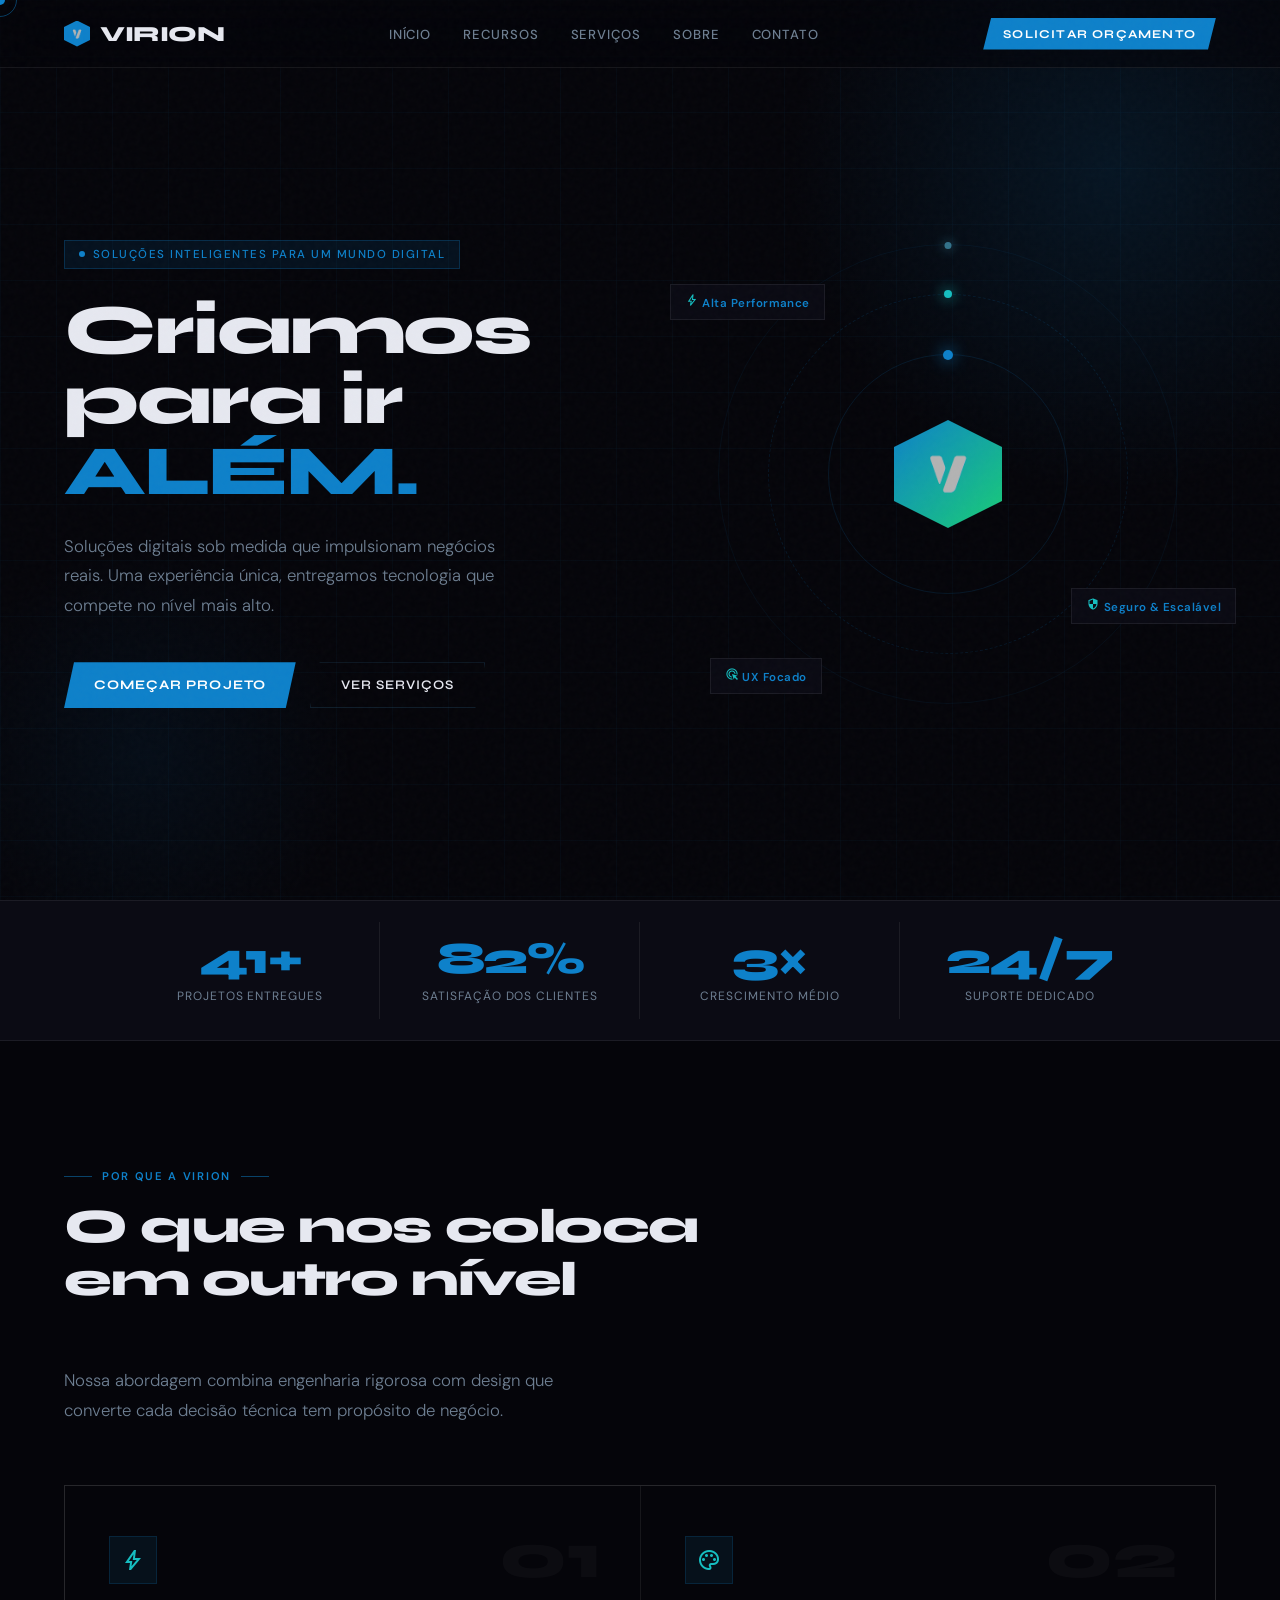
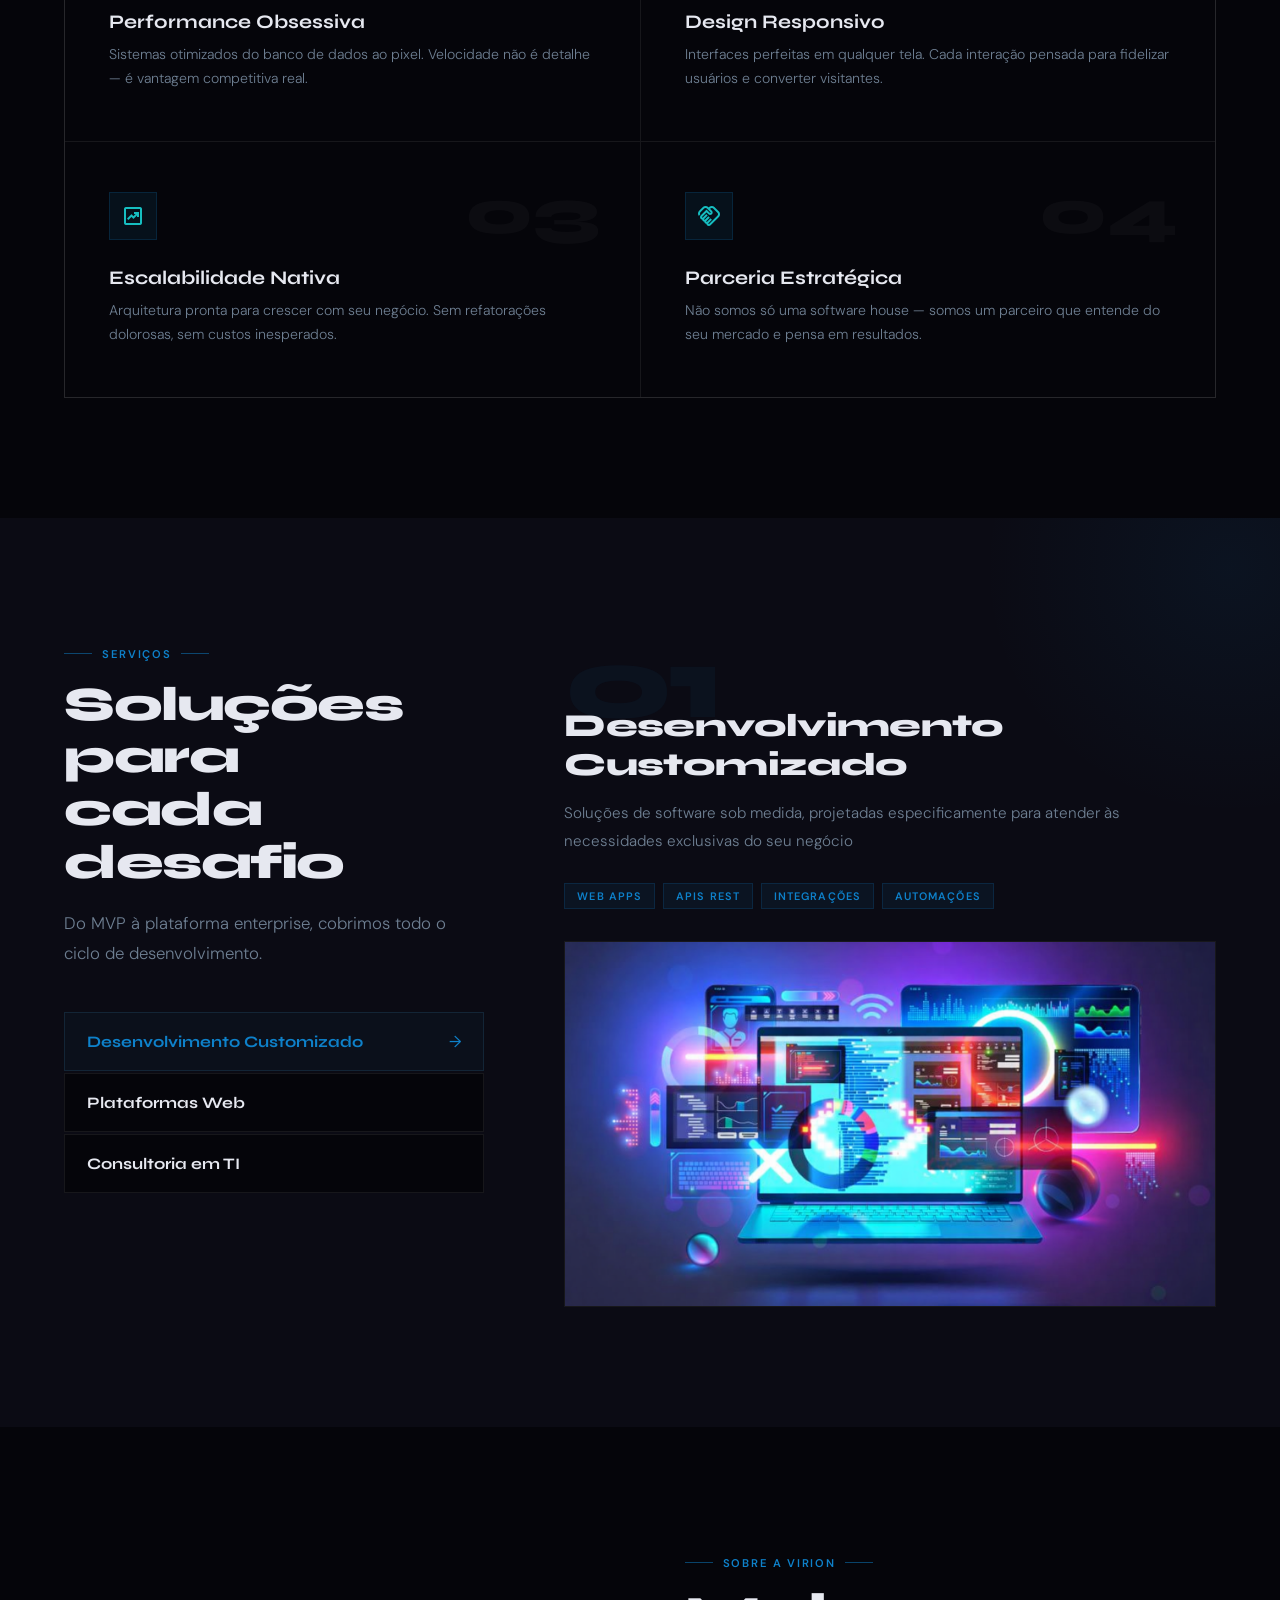
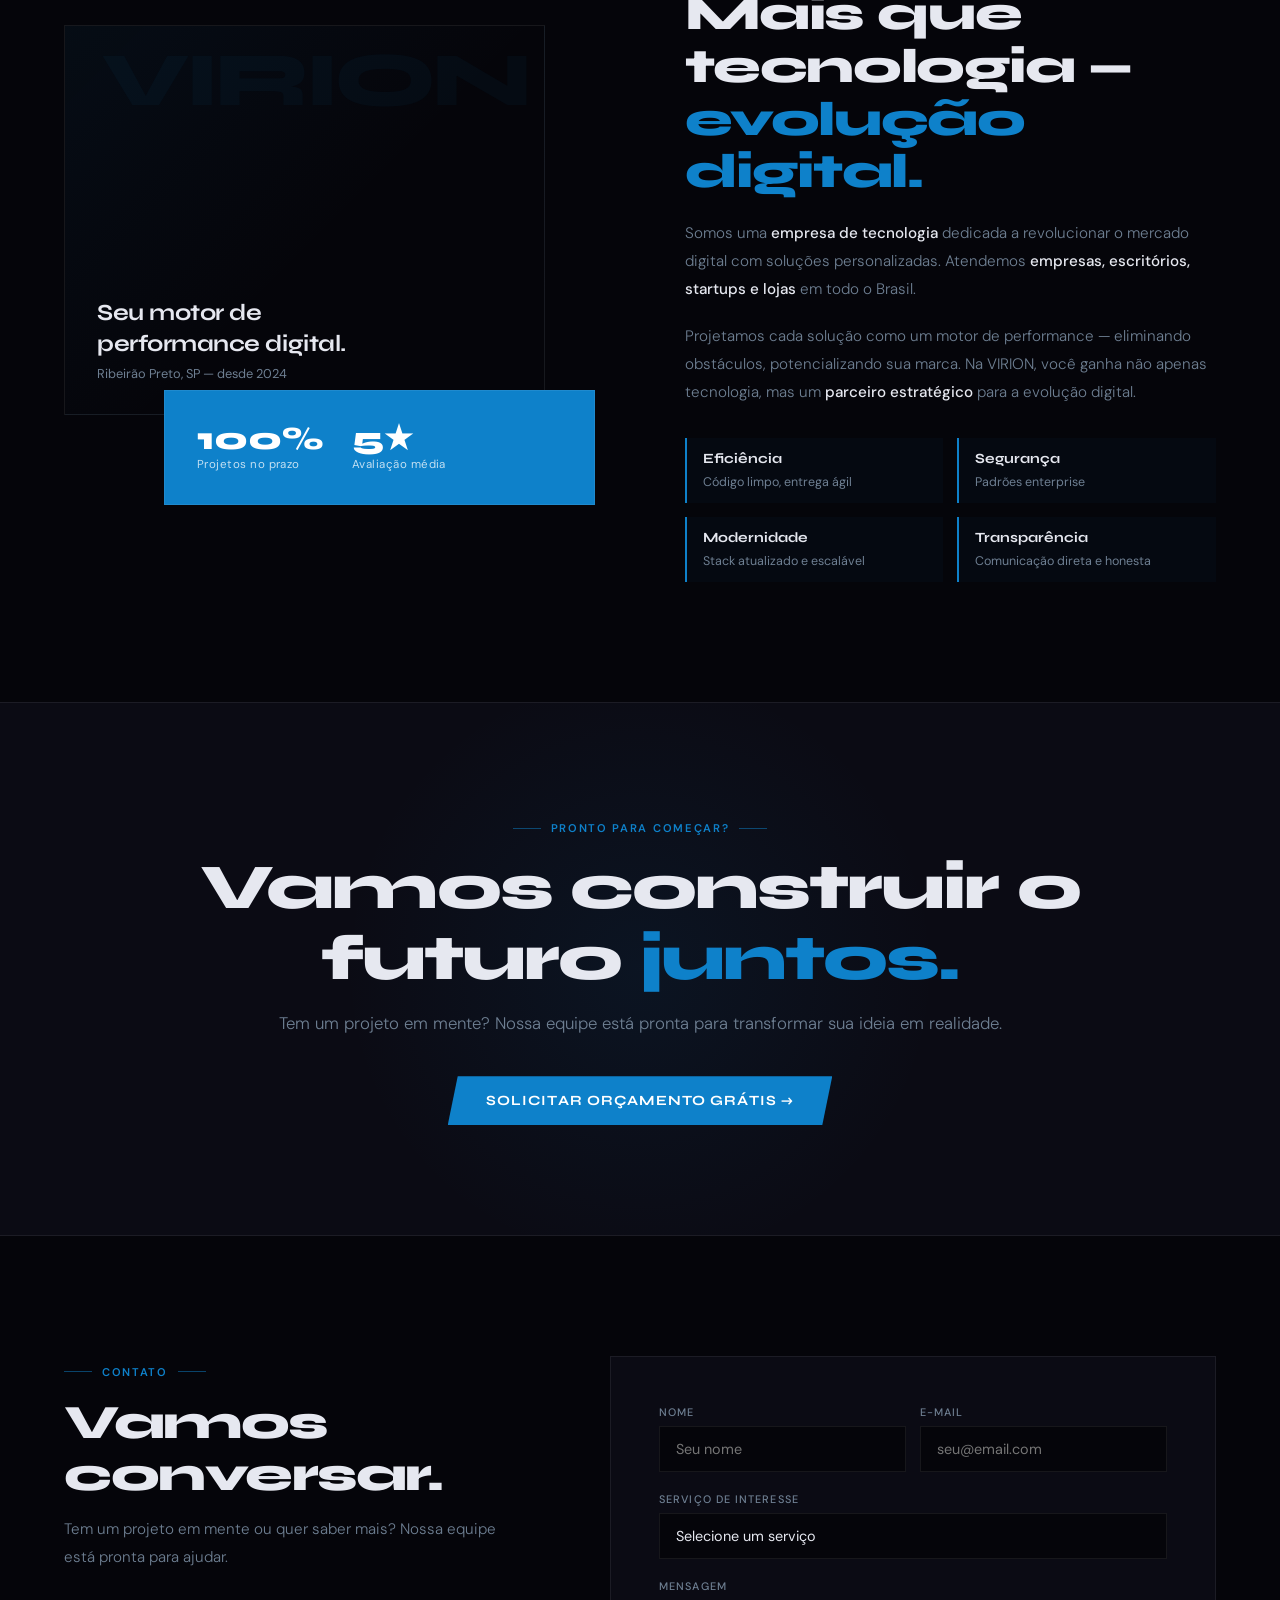
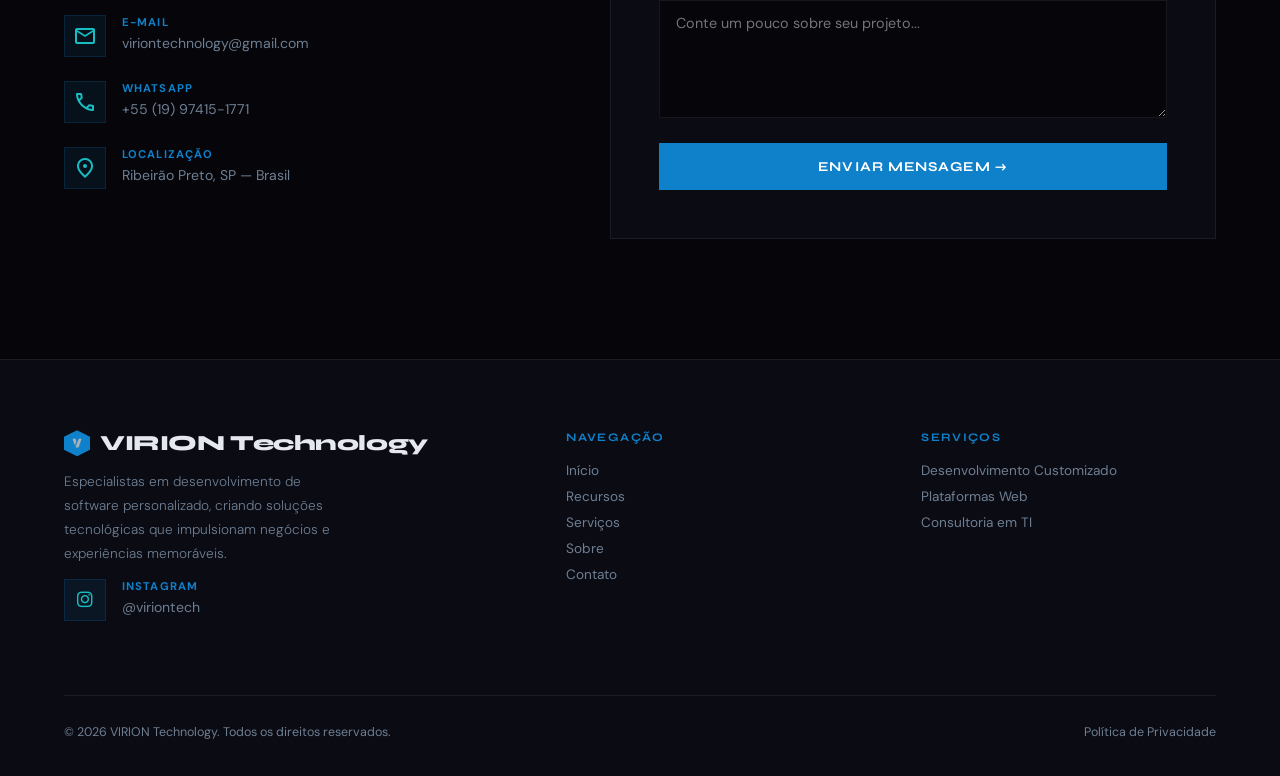
==== commit 5eee9fa0: "v2.2" ====
--- a/index.html
+++ b/index.html
@@ -1,3 +1,4 @@
+<!--Ana V Virgilio-->
 <!DOCTYPE html>
 <html lang="pt-BR">
 <head>
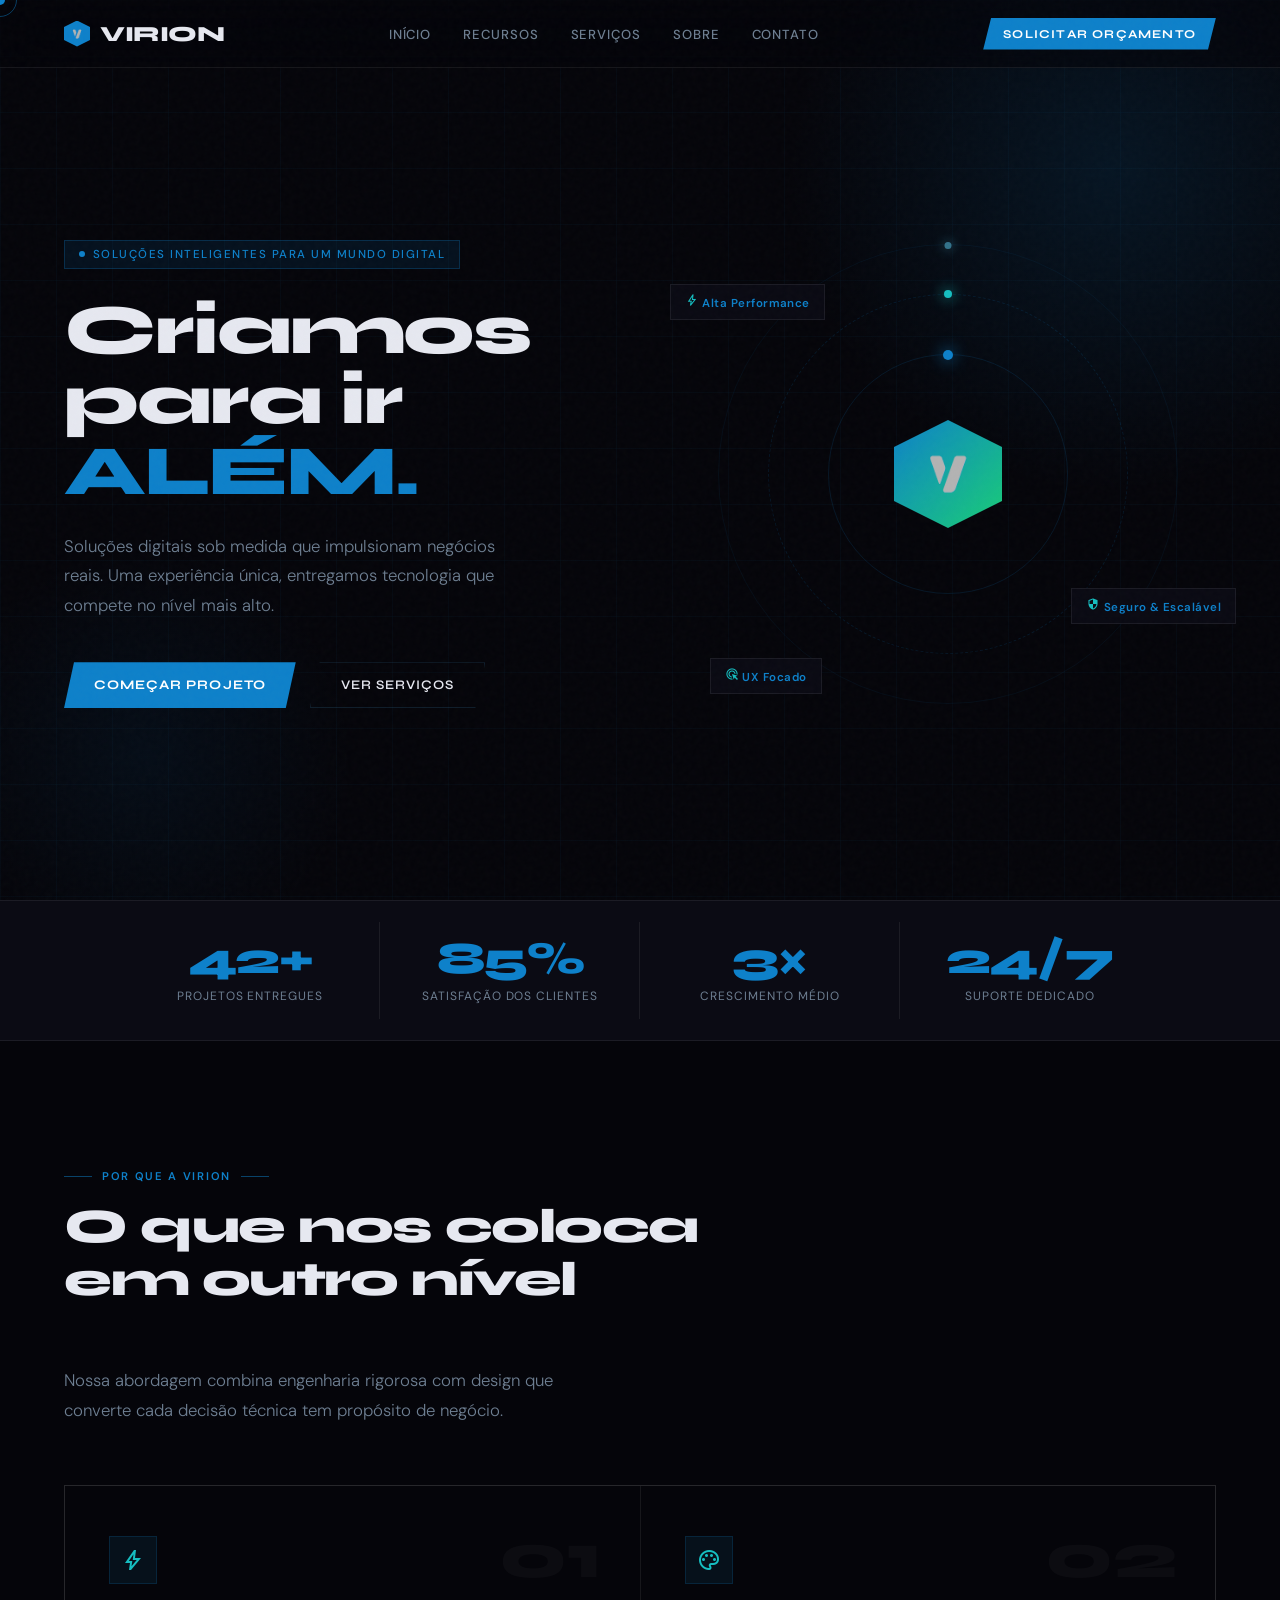
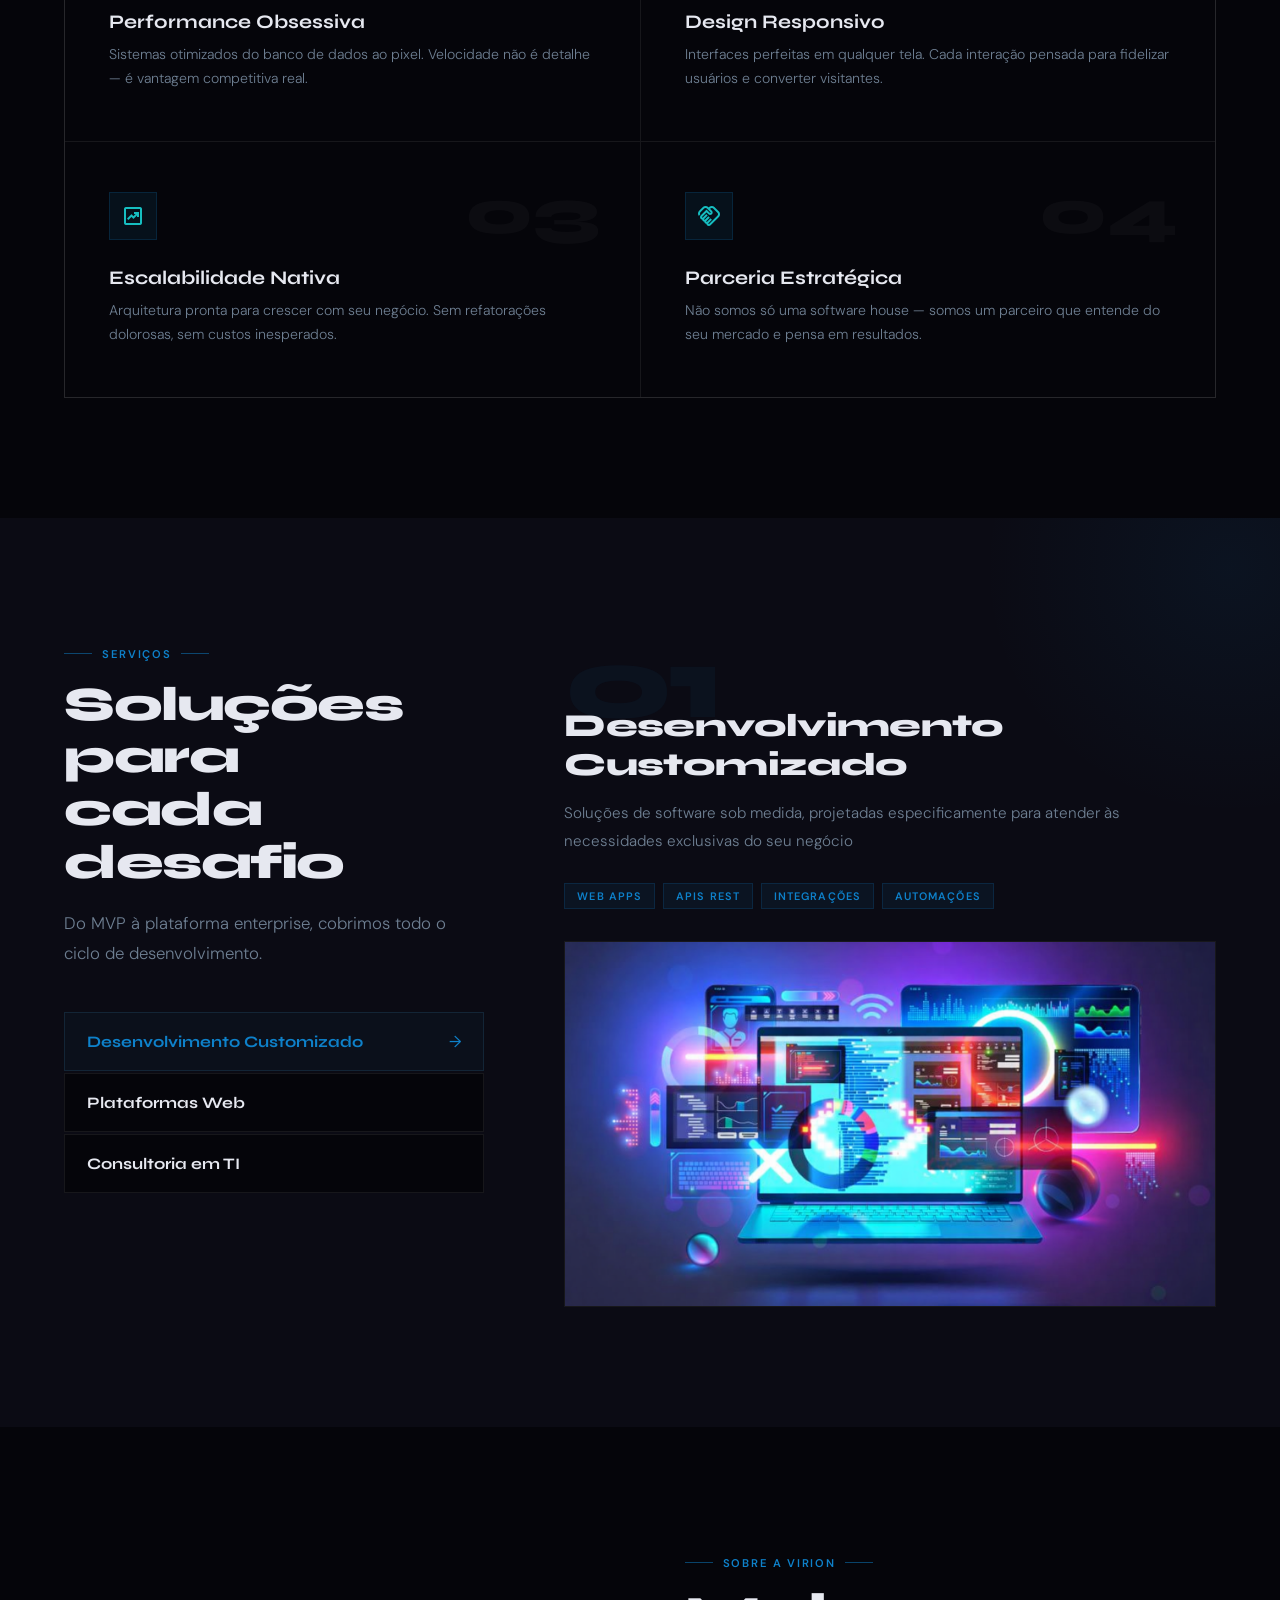
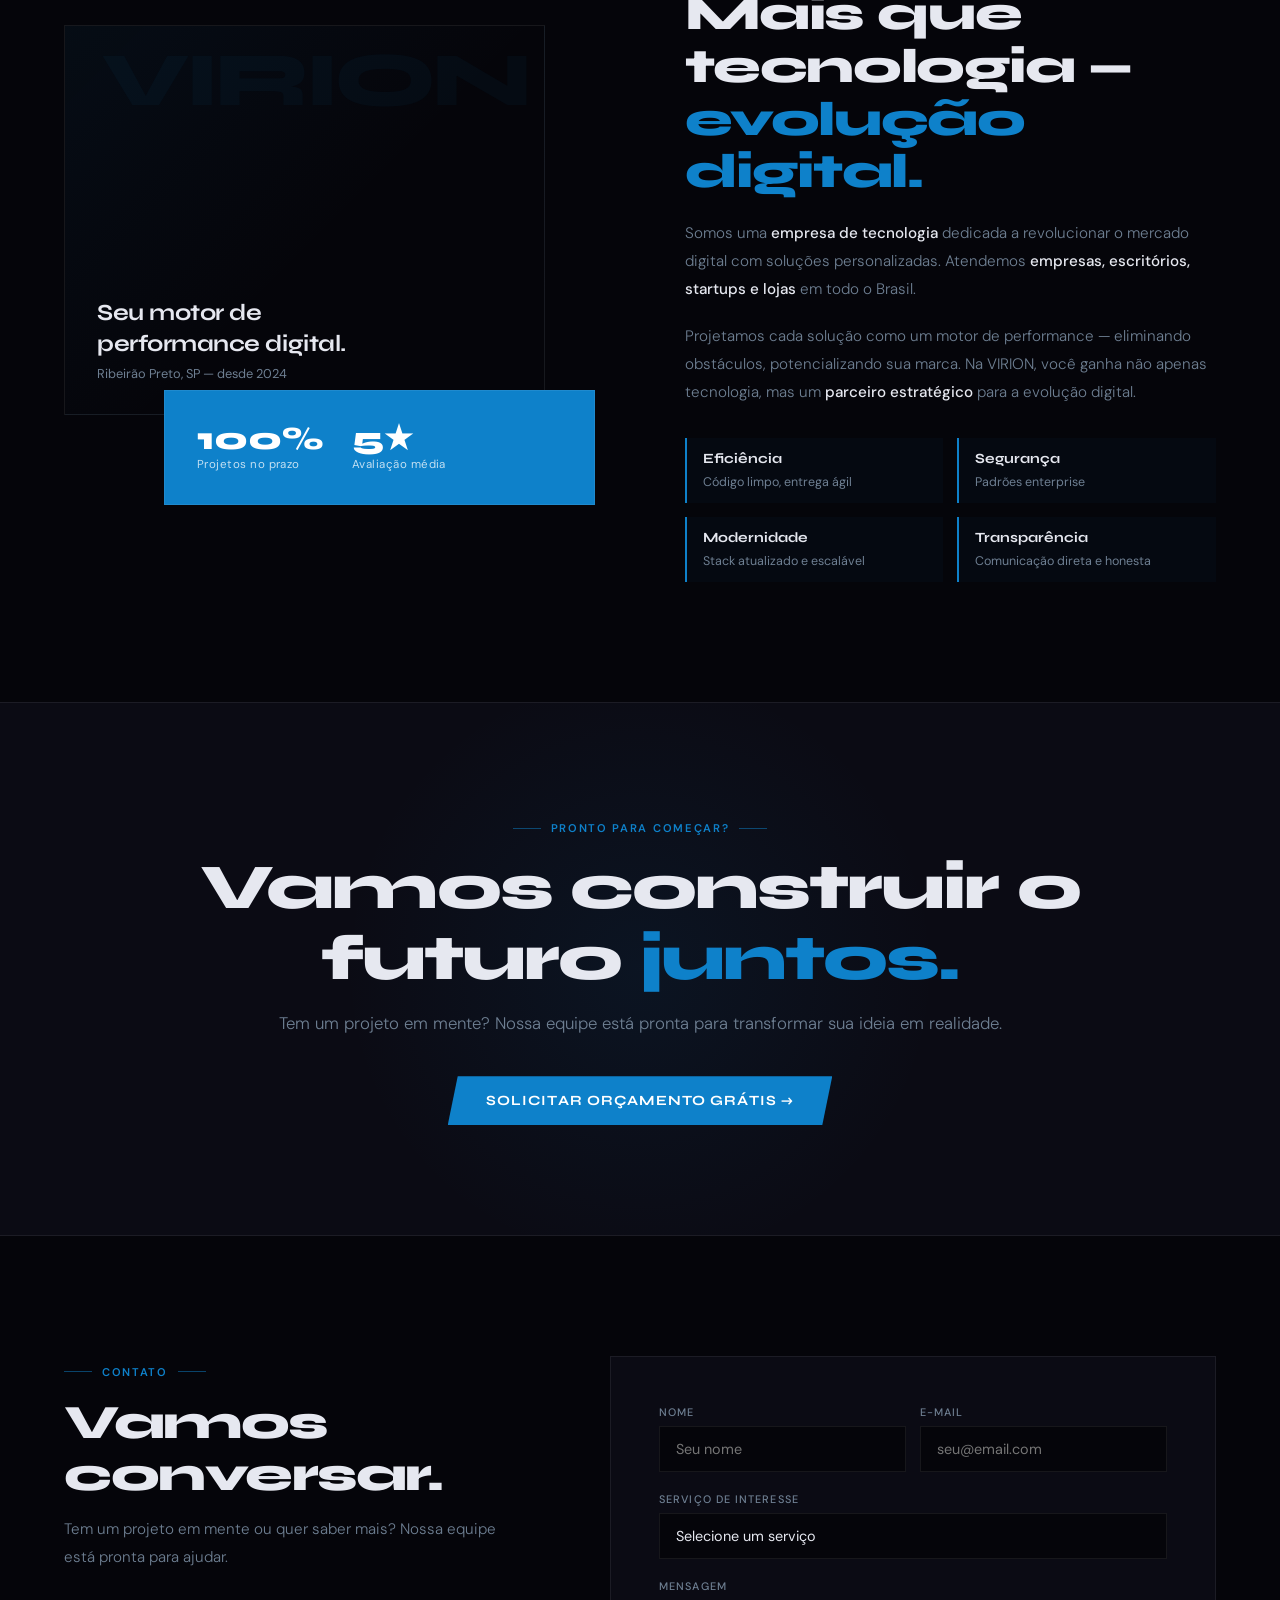
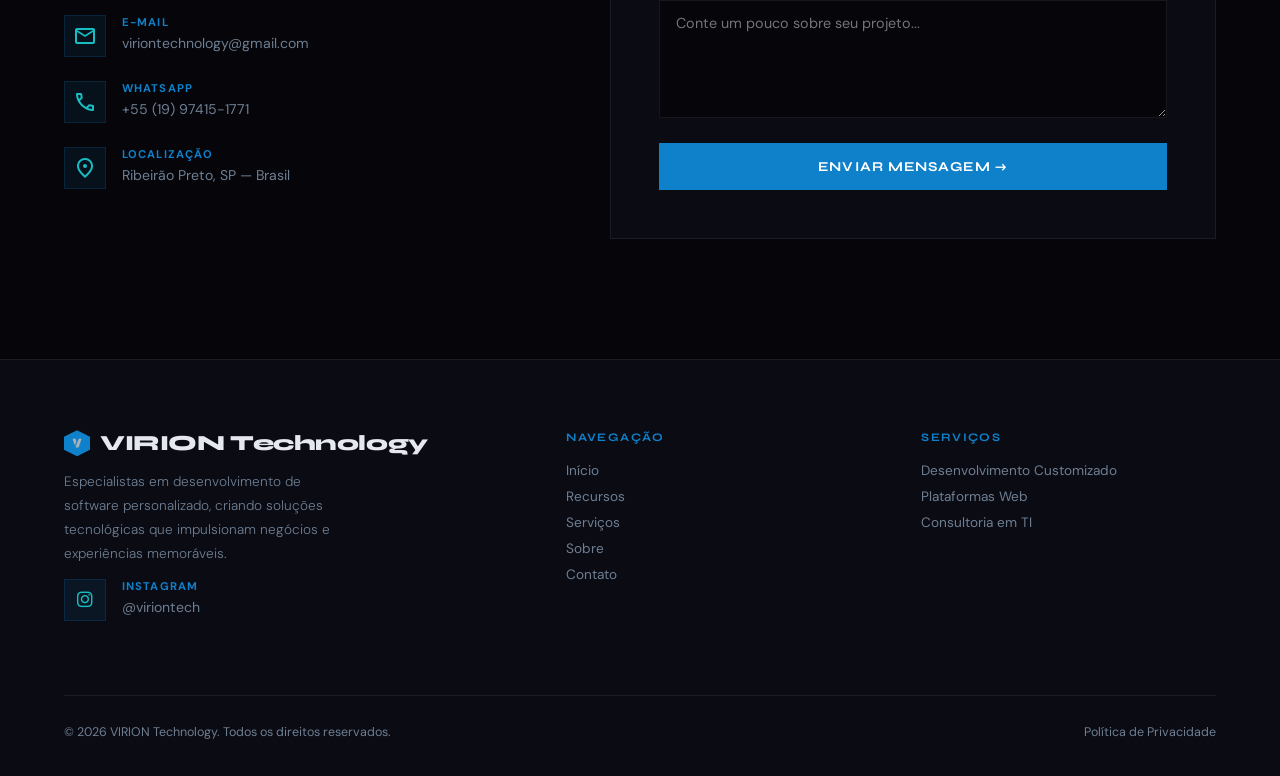
==== commit c29498b4: "v2.4" ====
--- a/index.html
+++ b/index.html
@@ -1,4 +1,5 @@
 <!--Ana V Virgilio-->
+<!--politica de privacidade-->
 <!DOCTYPE html>
 <html lang="pt-BR">
 <head>
